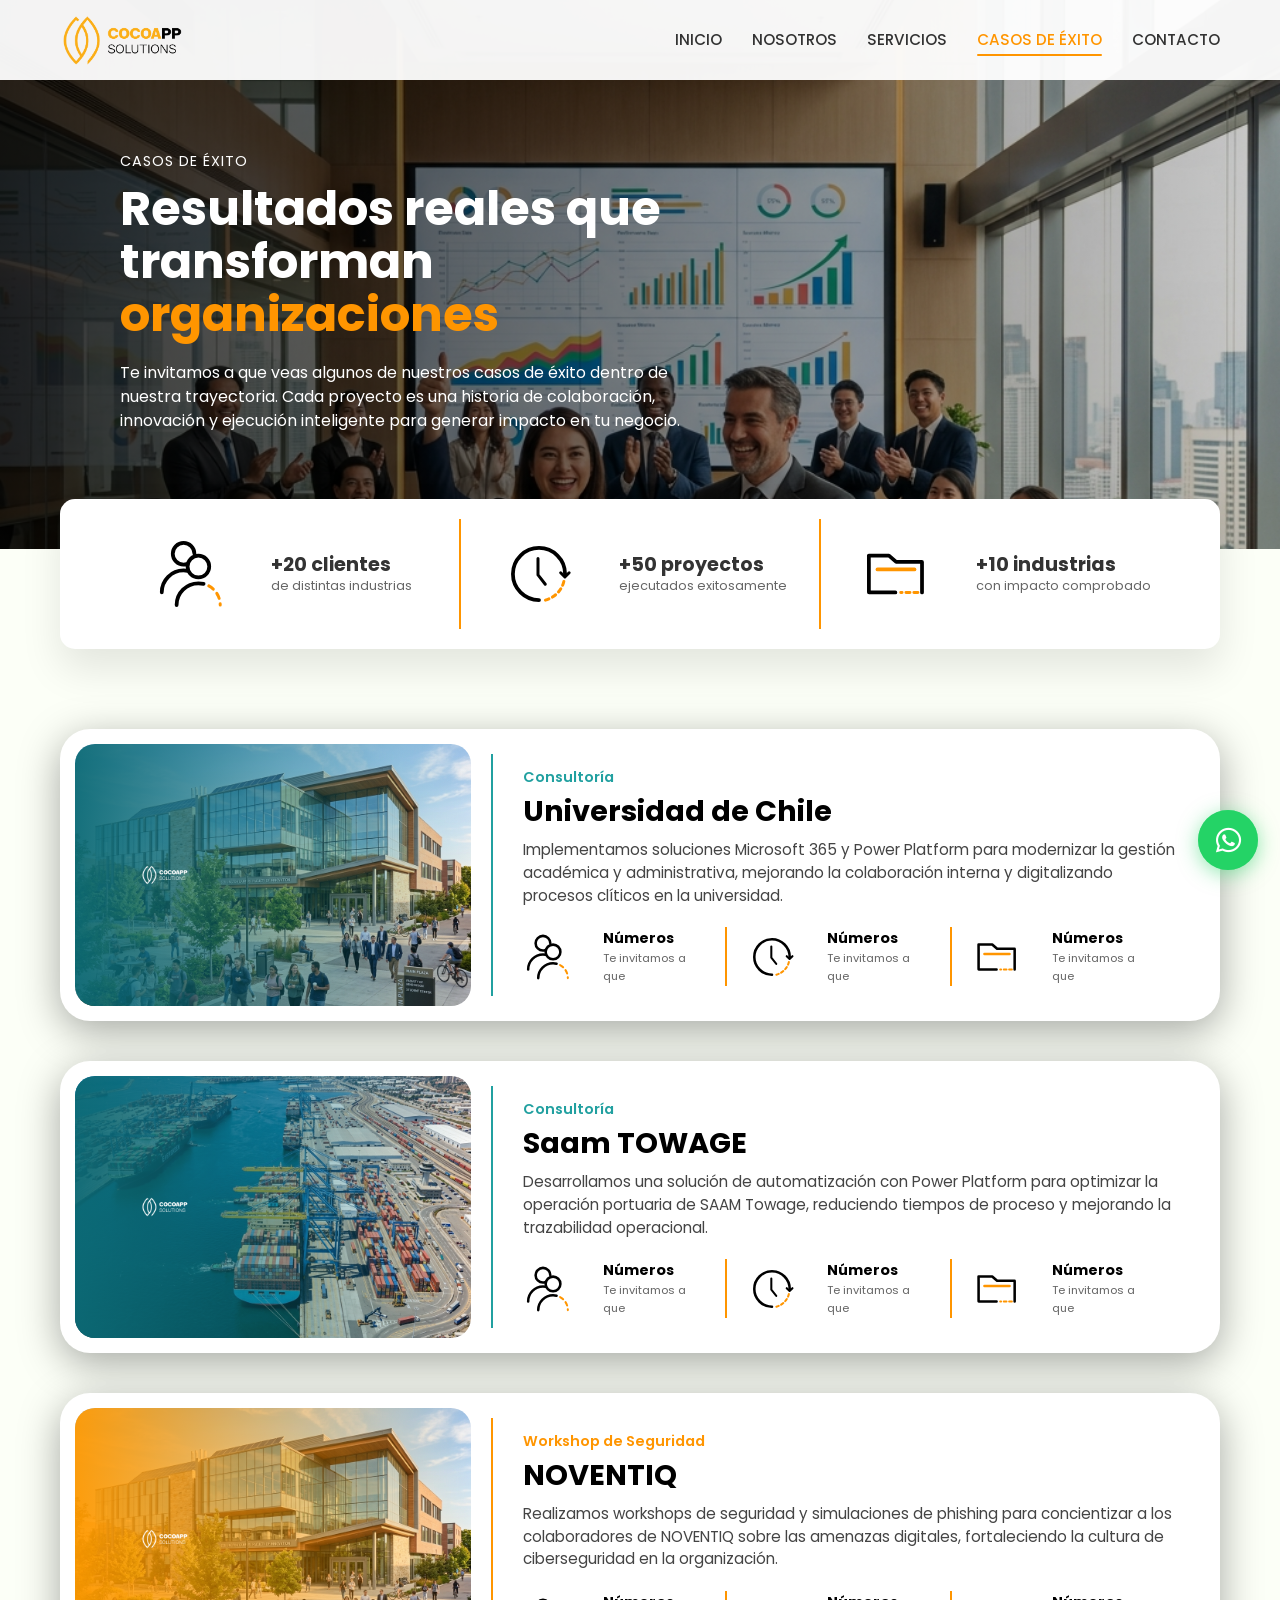
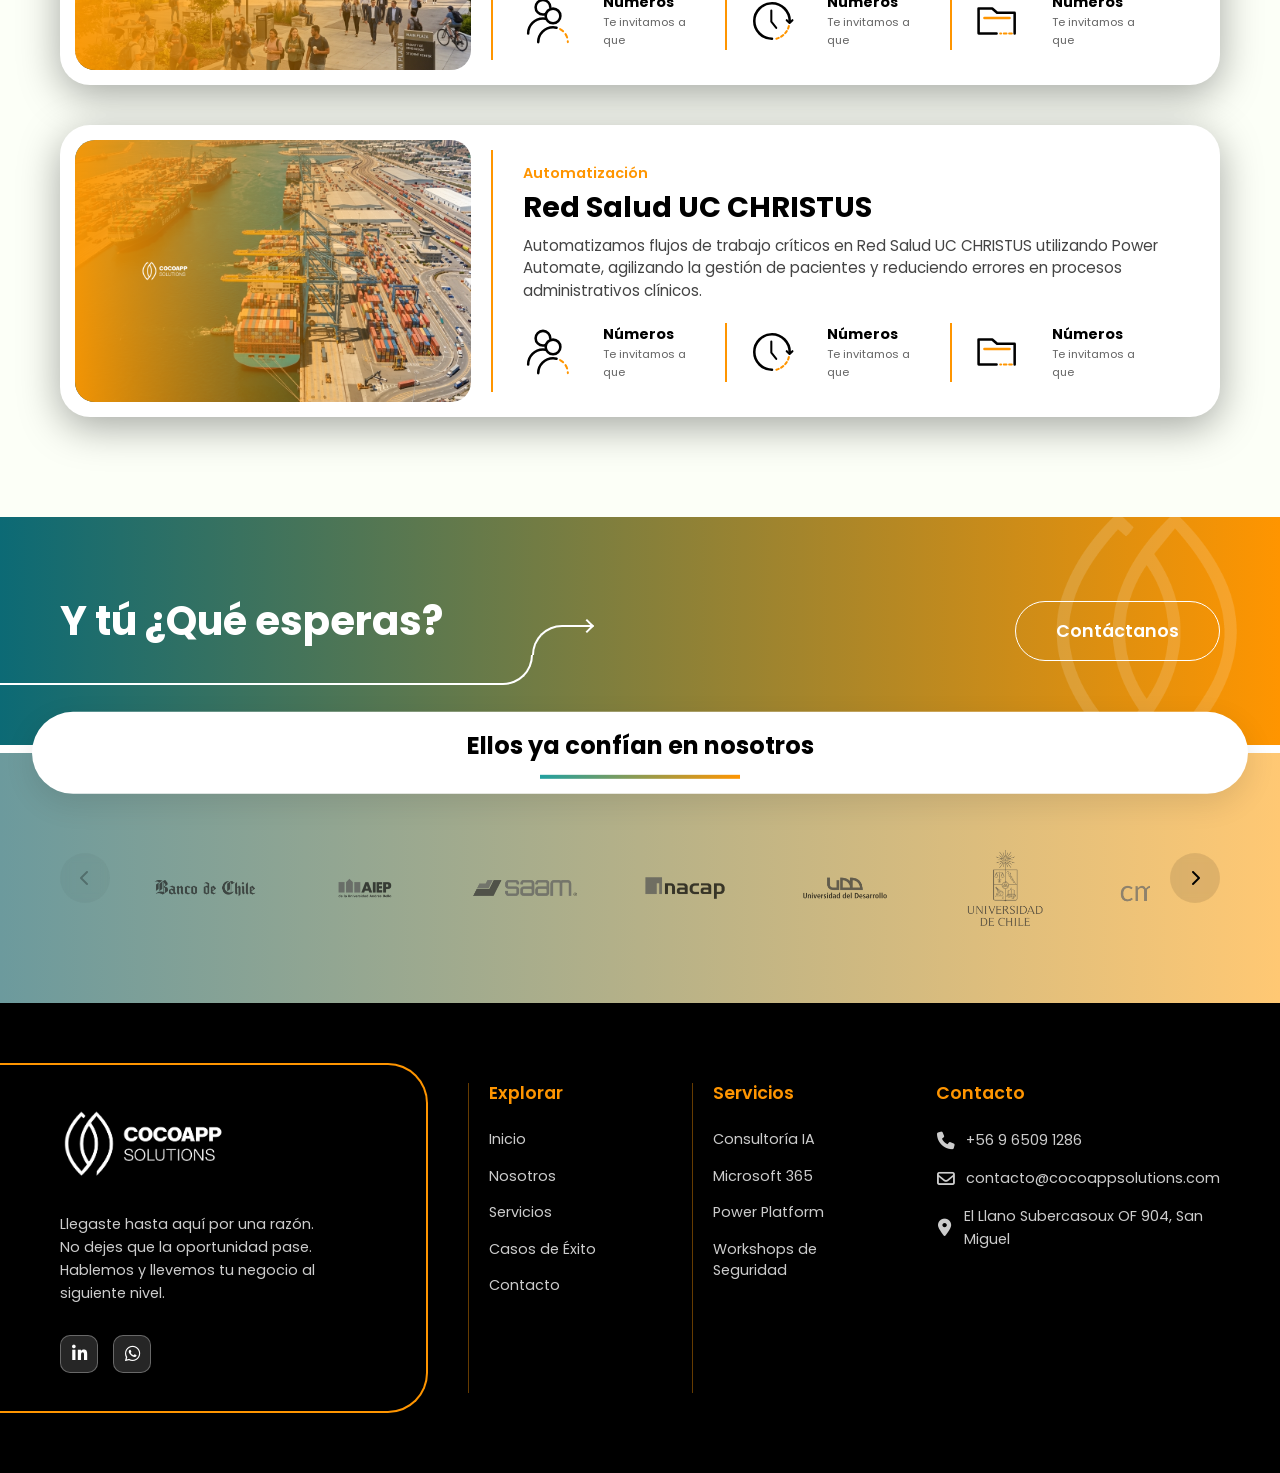
==== casos-exito.html @ 3aa024ba "Sitio web de cocoapps" ====
<!DOCTYPE html>
<html lang="es">

<head>
    <meta charset="UTF-8">
    <link rel="icon" type="image/png" href="assets/images/logo/logoIcono.png">
    <meta name="viewport" content="width=device-width, initial-scale=1.0">
    <!-- SEO Basico -->
    <title>Casos de Éxito | Transformación Digital en Chile con CocoApp</title>
    <meta name="description"
        content="Lee nuestros casos de éxito en adopción de Microsoft 365, automatización con Power Platform y consultoría en empresas líderes de Chile.">
    <meta name="keywords"
        content="Casos de éxito TI, Transformación digital Chile, Éxito Microsoft 365, Casos Power Platform">
    <meta name="author" content="CocoApp Solutions">
    <meta name="robots" content="index, follow">

    <!-- Open Graph / Redes Sociales -->
    <meta property="og:type" content="website">
    <meta property="og:title" content="Casos de Éxito | Transformación Digital en Chile con CocoApp">
    <meta property="og:description"
        content="Lee nuestros casos de éxito en adopción de Microsoft 365, automatización con Power Platform y consultoría en empresas líderes de Chile.">
    <meta property="og:image" content="https://cocoappsolutions.com/assets/images/logo/logo.png">
    <meta property="og:url" content="https://cocoapp.cl/casos-exito.html">
    <meta property="og:site_name" content="CocoApp Solutions">
    <meta property="og:locale" content="es_CL">
    <link rel="stylesheet" href="css/style.css">
    <link rel="stylesheet" href="https://cdnjs.cloudflare.com/ajax/libs/font-awesome/6.4.0/css/all.min.css">
    <style>
        img.casos-stat-icon {
            width: 90px;
            height: auto;
            transform: scale(1.8);
            margin-right: 20px;
        }

        img.caso-mini-icon {
            width: 50px;
            height: auto;
            transform: scale(2.2);
            margin-right: 15px;
        }
    </style>
</head>

<body>
    <div class="scroll-progress-bar" id="scrollProgressBar"></div>
    <!-- Header -->
    <header class="header">
        <div class="container">
            <a href="index.html" class="logo">
                <img src="assets/images/logo/logo.png" alt="CocoApp Solutions">
            </a>
            <div class="menu-toggle"><i class="fa-solid fa-bars"></i></div>
            <nav class="nav-links">
                <a href="index.html">Inicio</a>
                <a href="nosotros.html">Nosotros</a>
                <a href="servicios.html">Servicios</a>
                <a href="casos-exito.html" class="active">Casos de Éxito</a>
                <a href="contacto.html">Contacto</a>
            </nav>
        </div>
    </header>

    <!-- Casos Hero Section -->
    <section class="casos-hero">
        <div class="container" style="justify-content: flex-start;">
            <div class="casos-hero-content">
                <p class="subtitle">Casos de éxito</p>
                <h1>Resultados reales que transforman <span class="highlight-text">organizaciones</span></h1>
                <p class="desc">Te invitamos a que veas algunos de nuestros casos de éxito dentro de nuestra
                    trayectoria. Cada proyecto es una historia de colaboración, innovación y ejecución inteligente para
                    generar impacto en tu negocio.</p>
            </div>
        </div>
    </section>

    <!-- Stats Pill Wrapper -->
    <div class="container">
        <div class="casos-stats-pill-wrapper">
            <div class="casos-stats-pill">
                <div class="casos-stat-item">
                    <img src="assets/images/iconos_svg/pictogramas cocoapp-08-naranja.svg" class="casos-stat-icon"
                        alt="Clientes">
                    <div class="casos-stat-text">
                        <h4>+20 clientes</h4>
                        <p>de distintas industrias</p>
                    </div>
                </div>
                <div class="casos-stat-item">
                    <img src="assets/images/iconos_svg/pictogramas cocoapp-01.svg" class="casos-stat-icon"
                        alt="Proyectos">
                    <div class="casos-stat-text">
                        <h4>+50 proyectos</h4>
                        <p>ejecutados exitosamente</p>
                    </div>
                </div>
                <div class="casos-stat-item">
                    <img src="assets/images/iconos_svg/pictogramas cocoapp-19.svg" class="casos-stat-icon"
                        alt="Industrias">
                    <div class="casos-stat-text">
                        <h4>+10 industrias</h4>
                        <p>con impacto comprobado</p>
                    </div>
                </div>
            </div>
        </div>
    </div>

    <!-- Cards Section -->
    <section class="container casos-cards-container">

        <!-- Card 1 -->
        <div class="caso-card-new teal-overlay">
            <div class="caso-img-wrapper">
                <img src="assets/images/caso_uchile.png" alt="UChile" class="caso-img-bg">
                <img src="assets/images/logo/LOGO COCOAPP-18.png" alt="Logo Cliente" class="caso-client-logo">
            </div>
            <div class="caso-content-new">
                <div>
                    <div class="caso-title-wrap">
                        <span class="caso-tag">Consultoría</span>
                        <h3>Universidad de Chile</h3>
                    </div>
                    <p class="caso-desc">Implementamos soluciones Microsoft 365 y Power Platform para modernizar la
                        gestión académica y administrativa, mejorando la colaboración interna y digitalizando procesos
                        clíticos en la universidad.</p>
                </div>
                <div class="caso-mini-stats">
                    <div class="caso-mini-stat"><img src="assets/images/iconos_svg/pictogramas cocoapp-08-naranja.svg"
                            class="caso-mini-icon" alt="Icono 08 Naranja">
                        <div>
                            <h5>Números</h5>
                            <p>Te invitamos a que</p>
                        </div>
                    </div>
                    <div class="caso-mini-stat"><img src="assets/images/iconos_svg/pictogramas cocoapp-01.svg"
                            class="caso-mini-icon" alt="Icono 01">
                        <div>
                            <h5>Números</h5>
                            <p>Te invitamos a que</p>
                        </div>
                    </div>
                    <div class="caso-mini-stat"><img src="assets/images/iconos_svg/pictogramas cocoapp-19.svg"
                            class="caso-mini-icon" alt="Icono 19">
                        <div>
                            <h5>Números</h5>
                            <p>Te invitamos a que</p>
                        </div>
                    </div>
                </div>
            </div>
        </div>

        <!-- Card 2 -->
        <div class="caso-card-new teal-overlay">
            <div class="caso-img-wrapper">
                <img src="assets/images/caso_saam.png" alt="SAAM" class="caso-img-bg">
                <img src="assets/images/logo/LOGO COCOAPP-18.png" alt="Logo Cliente" class="caso-client-logo">
            </div>
            <div class="caso-content-new">
                <div>
                    <div class="caso-title-wrap">
                        <span class="caso-tag">Consultoría</span>
                        <h3>Saam TOWAGE</h3>
                    </div>
                    <p class="caso-desc">Desarrollamos una solución de automatización con Power Platform para optimizar
                        la operación portuaria de SAAM Towage, reduciendo tiempos de proceso y mejorando la trazabilidad
                        operacional.</p>
                </div>
                <div class="caso-mini-stats">
                    <div class="caso-mini-stat"><img src="assets/images/iconos_svg/pictogramas cocoapp-08-naranja.svg"
                            class="caso-mini-icon" alt="Icono 08 Naranja">
                        <div>
                            <h5>Números</h5>
                            <p>Te invitamos a que</p>
                        </div>
                    </div>
                    <div class="caso-mini-stat"><img src="assets/images/iconos_svg/pictogramas cocoapp-01.svg"
                            class="caso-mini-icon" alt="Icono 01">
                        <div>
                            <h5>Números</h5>
                            <p>Te invitamos a que</p>
                        </div>
                    </div>
                    <div class="caso-mini-stat"><img src="assets/images/iconos_svg/pictogramas cocoapp-19.svg"
                            class="caso-mini-icon" alt="Icono 19">
                        <div>
                            <h5>Números</h5>
                            <p>Te invitamos a que</p>
                        </div>
                    </div>
                </div>
            </div>
        </div>

        <!-- Card 3 -->
        <div class="caso-card-new orange-overlay">
            <div class="caso-img-wrapper">
                <img src="assets/images/caso_uchile.png" alt="Noventiq" class="caso-img-bg">
                <img src="assets/images/logo/LOGO COCOAPP-18.png" alt="Logo Cliente" class="caso-client-logo">
            </div>
            <div class="caso-content-new">
                <div>
                    <div class="caso-title-wrap">
                        <span class="caso-tag">Workshop de Seguridad</span>
                        <h3>NOVENTIQ</h3>
                    </div>
                    <p class="caso-desc">Realizamos workshops de seguridad y simulaciones de phishing para concientizar
                        a los colaboradores de NOVENTIQ sobre las amenazas digitales, fortaleciendo la cultura de
                        ciberseguridad en la organización.</p>
                </div>
                <div class="caso-mini-stats">
                    <div class="caso-mini-stat"><img src="assets/images/iconos_svg/pictogramas cocoapp-08-naranja.svg"
                            class="caso-mini-icon" alt="Icono 08 Naranja">
                        <div>
                            <h5>Números</h5>
                            <p>Te invitamos a que</p>
                        </div>
                    </div>
                    <div class="caso-mini-stat"><img src="assets/images/iconos_svg/pictogramas cocoapp-01.svg"
                            class="caso-mini-icon" alt="Icono 01">
                        <div>
                            <h5>Números</h5>
                            <p>Te invitamos a que</p>
                        </div>
                    </div>
                    <div class="caso-mini-stat"><img src="assets/images/iconos_svg/pictogramas cocoapp-19.svg"
                            class="caso-mini-icon" alt="Icono 19">
                        <div>
                            <h5>Números</h5>
                            <p>Te invitamos a que</p>
                        </div>
                    </div>
                </div>
            </div>
        </div>

        <!-- Card 4 -->
        <div class="caso-card-new orange-overlay">
            <div class="caso-img-wrapper">
                <img src="assets/images/caso_saam.png" alt="Red Salud" class="caso-img-bg">
                <img src="assets/images/logo/LOGO COCOAPP-18.png" alt="Logo Cliente" class="caso-client-logo">
            </div>
            <div class="caso-content-new">
                <div>
                    <div class="caso-title-wrap">
                        <span class="caso-tag">Automatización</span>
                        <h3>Red Salud UC CHRISTUS</h3>
                    </div>
                    <p class="caso-desc">Automatizamos flujos de trabajo críticos en Red Salud UC CHRISTUS utilizando
                        Power Automate, agilizando la gestión de pacientes y reduciendo errores en procesos
                        administrativos clínicos.</p>
                </div>
                <div class="caso-mini-stats">
                    <div class="caso-mini-stat"><img src="assets/images/iconos_svg/pictogramas cocoapp-08-naranja.svg"
                            class="caso-mini-icon" alt="Icono 08 Naranja">
                        <div>
                            <h5>Números</h5>
                            <p>Te invitamos a que</p>
                        </div>
                    </div>
                    <div class="caso-mini-stat"><img src="assets/images/iconos_svg/pictogramas cocoapp-01.svg"
                            class="caso-mini-icon" alt="Icono 01">
                        <div>
                            <h5>Números</h5>
                            <p>Te invitamos a que</p>
                        </div>
                    </div>
                    <div class="caso-mini-stat"><img src="assets/images/iconos_svg/pictogramas cocoapp-19.svg"
                            class="caso-mini-icon" alt="Icono 19">
                        <div>
                            <h5>Números</h5>
                            <p>Te invitamos a que</p>
                        </div>
                    </div>
                </div>
            </div>
        </div>

    </section>

    <!-- CTA Section (Dark Top) -->
    <section class="casos-cta-section">
        <div class="container reveal" style="position: relative; z-index: 2;">
            <div style="display: flex; justify-content: space-between; align-items: center; position: relative;">
                <div class="cta-text" style="position: relative; padding-bottom: 20px;">
                    <h2 style="font-size: 2.5rem; margin: 0; font-weight: 800;">Y tú ¿Qué esperas?</h2>
                    <!-- Sinuous Arrow extending from left screen edge -->
                    <div class="cta-line-container"
                        style="left: -100vw; bottom: -20px; width: calc(100% + 100vw + 150px);">
                        <div class="cta-line-bottom"></div>
                        <div class="cta-line-top" style="right: 1.5px;">
                            <div class="cta-arrow-head"></div>
                        </div>
                    </div>
                </div>
                <!-- Button & Watermark Container -->
                <div style="position: relative;">
                    <!-- Watermark -->
                    <img src="assets/images/logo/logoIcono.png" alt="Logo Faint"
                        style="position: absolute; right: -30px; top: 50%; transform: translateY(-50%); width: 250px; opacity: 0.15; filter: brightness(0) invert(1); pointer-events: none;">
                    <a href="contacto.html" class="btn btn-outline"
                        style="position: relative; z-index: 2; border-color: #fff; border-radius: 50px; padding: 15px 40px; font-size: 1.1rem;">Contáctanos</a>
                </div>
            </div>
        </div>
    </section>

    <!-- Logos Carousel Section (Light Bottom) -->
    <section class="casos-logos-carousel-section">
        <div class="logos-pill-title">Ellos ya confían en nosotros</div>
        <div class="container reveal">
            <div class="logos-carousel-wrapper"
                style="display: flex; align-items: center; justify-content: space-between; gap: 20px;">
                <div class="casos-nav-arrow prev-arrow"
                    style="background: rgba(0,0,0,0.1); color: #000; cursor: pointer; flex-shrink: 0;"><i
                        class="fa-solid fa-chevron-left"></i></div>

                <div class="logos-carousel-window" style="overflow: hidden; flex: 1;">
                    <div class="logos-carousel-track"
                        style="display: flex; align-items: center; gap: 50px; transition: transform 0.5s ease; padding: 0 20px;">
                        <img src="assets/images/logo/logos%20png-01.png" alt="Cliente" class="client-logo-img">
                        <img src="assets/images/logo/logos%20png-02.png" alt="Cliente" class="client-logo-img">
                        <img src="assets/images/logo/logos%20png-03.png" alt="Cliente" class="client-logo-img">
                        <img src="assets/images/logo/logos%20png-04.png" alt="Cliente" class="client-logo-img">
                        <img src="assets/images/logo/logos%20png-05.png" alt="Cliente" class="client-logo-img">
                        <img src="assets/images/logo/logos%20png-06.png" alt="Cliente" class="client-logo-img">
                        <img src="assets/images/logo/logos%20png-07.png" alt="Cliente" class="client-logo-img">
                        <img src="assets/images/logo/logos%20png-08.png" alt="Cliente" class="client-logo-img">
                        <img src="assets/images/logo/logos%20png-09.png" alt="Cliente" class="client-logo-img">
                        <img src="assets/images/logo/logos%20png-10.png" alt="Cliente" class="client-logo-img">
                        <img src="assets/images/logo/logos%20png-11.png" alt="Cliente" class="client-logo-img">
                        <img src="assets/images/logo/logos%20png-12.png" alt="Cliente" class="client-logo-img">
                        <img src="assets/images/logo/logos%20png-13.png" alt="Cliente" class="client-logo-img">
                        <img src="assets/images/logo/logos%20png-14.png" alt="Cliente" class="client-logo-img">
                        <img src="assets/images/logo/logos%20png-15.png" alt="Cliente" class="client-logo-img">
                        <img src="assets/images/logo/logos%20png-16.png" alt="Cliente" class="client-logo-img">
                        <img src="assets/images/logo/logos%20png-17.png" alt="Cliente" class="client-logo-img">
                        <img src="assets/images/logo/logos%20png-18.png" alt="Cliente" class="client-logo-img">
                        <img src="assets/images/logo/logos%20png-19.png" alt="Cliente" class="client-logo-img">
                    </div>
                </div>

                <div class="casos-nav-arrow next-arrow"
                    style="background: rgba(0,0,0,0.1); color: #000; cursor: pointer; flex-shrink: 0;"><i
                        class="fa-solid fa-chevron-right"></i></div>
            </div>
        </div>
    </section>

    <!-- Footer -->
    <footer class="footer" id="contacto">
        <div class="container">
            <div class="footer-grid">
                <div class="footer-col footer-col-brand">
                    <a href="index.html" class="footer-logo">
                        <img src="assets/images/logo/logo.png" alt="CocoApp Solutions">
                    </a>
                    <p class="footer-text">Llegaste hasta aquí por una razón.<br>No dejes que la oportunidad
                        pase.<br>Hablemos y llevemos tu negocio al<br>siguiente nivel.</p>
                    <div class="social-icons">
                        <a href="https://www.linkedin.com/company/cocoapp-solutions" class="social-icon linkedin"
                            target="_blank" rel="noopener" title="LinkedIn CocoApp Solutions">
                            <i class="fa-brands fa-linkedin-in"></i>
                        </a>
                        <a href="https://wa.me/56920970512?text=Hola%20CocoApp%20Solutions%2C%20me%20gustar%C3%ADa%20obtener%20m%C3%A1s%20informaci%C3%B3n%20sobre%20sus%20servicios."
                            class="social-icon whatsapp" target="_blank" rel="noopener"
                            title="WhatsApp CocoApp Solutions">
                            <i class="fa-brands fa-whatsapp"></i>
                        </a>
                    </div>
                </div>
                <div class="footer-col footer-col-links">
                    <h3 class="footer-title">Explorar</h3>
                    <ul class="footer-links">
                        <li><a href="index.html">Inicio</a></li>
                        <li><a href="nosotros.html">Nosotros</a></li>
                        <li><a href="servicios.html">Servicios</a></li>
                        <li><a href="casos-exito.html">Casos de Éxito</a></li>
                        <li><a href="contacto.html">Contacto</a></li>
                    </ul>
                </div>
                <div class="footer-col footer-col-links">
                    <h3 class="footer-title">Servicios</h3>
                    <ul class="footer-links">
                        <li><a href="servicios.html">Consultoría IA</a></li>
                        <li><a href="servicios.html">Microsoft 365</a></li>
                        <li><a href="servicios.html">Power Platform</a></li>
                        <li><a href="servicios.html">Workshops de Seguridad</a></li>
                    </ul>
                </div>
                <div class="footer-col footer-col-contact">
                    <h3 class="footer-title">Contacto</h3>
                    <ul class="footer-contact">
                        <li><i class="fa-solid fa-phone"></i> +56 9 6509 1286</li>
                        <li><i class="fa-regular fa-envelope"></i> contacto@cocoappsolutions.com</li>
                        <li><i class="fa-solid fa-location-dot"></i> El Llano Subercasoux OF 904, San Miguel</li>
                    </ul>
                </div>
            </div>
        </div>
    </footer>

    <!-- Back to Top Button -->
    <button class="back-to-top" aria-label="Volver al inicio">
        <i class="fa-solid fa-chevron-up"></i>
    </button>
    <!-- WhatsApp Floating Button -->
    <a href="https://wa.me/56920970512?text=Hola%20CocoApp%20Solutions%2C%20me%20gustar%C3%ADa%20obtener%20m%C3%A1s%20informaci%C3%B3n%20sobre%20sus%20servicios."
        class="whatsapp-float" target="_blank" rel="noopener" title="Escríbenos por WhatsApp">
        <i class="fa-brands fa-whatsapp"></i>
    </a>

    <script src="js/main.js"></script>
</body>

</html>
---- css/style.css ----
/* ==========================================================================
   Variables
   ========================================================================== */
:root {
    --primary-orange: #FF9500;
    --dark-bg: #000000;
    --light-bg: #FCFFF7;
    --teal-accent: #21A0A0;
    --dark-green: #046865;
    
    --text-dark: #333333;
    --text-light: #FFFFFF;
    --text-gray: #666666;
    
    --transition-fast: 0.3s ease;
    --shadow-light: 0 4px 6px rgba(0, 0, 0, 0.1);
    --shadow-hover: 0 10px 20px rgba(0, 0, 0, 0.15);
}

/* ==========================================================================
   Typography (Poppins)
   ========================================================================== */
@font-face {
    font-family: 'Poppins';
    src: url('../assets/fonts/Poppins/Poppins-Regular.ttf') format('truetype');
    font-weight: 400;
    font-style: normal;
}
@font-face {
    font-family: 'Poppins';
    src: url('../assets/fonts/Poppins/Poppins-Medium.ttf') format('truetype');
    font-weight: 500;
    font-style: normal;
}
@font-face {
    font-family: 'Poppins';
    src: url('../assets/fonts/Poppins/Poppins-SemiBold.ttf') format('truetype');
    font-weight: 600;
    font-style: normal;
}
@font-face {
    font-family: 'Poppins';
    src: url('../assets/fonts/Poppins/Poppins-Bold.ttf') format('truetype');
    font-weight: 700;
    font-style: normal;
}

/* ==========================================================================
   Reset & Base Styles
   ========================================================================== */
* {
    margin: 0;
    padding: 0;
    box-sizing: border-box;
}

body {
    font-family: 'Poppins', sans-serif;
    background-color: var(--light-bg);
    color: var(--text-dark);
    line-height: 1.6;
    overflow-x: hidden;
}

a {
    text-decoration: none;
    color: inherit;
    transition: color var(--transition-fast);
}

ul {
    list-style: none;
}

img {
    max-width: 100%;
    height: auto;
    display: block;
}

.container {
    width: 100%;
    max-width: 1200px;
    margin: 0 auto;
    padding: 0 20px;
}

/* ==========================================================================
   Typography Elements
   ========================================================================== */
h1, h2, h3, h4 {
    font-weight: 700;
    line-height: 1.2;
    margin-bottom: 1rem;
}

h1 {
    font-size: 3.5rem;
}

h2 {
    font-size: 2.5rem;
}

h3 {
    font-size: 1.5rem;
}

p {
    margin-bottom: 1rem;
    color: var(--text-gray);
}

/* ==========================================================================
   Buttons
   ========================================================================== */
.btn {
    display: inline-block;
    padding: 12px 32px;
    border-radius: 50px;
    font-weight: 600;
    text-align: center;
    cursor: pointer;
    transition: all var(--transition-fast);
    border: 2px solid transparent;
}

.btn-primary {
    background-color: var(--primary-orange);
    color: var(--text-light);
}

.btn-primary:hover {
    background-color: #e68600;
    transform: translateY(-2px);
    box-shadow: var(--shadow-hover);
}

.btn-outline {
    background-color: transparent;
    color: var(--text-light);
    border-color: var(--text-light);
}

.btn-outline:hover {
    background-color: var(--text-light);
    color: var(--dark-green);
}

/* ==========================================================================
   Header & Navigation
   ========================================================================== */
/* ==========================================================================
   Scroll Progress Bar
   ========================================================================== */
.scroll-progress-bar {
    position: fixed;
    top: 0;
    left: 0;
    height: 3px;
    width: 0%;
    background: linear-gradient(90deg, var(--primary-orange) 0%, #ffcc66 100%);
    z-index: 9999;
    transition: width 0.1s linear;
    box-shadow: 0 0 8px rgba(255, 149, 0, 0.6);
}

.header {
    position: fixed;
    top: 0;
    left: 0;
    width: 100%;
    padding: 10px 0;
    z-index: 1000;
    transition: all var(--transition-fast);
    background-color: rgba(255, 255, 255, 0.95);
    box-shadow: var(--shadow-light);
}

.header .container {
    display: flex;
    justify-content: space-between;
    align-items: center;
}

.logo img {
    height: 60px;
}

.nav-links {
    display: flex;
    gap: 30px;
}

.nav-links a {
    font-weight: 500;
    font-size: 0.95rem;
    text-transform: uppercase;
    color: var(--text-dark);
}

.nav-links a:hover,
.nav-links a.active {
    color: var(--primary-orange);
}

.menu-toggle {
    display: none;
}

/* ==========================================================================
   Hero Section Base
   ========================================================================== */
.hero {
    min-height: 95vh;
    display: flex;
    align-items: center;
    position: relative;
    padding-top: 0; /* Remove header offset since slides are absolute */
}

.slider-track {
    width: 100%;
    height: 100%;
    position: absolute;
    top: 0;
    left: 0;
    overflow: hidden;
}

.slide {
    position: absolute;
    top: 0;
    left: 0;
    width: 100%;
    height: 100%;
    background-size: cover;
    background-position: center;
    opacity: 0;
    transition: opacity 0.8s ease-in-out;
    display: flex;
    align-items: center;
}

.slide.active {
    opacity: 1;
    z-index: 1;
}

.slide::before {
    content: '';
    position: absolute;
    top: 0;
    left: 0;
    width: 100%;
    height: 100%;
    background: linear-gradient(to right, rgba(0,0,0,0.85) 0%, rgba(0,0,0,0) 100%);
    z-index: 1;
}

.slide .container {
    position: relative;
    z-index: 2;
    color: var(--text-light);
    width: 100%;
}

.hero-content-wrapper {
    position: relative;
    padding: 60px 50px 60px 60px;
    max-width: 650px;
}

.hero-border {
    position: absolute;
    top: 0; bottom: 0; left: 0; right: 0;
    pointer-events: none;
}

/* Top-left curve and short top line */
.hero-border-top {
    position: absolute;
    top: 0; left: 0;
    width: 35%; height: 40px;
    border-top: 3px solid var(--primary-orange);
    border-left: 3px solid var(--primary-orange);
    border-radius: 40px 0 0 0;
}

/* Arrow at the end of top line */
.hero-border-arrow {
    position: absolute;
    top: -11px; left: 35%;
    width: 20px; height: 20px;
    border-top: 3px solid var(--primary-orange);
    border-right: 3px solid var(--primary-orange);
    transform: rotate(45deg);
}

/* Left line, bottom-left curve, bottom line */
.hero-border-main {
    position: absolute;
    top: 40px; bottom: 0; left: 0; right: 40px;
    border-left: 3px solid var(--primary-orange);
    border-bottom: 3px solid var(--primary-orange);
    border-radius: 0 0 0 40px;
}

/* Bottom-right curve and short right line going UP */
.hero-border-right {
    position: absolute;
    bottom: 0; right: 0;
    width: 40px; height: 50%;
    border-bottom: 3px solid var(--primary-orange);
    border-right: 3px solid var(--primary-orange);
    border-radius: 0 0 40px 0;
}

/* Circle at the end of the right line */
.hero-border-circle {
    position: absolute;
    bottom: calc(50% - 11px); right: -11px;
    width: 22px; height: 22px;
    border: 3px solid var(--primary-orange);
    border-radius: 50%;
    background-color: transparent;
}

/* ==========================================================================
   Slide Right (Alternating alignment)
   ========================================================================== */
.slide-right .container {
    display: flex;
    justify-content: flex-end;
}

.slide-right::before {
    background: linear-gradient(to left, rgba(0,0,0,0.85) 0%, rgba(0,0,0,0) 100%);
}

.slide-right .hero-content-wrapper {
    padding: 60px 60px 60px 50px;
}

.slide-right .hero-border-top {
    left: auto; right: 0;
    border-left: none; border-right: 3px solid var(--primary-orange);
    border-radius: 0 40px 0 0;
}

.slide-right .hero-border-arrow {
    left: auto; right: 35%;
    border-right: none; border-left: 3px solid var(--primary-orange);
    transform: rotate(-45deg);
}

.slide-right .hero-border-main {
    left: 40px; right: 0;
    border-left: none; border-right: 3px solid var(--primary-orange);
    border-radius: 0 0 40px 0;
}

.slide-right .hero-border-right {
    right: auto; left: 0;
    border-right: none; border-left: 3px solid var(--primary-orange);
    border-radius: 0 0 0 40px;
}

.slide-right .hero-border-circle {
    right: auto; left: -11px;
}

.slide-right .btn-primary {
    left: auto;
    right: 80px;
}

.hero-content h1 {
    color: #fff;
    text-shadow: 0 2px 10px rgba(0,0,0,0.5); /* Added for better legibility */
}

.hero-content p {
    color: #fff;
    text-shadow: 0 1px 5px rgba(0,0,0,0.5);
}

.hero-content .highlight-text {
    color: var(--primary-orange);
}

.hero-content-wrapper .btn-primary {
    position: absolute;
    bottom: -23px;
    left: 80px;
    z-index: 10;
}

.slider-btn {
    position: absolute;
    top: 50%;
    transform: translateY(-50%);
    width: 50px;
    height: 50px;
    background-color: rgba(255, 255, 255, 0.2);
    border: 1px solid rgba(255, 255, 255, 0.5);
    color: #fff;
    border-radius: 50%;
    display: flex;
    align-items: center;
    justify-content: center;
    cursor: pointer;
    z-index: 10;
    font-size: 1.2rem;
    transition: var(--transition-fast);
}

.slider-btn:hover {
    background-color: var(--primary-orange);
    border-color: var(--primary-orange);
}

.slider-prev {
    left: 30px;
}

.slider-next {
    right: 30px;
}

.hero-pill {
    position: absolute;
    bottom: -40px;
    left: 50%;
    transform: translateX(-50%);
    width: 90%;
    max-width: 1100px;
    height: 80px;
    background-color: #fff;
    border-radius: 40px;
    z-index: 10;
    box-shadow: 0 10px 20px rgba(0, 0, 0, 0.15);
}

/* ==========================================================================
   Soluciones Section
   ========================================================================== */
.soluciones-section {
    padding: 120px 0 80px;
    background-color: #fbfdfc; /* Off-white tint to match branding */
}

.soluciones-grid {
    display: flex;
    justify-content: center;
    gap: 30px;
    flex-wrap: wrap;
    margin-top: 20px;
}

.solucion-card {
    width: 260px;
    background: #fff;
    border-radius: 20px;
    padding: 40px 25px;
    text-align: center;
    box-shadow: 0 10px 30px rgba(0,0,0,0.06);
    text-decoration: none;
    transition: transform 0.3s ease, box-shadow 0.3s ease;
    display: flex;
    flex-direction: column;
    align-items: center;
    border: 1px solid rgba(0,0,0,0.03);
}

.solucion-card:hover {
    transform: translateY(-8px);
    box-shadow: 0 20px 40px rgba(0,0,0,0.12);
}

.solucion-icon {
    width: 95px;
    height: 95px;
    border-radius: 50%;
    background: linear-gradient(135deg, #f9ce9d 0%, #FF9500 100%);
    display: flex;
    align-items: center;
    justify-content: center;
    margin-bottom: 25px;
    padding: 5px;
    transition: transform 0.4s ease;
}

.solucion-icon img {
    width: 100%;
    height: 100%;
    object-fit: contain;
    filter: brightness(0) invert(1);
}

.solucion-card:hover .solucion-icon {
    transform: scale(1.1) rotate(5deg);
    background: linear-gradient(135deg, #1FA2B8 0%, #0A5C66 100%);
}

.solucion-title {
    font-size: 1.15rem;
    font-weight: 800;
    color: #1A4D2E;
    margin-bottom: 15px;
    line-height: 1.3;
}

.solucion-desc {
    font-size: 0.9rem;
    color: #555;
    line-height: 1.5;
    margin-bottom: 20px;
    flex-grow: 1;
}

.solucion-link {
    font-size: 0.85rem;
    font-weight: 700;
    color: #FF9500;
    text-transform: uppercase;
    letter-spacing: 0.5px;
    transition: color 0.3s ease;
    display: flex;
    align-items: center;
    gap: 8px;
}

.solucion-card:hover .solucion-link {
    color: #117C8A;
}

.solucion-link i {
    transition: transform 0.3s ease;
}

.solucion-card:hover .solucion-link i {
    transform: translateX(5px);
}


/* ==========================================================================
   Section Titles
   ========================================================================== */
.section-title {
    position: relative;
    padding-bottom: 25px;
    margin-bottom: 20px;
    display: inline-block;
    font-size: 2.5rem;
}

.section-title::after {
    content: '';
    position: absolute;
    bottom: 0;
    left: 50%;
    transform: translateX(-50%);
    width: 250px;
    height: 4px;
    background: linear-gradient(90deg, #1A4D2E 0%, var(--primary-orange) 100%);
    border-radius: 2px;
}

.section-subtitle {
    margin-bottom: 50px;
    font-size: 0.95rem;
    color: #555;
}

/* ==========================================================================
   Casos de éxito Preview
   ========================================================================== */
.casos-title {
    color: var(--text-dark);
    font-size: 2.5rem;
    position: relative;
    padding-bottom: 15px;
    margin-bottom: 25px;
    display: inline-block;
}

.casos-title::after {
    content: '';
    position: absolute;
    bottom: 0;
    left: 0;
    width: 250px; /* Matched to approximate text width */
    height: 4px;
    background: linear-gradient(90deg, #1A4D2E 0%, var(--primary-orange) 100%);
    border-radius: 2px;
}

.casos-subtitle {
    color: var(--primary-orange);
    margin-bottom: 20px;
    font-size: 1.5rem;
}

.casos-img-wrapper {
    position: relative;
    box-shadow: var(--shadow-hover);
    border-radius: 15px;
    overflow: hidden;
}

.casos-img {
    width: 100%;
    height: 100%;
    object-fit: cover;
    display: block;
    min-height: 400px;
}

/* ==========================================================================
   CTA Section (Pre-Footer)
   ========================================================================== */
.cta-section {
    background: linear-gradient(90deg, #1A4D2E 0%, #a27216 50%, var(--primary-orange) 100%);
    padding: 80px 0;
    text-align: left;
    position: relative;
    overflow: hidden;
}

.cta-bg-pattern {
    position: absolute;
    top: 50%;
    right: 2%; /* Moved left so it's more visible */
    transform: translateY(-50%);
    width: 450px; /* Made smaller */
    height: 450px; /* Made smaller */
    background-image: url('../assets/images/logo/logoIcono.png');
    background-size: contain;
    background-repeat: no-repeat;
    background-position: center right;
    opacity: 0.15; /* Made slightly more opaque */
    pointer-events: none;
    z-index: 1;
}

.cta-container {
    display: flex;
    justify-content: space-between;
    align-items: center;
    position: relative;
    z-index: 2;
}

.cta-text {
    position: relative;
    max-width: 600px;
}

.cta-text h2 {
    color: var(--text-light);
    font-size: 2.2rem;
    margin-bottom: 20px;
}

/* CTA Arrow Line */
.cta-line-container {
    position: absolute;
    left: 0;
    bottom: -10px;
    width: calc(100% + 250px); /* Extends 250px right of the text */
    height: 60px;
    pointer-events: none;
}

.cta-line-bottom {
    position: absolute;
    left: 0;
    bottom: 0;
    width: calc(100% - 60px);
    height: 30px;
    border-bottom: 2px solid #fff;
    border-right: 2px solid #fff;
    border-radius: 0 0 30px 0;
}

.cta-line-top {
    position: absolute;
    right: 2px;
    bottom: 30px;
    width: 60px;
    height: 30px;
    border-top: 2px solid #fff;
    border-left: 2px solid #fff;
    border-radius: 30px 0 0 0;
}

.cta-arrow-head {
    position: absolute;
    right: 0;
    top: -6px;
    width: 10px;
    height: 10px;
    border-top: 2px solid #fff;
    border-right: 2px solid #fff;
    transform: rotate(45deg);
}

.cta-action {
    position: relative;
    margin-left: 50px;
}

.btn-outline {
    border: 1px solid #fff;
    color: #fff;
    border-radius: 30px;
    padding: 12px 40px;
    background: transparent;
    transition: var(--transition-fast);
}
.btn-outline:hover {
    background: #fff;
    color: var(--primary-orange);
}

/* ==========================================================================
   Footer
   ========================================================================== */
.footer {
    background-color: var(--dark-bg);
    color: var(--text-light);
    padding: 80px 0 40px;
    position: relative;
    overflow: hidden;
}

.footer-grid {
    display: grid;
    grid-template-columns: 2fr 1fr 1fr 1.5fr;
    gap: 40px;
    margin-bottom: 40px;
}

.footer-col-brand {
    position: relative;
    padding: 20px 40px 20px 0;
}

.footer-col-brand::before {
    content: '';
    position: absolute;
    top: -20px;
    bottom: -20px;
    left: -50vw;
    right: 0;
    border: 2px solid var(--primary-orange);
    border-left: none;
    border-radius: 0 40px 40px 0;
    pointer-events: none;
}

.footer-logo img {
    height: 80px;
    margin-bottom: 30px;
    filter: brightness(0) invert(1); /* Makes the entire logo pure white */
}

.footer-text {
    font-size: 0.9rem;
    color: #ccc;
    margin-bottom: 30px;
    line-height: 1.6;
}

.social-icons {
    display: flex;
    gap: 15px;
}

.social-icon {
    width: 38px;
    height: 38px;
    background-color: rgba(255, 255, 255, 0.15);
    border: 1px solid rgba(255, 255, 255, 0.3);
    border-radius: 10px;
    display: inline-flex;
    align-items: center;
    justify-content: center;
    color: #fff;
    font-size: 1.1rem;
    text-decoration: none;
    transition: var(--transition-fast);
}

.social-icon:hover {
    background-color: var(--primary-orange);
    border-color: var(--primary-orange);
    color: #fff;
    transform: translateY(-3px);
}

.social-icon.linkedin:hover { background-color: #0077B5; border-color: #0077B5; }
.social-icon.whatsapp:hover { background-color: #25D366; border-color: #25D366; }

/* ============================================================
   WhatsApp Floating Button
   ============================================================ */
.whatsapp-float {
    position: fixed;
    bottom: 30px;
    right: 22px;
    width: 60px;
    height: 60px;
    background-color: #25D366;
    border-radius: 50%;
    display: flex;
    align-items: center;
    justify-content: center;
    box-shadow: 0 4px 20px rgba(37, 211, 102, 0.5);
    z-index: 9999;
    text-decoration: none;
    transition: transform 0.3s ease, box-shadow 0.3s ease;
}

.whatsapp-float:hover {
    transform: scale(1.1);
    box-shadow: 0 6px 28px rgba(37, 211, 102, 0.7);
}

.whatsapp-float i {
    color: #fff;
    font-size: 1.8rem;
    position: relative;
    z-index: 1;
    line-height: 1;
}

.whatsapp-float::before {
    content: '';
    position: absolute;
    width: 60px;
    height: 60px;
    border-radius: 50%;
    background-color: rgba(37, 211, 102, 0.4);
    animation: whatsapp-pulse 2.5s infinite;
}

@keyframes whatsapp-pulse {
    0%   { transform: scale(1);   opacity: 0.8; }
    70%  { transform: scale(1.6); opacity: 0;   }
    100% { transform: scale(1.6); opacity: 0;   }
}

.footer-col-links, .footer-col-contact {
    padding-left: 20px;
}

.footer-col-links {
    border-left: 1px solid rgba(255, 149, 0, 0.4);
}

.footer-title {
    color: var(--primary-orange);
    font-size: 1.1rem;
    margin-bottom: 25px;
    font-weight: 600;
}

.footer-links li, .footer-contact li {
    margin-bottom: 15px;
}

.footer-links a {
    color: #ccc;
    text-decoration: none;
    font-size: 0.9rem;
    line-height: 1.5;
    display: block;
}

.footer-links a:hover {
    color: var(--primary-orange);
}

.footer-contact li {
    display: flex;
    align-items: center;
    gap: 10px;
    color: #ccc;
    font-size: 0.9rem;
}

.footer-contact i {
    color: #ccc;
    font-size: 1.1rem;
    width: 20px;
    text-align: center;
}

/* ==========================================================================
   Animations
   ========================================================================== */
.reveal {
    opacity: 0;
    transform: translateY(30px);
    transition: all 0.8s ease;
}

.reveal.active {
    opacity: 1;
    transform: translateY(0);
}

/* ==========================================================================
   Responsive Design
   ========================================================================== */
@media (min-width: 769px) and (max-width: 992px) {
    .footer-grid {
        grid-template-columns: 1fr 1fr;
    }
}
/* ==========================================================================
   Nosotros Page Styles
   ========================================================================== */
.nosotros-hero {
    position: relative;
    padding: 180px 0 150px;
    background-image: url('../assets/images/hero_nosotros_bg.png');
    background-size: cover;
    background-position: center center;
    color: var(--text-dark);
}

.nosotros-hero::before {
    content: '';
    position: absolute;
    top: 0; left: 0; width: 100%; height: 100%;
    background: linear-gradient(to right, rgba(255, 149, 0, 1) 0%, rgba(255, 149, 0, 0.9) 45%, rgba(255, 149, 0, 0) 80%);
    z-index: 1;
}

.nosotros-hero .container {
    position: relative;
    z-index: 2;
    max-width: 600px;
    margin-left: 8%; /* Pushed to the right */
}

.nosotros-hero .subtitle {
    color: #ffffff;
    font-weight: 600;
    margin-bottom: 10px;
    letter-spacing: 1px;
}

.nosotros-hero h1 {
    color: #000000; /* Pure black */
    font-size: 3rem; /* User requested 3rem */
    font-weight: 800;
    line-height: 1.1;
    margin-bottom: 20px;
}

.nosotros-hero p {
    color: #ffffff;
    font-size: 0.95rem; /* Reduced text size as requested */
    max-width: 550px;
    line-height: 1.6;
}

/* Single Clean Wave Separator */
.top-wave-separator {
    position: absolute;
    top: 0;
    left: 0;
    width: 100%;
    overflow: hidden;
    line-height: 0;
    z-index: 10;
    transform: translateY(-99%); /* Overlaps the hero section */
}

.top-wave-separator svg {
    position: relative;
    display: block;
    width: calc(100% + 40px); /* Extend width to hide edge strokes */
    margin-left: -20px; /* Shift left to hide left edge stroke */
    height: 160px; /* Adjust height for the new curvy viewBox */
}

/* Timeline Section */
.timeline-section {
    background: linear-gradient(to right, #1FA2B8 0%, #0A5C66 100%);
    padding: 30px 0 100px; /* Add some top padding so text isn't stuck to the wave */
    color: #fff;
    position: relative;
}

.timeline-layout {
    display: flex;
    justify-content: space-between;
    align-items: center;
    gap: 50px;
}

.timeline-text {
    flex: 1;
}

.timeline-text .subtitle {
    font-size: 0.9rem;
    color: #ffffff; /* White text as requested */
    margin-bottom: 10px;
}

.timeline-text h2 {
    font-size: 2.5rem;
    margin-bottom: 20px;
    color: #000; /* Title in timeline should be black */
    font-weight: 800;
}

.timeline-path {
    flex: 2;
    display: flex;
    justify-content: space-between;
    align-items: flex-start;
    position: relative;
}

.timeline-step {
    flex: 1;
    text-align: center;
    position: relative;
    padding: 0 10px;
}

.timeline-step:not(:last-child)::after {
    content: '';
    position: absolute;
    top: 20px; /* Vertically centered relative to the 60px icon box */
    right: -25px; /* Pull it right to span the gap between columns */
    width: 50px;
    height: 20px;
    background-image: url("data:image/svg+xml,%3Csvg xmlns='http://www.w3.org/2000/svg' viewBox='0 0 50 20'%3E%3Cpath d='M0 10h45M35 2l10 8-10 8' fill='none' stroke='%23ffffff' stroke-width='2' stroke-linejoin='round' stroke-linecap='round'/%3E%3C/svg%3E");
    background-size: contain;
    background-repeat: no-repeat;
    background-position: center;
    z-index: 2;
}

.timeline-step:nth-child(3)::after {
    /* The arrow before the final "Futuro" step is orange */
    background-image: url("data:image/svg+xml,%3Csvg xmlns='http://www.w3.org/2000/svg' viewBox='0 0 50 20'%3E%3Cpath d='M0 10h45M35 2l10 8-10 8' fill='none' stroke='%23ff9500' stroke-width='2' stroke-linejoin='round' stroke-linecap='round'/%3E%3C/svg%3E");
}

.timeline-icon {
    width: 60px;
    height: 60px;
    background-color: #fff;
    border-radius: 50%;
    display: flex;
    align-items: center;
    justify-content: center;
    margin: 0 auto 15px;
    font-size: 1.5rem;
    color: var(--text-dark);
    border: 2px solid transparent;
}

.timeline-step h3 {
    font-size: 1.2rem;
    margin-bottom: 10px;
    color: #fff;
}

.timeline-step p {
    font-size: 0.8rem;
    color: rgba(255, 255, 255, 0.8);
}

/* Section Title Band */
.section-title-band {
    background-color: #fff;
    padding: 30px 0;
    text-align: center;
    border-radius: 40px; /* Rounded on all corners */
    margin: -40px auto 0; /* Overlap the section above to hide the white body gap */
    position: relative;
    z-index: 10;
    width: 100%; /* Occupy full width */
    max-width: none;
    box-shadow: 0 15px 25px rgba(0,0,0,0.15);
}

.section-title-band h2 {
    margin: 0;
    font-size: 2.5rem;
    font-weight: 800;
    color: var(--text-dark);
}

/* Gradient Background Section */
.nosotros-gradient-bg {
    background: linear-gradient(135deg, #449c9f 0%, #f8b868 100%);
    padding: 130px 0 80px;
    margin-top: -60px; /* Pull up further to sit exactly behind the pill */
    position: relative;
}

.mision-cards {
    display: flex;
    justify-content: center;
    gap: 40px;
    margin-bottom: 100px;
}

.mision-card {
    background-color: #fff;
    border-radius: 30px;
    padding: 40px 25px;
    text-align: center;
    width: 280px;
    box-shadow: 0 15px 30px rgba(0,0,0,0.25);
}

.mision-card i {
    font-size: 3.5rem;
    color: var(--text-dark);
    margin-bottom: 20px;
}

.mision-card h3 {
    font-size: 1.8rem;
    font-weight: 800;
    margin-bottom: 15px;
    color: var(--text-dark);
}

.mision-card p {
    font-size: 0.85rem;
    color: #333;
    line-height: 1.5;
}

.valores-header {
    text-align: center;
    margin-bottom: 40px;
}

.valores-title {
    color: var(--text-dark);
    font-size: 2.2rem;
    font-weight: 800;
    margin-bottom: 10px;
}

.valores-underline {
    width: 220px;
    height: 4px;
    background: linear-gradient(to right, #117C8A, #FF9500);
    margin: 0 auto 10px;
    border-radius: 2px;
}

.valores-subtitle {
    font-size: 0.95rem;
    color: #333;
    font-weight: 500;
}

.valores-rectangles {
    display: flex;
    justify-content: center;
    gap: 30px;
    flex-wrap: wrap;
    padding-bottom: 50px;
}

.valor-rect {
    width: 220px;
    min-height: 260px;
    background: rgba(255,255,255,0.92);
    border-radius: 20px;
    box-shadow: 0 10px 30px rgba(0,0,0,0.12);
    padding: 30px 22px;
    display: flex;
    flex-direction: column;
    align-items: center;
    text-align: center;
    gap: 12px;
    transition: transform 0.3s ease, box-shadow 0.3s ease;
}

.valor-rect:hover {
    transform: translateY(-6px);
    box-shadow: 0 18px 40px rgba(0,0,0,0.18);
}

.valor-icon {
    font-size: 2rem;
    width: 100px;
    height: 100px;
    display: flex;
    align-items: center;
    justify-content: center;
    background: linear-gradient(135deg, #1FA2B8, #FF9500);
    border-radius: 50%;
    flex-shrink: 0;
    padding: 18px;
}

.valor-icon img {
    width: 100%;
    height: 100%;
    object-fit: contain;
    filter: brightness(0) invert(1);
}

.valor-rect h4 {
    font-size: 1.1rem;
    font-weight: 800;
    color: #0A5C66;
    margin: 0;
}

.valor-rect p {
    font-size: 0.82rem;
    color: #444;
    line-height: 1.5;
    margin: 0;
}


/* Equipo Section */
.equipo-section {
    background: linear-gradient(135deg, #a2d2d5 0%, #f9e1c2 100%);
    padding: 130px 0 120px;
    margin-top: -60px; /* Pull up exactly behind the pill */
    position: relative;
}

.equipo-grid {
    display: grid;
    grid-template-columns: repeat(4, 1fr);
    justify-items: center;
    gap: 40px;
    max-width: 1000px;
    margin: 0 auto;
}

.equipo-member {
    text-align: center;
}

.equipo-circle {
    width: 150px;
    height: 150px;
    border-radius: 50%;
    border: 3px solid var(--primary-orange);
    background-color: transparent;
    display: flex;
    align-items: center;
    justify-content: center;
    margin: 0 auto 15px;
}

.equipo-circle i {
    font-size: 3.5rem;
    color: var(--text-dark);
}

.equipo-member h4 {
    font-size: 1.1rem;
    font-weight: 800;
    color: var(--text-dark);
}

.equipo-member h4 {
    font-size: 1.2rem;
    margin: 0;
    color: var(--text-dark);
}


/* =========================================
   SERVICIOS PAGE STYLES
   ========================================= */

/* Hero Section */
.servicios-hero {
    background: linear-gradient(90deg, rgba(17,124,138,0.95) 0%, rgba(17,124,138,0.2) 100%), url('../assets/images/hero_servicios_bg.png') center/cover;
    background-color: #117C8A; /* Fallback color */
    padding: 100px 0 120px;
    color: #fff;
}
.servicios-hero .subtitle {
    font-size: 1.1rem;
    letter-spacing: 2px;
    margin-bottom: 20px;
    text-transform: uppercase;
    color: #ffffff;
}
.servicios-hero h1 {
    font-size: 3rem; /* Reduced to match other pages */
    line-height: 1.1;
    margin-bottom: 20px;
    color: #ffffff;
}
.servicios-hero p {
    font-size: 1.1rem;
    line-height: 1.6;
    color: #ffffff;
}

/* Áreas de Servicio Band */
.servicios-areas-band {
    background: #fff;
    border-radius: 60px;
    padding: 15px 25px 15px 40px;
    display: flex;
    justify-content: space-between;
    align-items: center;
    box-shadow: 0 15px 30px rgba(0,0,0,0.15);
    margin: -50px auto 0;
    position: relative;
    z-index: 10;
    width: 95%;
    max-width: 1200px;
}
.areas-title {
    display: flex;
    align-items: center;
    gap: 20px;
    position: relative;
}
.areas-title h2 {
    font-size: 2rem;
    font-weight: 800;
    color: #000;
    margin: 0;
    line-height: 1.1;
}
.custom-long-arrow {
    position: relative;
    width: 25px; /* Space before the text */
    height: 2px;
}
.custom-long-arrow::before {
    content: '';
    position: absolute;
    right: 0;
    top: 0;
    width: 50vw; /* Extends far to the left, definitely off-screen */
    height: 2px;
    background-color: var(--primary-orange);
    z-index: 20; /* Ensure it stays on top of the pill's shadow/border */
}
.custom-long-arrow::after {
    content: '';
    position: absolute;
    right: 0;
    top: -5px; /* Adjust so the point aligns with the 2px line */
    width: 12px;
    height: 12px;
    border-top: 2px solid var(--primary-orange);
    border-right: 2px solid var(--primary-orange);
    transform: rotate(45deg);
    z-index: 20;
}
.areas-description {
    border: 2px solid var(--primary-orange);
    border-radius: 50px;
    padding: 15px 30px;
    max-width: 500px;
    text-align: center;
}
.areas-description p {
    margin: 0;
    font-size: 0.95rem;
    color: #333;
    line-height: 1.4;
    font-weight: 500;
}

/* Consultoría Section */
.consultoria-section {
    background: linear-gradient(180deg, #fdfdfd 0%, #449c9f 100%);
    padding: 100px 0 0;
    margin-top: -60px;
    position: relative;
    z-index: 1;
}
.section-pill-title {
    display: inline-block;
    padding: 15px 50px;
    border-radius: 40px;
    color: #fff;
    font-size: 1.2rem;
    font-weight: 600;
    margin: 0 auto 60px;
    position: relative;
    left: 50%;
    transform: translateX(-50%);
    box-shadow: 0 10px 20px rgba(0,0,0,0.15);
}
.section-pill-title.dark-teal {
    background-color: #0c6a75;
}
.section-pill-title.orange {
    background-color: var(--primary-orange);
}

.mision-cards.cards-4 {
    display: grid;
    grid-template-columns: repeat(4, 1fr);
    gap: 30px;
    margin-bottom: 0;
}
.mision-cards.cards-4 .mision-card {
    width: 100%;
}
.consultoria-section .mision-card, 
.workshops-section .mision-card {
    min-height: 420px;
    display: flex;
    flex-direction: column;
}
.service-icon-circle {
    width: 90px;
    height: 90px;
    background: linear-gradient(135deg, rgba(17, 124, 138, 0.1) 0%, rgba(255, 149, 0, 0.08) 100%);
    border: 2px solid rgba(17, 124, 138, 0.2);
    border-radius: 50%;
    margin: 0 auto 20px;
    display: flex;
    align-items: center;
    justify-content: center;
    transition: transform 0.3s ease, box-shadow 0.3s ease, border-color 0.3s ease;
}

.service-icon-circle i {
    font-size: 1.8rem;
    color: var(--primary-teal);
    transition: color 0.3s ease, transform 0.3s ease;
    display: flex;
    align-items: center;
    justify-content: center;
    line-height: 1;
    width: 100%;
    height: 100%;
    margin-bottom: 0;
}

.mision-card:hover .service-icon-circle {
    transform: scale(1.08);
    box-shadow: 0 6px 20px rgba(17, 124, 138, 0.2);
    border-color: var(--primary-orange);
}

.mision-card:hover .service-icon-circle i {
    color: var(--primary-orange);
    transform: scale(1.1);
}

.service-icon-img {
    width: 52px;
    height: 52px;
    object-fit: contain;
}
.service-subtitle {
    font-weight: 800;
    font-size: 0.95rem;
    margin-bottom: 15px;
    line-height: 1.2;
}
.dark-teal-text {
    color: #0c6a75;
}
.service-spacer {
    height: 32px;
    margin-bottom: 15px;
}

/* Wave Separator */
.servicios-wave-separator {
    width: 100%;
    overflow: hidden;
    line-height: 0;
    margin-top: 50px;
}
.servicios-wave-separator svg {
    position: relative;
    display: block;
    width: calc(100% + 40px); /* Add width to avoid side gaps */
    margin-left: -20px;
    height: 220px;
}

/* Workshops Section */
.workshops-section {
    background: linear-gradient(180deg, #ffffff 0%, var(--primary-orange) 100%);
    padding: 80px 0 0;
    position: relative;
    z-index: 2;
    margin-top: -60px; /* Overlap the wave slightly to ensure no gaps */
}

/* CTA Banner Section */
.cta-banner-section {
    padding: 80px 0 120px;
    background-color: #ffffff; /* White background to blend with the wave above */
}
.cta-pill-large {
    background: linear-gradient(90deg, #0c6a75 0%, var(--primary-orange) 100%);
    border-radius: 60px;
    padding: 40px 60px;
    display: flex;
    justify-content: space-between;
    align-items: center;
    color: #fff;
    box-shadow: 0 15px 30px rgba(0,0,0,0.15);
    position: relative;
    overflow: hidden;
}
.cta-pill-large::after {
    content: '';
    position: absolute;
    right: -30px;
    top: 50%;
    transform: translateY(-50%);
    width: 350px;
    height: 350px;
    background-image: url('../assets/images/logo/logoIcono.png');
    background-size: contain;
    background-position: center;
    background-repeat: no-repeat;
    opacity: 0.15;
    filter: brightness(0) invert(1); /* Makes the logo pure white */
    pointer-events: none;
    z-index: 1;
}
.cta-pill-large .cta-title {
    font-size: 1.35rem;
    margin: 0;
    color: #fff;
    font-weight: 800;
    line-height: 1.3;
}
.cta-arrow {
    font-size: 2.5rem;
    color: #fff;
}

/* =========================================
   CASOS DE ÉXITO PAGE STYLES
   ========================================= */

.casos-hero {
    position: relative;
    background-image: url('../assets/images/hero_casos_bg.png');
    background-size: cover;
    background-position: center;
    padding: 150px 0 100px;
}
.casos-hero::before {
    content: '';
    position: absolute;
    top: 0; left: 0; width: 100%; height: 100%;
    background: linear-gradient(90deg, rgba(0,0,0,0.8) 0%, rgba(0,0,0,0.2) 100%);
    z-index: 1;
}
.casos-hero .container {
    position: relative;
    z-index: 2;
    display: flex;
    justify-content: space-between;
    align-items: center;
}
.casos-hero-content {
    max-width: 600px;
    color: #fff;
    margin-right: auto;
    margin-left: 60px;
}
.casos-hero-content p.subtitle {
    font-size: 0.9rem;
    text-transform: uppercase;
    letter-spacing: 1px;
    margin-bottom: 10px;
    color: #ffffff;
}
.casos-hero-content h1 {
    font-size: 3rem;
    line-height: 1.1;
    margin-bottom: 20px;
}
.casos-hero-content h1 .highlight-text {
    color: var(--primary-orange);
}
.casos-hero-content p.desc {
    font-size: 1rem;
    line-height: 1.5;
    color: #ffffff;
    opacity: 1;
}
.casos-nav-arrow {
    width: 50px;
    height: 50px;
    border-radius: 50%;
    background: rgba(255,255,255,0.2);
    display: flex;
    justify-content: center;
    align-items: center;
    color: #fff;
    cursor: pointer;
    backdrop-filter: blur(5px);
    transition: background 0.3s ease;
}
.casos-nav-arrow:hover {
    background: rgba(255,255,255,0.4);
}

.casos-stats-pill-wrapper {
    position: relative;
    z-index: 3;
    margin-top: -50px;
    margin-bottom: 80px;
}
.casos-stats-pill {
    background: #fff;
    border-radius: 15px; /* Reduced border radius */
    padding: 20px 40px;
    display: flex;
    justify-content: space-between;
    align-items: center;
    box-shadow: 0 20px 40px rgba(0,0,0,0.1);
}
.casos-stat-item {
    flex: 1;
    display: flex;
    align-items: center;
    justify-content: center;
    gap: 15px;
    padding: 10px 0;
}
.casos-stat-item:not(:last-child) {
    border-right: 2px solid var(--primary-orange);
}
.casos-stat-icon {
    font-size: 2.5rem;
    color: #000;
}
.casos-stat-text h4 {
    margin: 0;
    font-size: 1.2rem;
    font-weight: 800;
}
.casos-stat-text p {
    margin: 0;
    font-size: 0.8rem;
    color: #666;
}

.casos-cards-container {
    display: flex;
    flex-direction: column;
    gap: 40px;
    margin-bottom: 100px;
}
.caso-card-new {
    background: #fff;
    border-radius: 30px;
    display: flex;
    padding: 15px; /* Reduced padding */
    align-items: stretch;
    box-shadow: 0 10px 40px rgba(0,0,0,0.35); /* Increased shadow intensity */
}
.caso-img-wrapper {
    flex: 0 0 35%;
    position: relative;
    display: flex;
    justify-content: flex-start; /* Align logo to the left */
    align-items: center;
    border-radius: 20px;
    overflow: hidden;
    padding-left: 40px; /* Space from the left edge */
}
.caso-img-wrapper::before {
    content: '';
    position: absolute;
    top: 0; left: 0; width: 100%; height: 100%;
    z-index: 1;
}
.caso-card-new.teal-overlay .caso-img-wrapper::before {
    background: linear-gradient(90deg, rgba(12, 106, 117, 0.95) 0%, rgba(12, 106, 117, 0) 100%);
}
.caso-card-new.orange-overlay .caso-img-wrapper::before {
    background: linear-gradient(90deg, rgba(255, 153, 0, 0.95) 0%, rgba(255, 153, 0, 0) 100%);
}
.caso-img-bg {
    position: absolute;
    top: 0; left: 0; width: 100%; height: 100%;
    object-fit: cover;
    z-index: 0;
}
.caso-client-logo {
    position: relative;
    z-index: 2;
    max-width: 80%;
    max-height: 100px;
    filter: brightness(0) invert(1);
}
.caso-content-new {
    flex: 1;
    padding: 10px 30px;
    margin: 10px 0 10px 20px; /* Space between image and border */
    display: flex;
    flex-direction: column;
    justify-content: center; /* Center content vertically to reduce height */
    border-left: 2px solid var(--teal-accent);
}
.caso-card-new.orange-overlay .caso-content-new {
    border-left-color: var(--primary-orange);
}
.caso-title-wrap {
    margin-bottom: 10px;
}
.caso-tag {
    color: var(--teal-accent);
    font-weight: 600;
    font-size: 0.9rem;
    margin-bottom: 5px;
    display: inline-block;
}
.caso-card-new.orange-overlay .caso-tag {
    color: var(--primary-orange);
}
.caso-content-new h3 {
    font-size: 1.8rem;
    margin: 0;
    color: #000;
}
.caso-content-new p.caso-desc {
    font-size: 0.95rem;
    line-height: 1.5;
    color: #444;
    margin-bottom: 20px;
}
.caso-mini-stats {
    display: flex;
}
.caso-mini-stat {
    display: flex;
    align-items: center;
    gap: 15px;
    padding-right: 20px;
}
.caso-mini-stat:not(:last-child) {
    border-right: 2px solid var(--primary-orange);
    margin-right: 20px;
}
.caso-mini-stat i {
    font-size: 1.5rem;
    color: #000;
}
.caso-mini-stat div h5 {
    margin: 0;
    font-size: 0.9rem;
    font-weight: 700;
    color: #000;
}
.caso-mini-stat div p {
    margin: 0;
    font-size: 0.7rem;
    color: #666;
}

.casos-cta-section {
    background: linear-gradient(90deg, #0c6a75 0%, var(--primary-orange) 100%);
    padding: 80px 0;
    color: #fff;
    position: relative;
}
.casos-logos-carousel-section {
    background: linear-gradient(90deg, #6c9a9d 0%, #ffc873 100%); /* Lighter, distinct gradient */
    padding: 60px 0 60px; /* Reduced padding-top from 100px to 60px */
    position: relative;
    text-align: center;
    border-top: 8px solid #fff; /* The straight horizontal separator - made even thicker */
}

.logos-pill-title {
    background: #fff;
    border-radius: 50px;
    padding: 15px 50px;
    width: 95%;
    max-width: 1400px;
    display: inline-block;
    font-size: 1.5rem;
    font-weight: 800;
    color: #000;
    box-shadow: 0 10px 30px rgba(0,0,0,0.1);
    position: absolute;
    top: 0;
    left: 50%;
    transform: translate(-50%, -50%); /* Centered exactly on the border-top */
    z-index: 5;
    text-align: center;
}
.logos-pill-title::after {
    content: '';
    display: block;
    width: 200px;
    height: 4px;
    background: linear-gradient(90deg, var(--teal-accent) 0%, var(--primary-orange) 100%);
    margin: 10px auto 0;
}
.logos-carousel-track {
    display: flex;
    align-items: center;
    justify-content: space-between;
    gap: 30px;
    margin-top: 20px; /* Reduced from 80px */
    transition: transform 0.5s ease;
}
.client-logo-img {
    height: 110px;
    max-width: 250px;
    object-fit: contain;
    filter: grayscale(100%);
    opacity: 0.7;
    transition: all 0.3s ease;
    transform: scale(1.3);
}
.client-logo-img:hover {
    filter: none;
    opacity: 1;
    transform: scale(1.45);
}

/* ==========================================================================
   CONTACTO PAGE STYLES
   ========================================================================== */

/* Hero Contacto */
.contacto-hero {
    background-color: var(--light-bg);
    background-image: url('../assets/images/hero_contacto_bg.png');
    background-size: cover;
    background-position: center;
    position: relative;
    padding: 180px 0 150px;
}
.contacto-hero::before {
    content: '';
    position: absolute;
    top: 0; left: 0; width: 100%; height: 100%;
    background: linear-gradient(90deg, rgba(255,255,255,1) 0%, rgba(255,255,255,0.9) 35%, rgba(255,255,255,0) 65%);
    z-index: 1;
}
.contacto-hero .container {
    position: relative;
    z-index: 2; /* Ensure text is above the white gradient */
}
.contacto-hero-content {
    position: relative;
    max-width: 600px;
}
.contacto-tag {
    font-size: 0.9rem;
    font-weight: 600;
    color: #000;
    margin-bottom: 15px;
    display: inline-block;
}
.contacto-hero-content h1 {
    font-size: 2.8rem; /* Smaller size, matching other pages */
    line-height: 1.1;
    margin-bottom: 25px;
    font-weight: 800;
    color: #000;
}
.contacto-hero-content h1 .highlight-orange {
    color: var(--primary-orange);
}
.contacto-hero-content p {
    font-size: 1.1rem;
    color: #000;
    font-weight: 500;
    line-height: 1.4;
}

/* Single gradient wrapper for opciones + formulario */
.contacto-gradient-wrapper {
    background: linear-gradient(
        180deg,
        #ffffff 0%,
        #ffffff 5%,
        #c8dfe1 10%,
        #6fa4a8 28%,
        #4a8a8e 45%,
        #7a9050 52%,
        #c89020 55%,
        #d4821a 80%,
        #cc7810 100%
    );
}

/* Opciones de Contacto */
.contacto-opciones {
    padding: 0 0 80px 0;
    background: transparent; /* Let wrapper gradient show through */
    position: relative;
    z-index: 5;
    margin-top: -60px;
}
.contacto-pill-wrapper {
    width: 95%;
    max-width: 1200px;
    margin: 0 auto;
    position: relative;
    display: flex;
    justify-content: flex-end;
}
.contacto-pill-main {
    background-color: #fff;
    border-radius: 50px;
    box-shadow: 0 25px 45px rgba(0,0,0,0.25); /* Huge shadow */
    padding: 15px 15px 15px 30px; /* Less left padding so arrow is outside */
    display: flex;
    align-items: center;
    gap: 40px;
    position: relative;
    z-index: 2;
    width: 90%;
}
.contacto-pill-left {
    display: flex;
    align-items: center;
    position: relative;
    padding-left: 40px; /* Space for the chevron */
}
.contacto-pill-left::before {
    /* The Chevron */
    content: '';
    position: absolute;
    left: 0;
    top: 50%;
    transform: translateY(-50%) rotate(45deg);
    width: 15px;
    height: 15px;
    border-top: 3px solid var(--primary-orange);
    border-right: 3px solid var(--primary-orange);
    z-index: 3;
}
.contacto-pill-left::after {
    /* The long line */
    content: '';
    position: absolute;
    right: 100%; /* Start exactly from the left edge of pill-left (where chevron is) */
    margin-right: -10px; /* Overlap slightly with the chevron */
    top: 50%;
    transform: translateY(-50%);
    width: 100vw;
    height: 3px;
    background-color: var(--primary-orange);
    z-index: 3;
}
.contacto-pill-left h2 {
    font-size: 1.8rem;
    margin: 0;
    color: #000;
    line-height: 1.2;
}
.contacto-pill-right {
    flex: 1;
    border: 2px solid var(--primary-orange);
    border-radius: 40px;
    padding: 15px 30px;
    text-align: center;
}
.contacto-pill-right p {
    margin: 0;
    color: #000;
    font-weight: 500;
    line-height: 1.4;
}
.contacto-cards-grid {
    display: grid;
    grid-template-columns: repeat(4, 1fr);
    gap: 30px; /* Optimal gap */
    padding: 0 40px; /* Squeeze from sides */
}
.contacto-card {
    background: #fff;
    border-radius: 20px;
    padding: 40px 15px; /* Reduced inner padding */
    text-align: center;
    box-shadow: 0 25px 50px rgba(0,0,0,0.15); /* Strong, long shadow */
    transition: transform 0.3s ease;
    display: flex;
    flex-direction: column;
    align-items: center;
    height: 100%; /* Equal heights */
}
.contacto-card:hover {
    transform: translateY(-10px);
}
.card-icon {
    width: 75px;
    height: 75px;
    border-radius: 50%;
    display: flex;
    justify-content: center;
    align-items: center;
    font-size: 1.8rem;
    margin: 0 auto 25px;
}
/* Alternating Colors for Cards */
/* Card 1 & 3: Orange Theme */
.contacto-card.theme-orange .card-icon {
    background-color: #f9ce9d; /* Peach/Light orange bg */
    color: var(--teal-accent); /* Teal icon inside the orange circle */
}
.contacto-card.theme-orange .card-link {
    color: var(--primary-orange);
}
/* Card 2 & 4: Teal Theme */
.contacto-card.theme-teal .card-icon {
    background-color: #79aeb2; /* Softer Teal bg */
    color: #fff; /* White icon */
}
.contacto-card.theme-teal .card-link {
    color: #0c6a75; /* Dark Teal link */
}

.contacto-card h3 {
    font-size: 1.3rem;
    margin-bottom: 15px;
    color: #000;
    font-weight: 800;
}
.contacto-card p {
    font-size: 0.85rem; /* Smaller font */
    color: #444;
    margin-bottom: 20px;
    flex-grow: 1; /* Pushes the link to the bottom */
    line-height: 1.4;
    padding: 0 10px; /* Keep text away from edges */
}
.card-link {
    font-weight: 700;
    text-decoration: none;
    font-size: 0.75rem; /* Smaller link */
    word-break: break-word; /* Prevent awkward mid-word breaks */
    margin-top: auto;
}
.card-link:hover {
    text-decoration: underline;
}

/* Formulario Section */
.contacto-formulario-section {
    position: relative;
    padding: 0;
    background: transparent;
    margin-top: 0;
    z-index: 1;
}

/* White box that contains the form title - transparent bg with white border */
.form-header-white-box {
    background-color: transparent;
    border: 3px solid rgba(255, 255, 255, 0.9);
    border-radius: 20px;
    padding: 40px 40px 30px;
    position: relative;
    z-index: 2; /* Above the wave */
    margin: 0 300px -115px;
}

.contacto-form-header {
    text-align: center;
}

.contacto-form-header h2 {
    font-size: 2.2rem;
    font-weight: 800;
    color: #ffffff;
    margin-bottom: 15px;
}

/* Wave below the form header box */
.form-header-wave {
    width: 100%;
    line-height: 0;
    margin-top: 0;
    position: relative;
    z-index: 1; /* Behind the box */
}
.form-header-wave svg {
    width: 100%;
    height: 140px;
    display: block;
}
.contacto-opciones {
    position: relative;
    z-index: 5; /* Ensure cards are above the gradient */
}
.contacto-ola-top {
    display: none; /* Hide the old white block that covered the gradient */
}
.contacto-wave-bottom {
    width: 100%;
    line-height: 0;
    margin-top: 60px; /* Space below the title */
}
.contacto-wave-bottom svg {
    width: 100%;
    height: auto;
    display: block;
}
.contacto-form-white-bg {
    background-color: #fff;
    padding: 20px 0 100px;
}
.form-container-wrapper {
    position: relative;
    z-index: 10;
}
.contacto-form-header {
    text-align: center;
    color: #fff;
    margin-bottom: 50px;
    position: relative;
    z-index: 2;
}
.contacto-form-header h2 {
    font-size: 2.2rem;
    margin-bottom: 15px;
}
.form-header-underline {
    width: 150px;
    height: 3px;
    background: linear-gradient(90deg, var(--teal-accent), var(--primary-orange));
    margin: 0 auto;
}

.contacto-form-box {
    background: #fff;
    border-radius: 30px;
    padding: 50px;
    /* Shadow offset to right (10px) and bottom (20px) to match design */
    box-shadow: 10px 20px 60px rgba(0,0,0,0.22), 4px 8px 20px rgba(0,0,0,0.12);
}
.form-title-area {
    margin-bottom: 40px;
}
.form-title-area h3 {
    font-size: 1.6rem;
    color: var(--teal-accent);
    margin-bottom: 15px;
}
.form-title-underline {
    width: 150px;
    height: 3px;
    background: linear-gradient(90deg, var(--teal-accent), var(--primary-orange));
}
.form-grid {
    display: flex;
    align-items: stretch;
    gap: 40px;
}
.form-inputs {
    flex: 1;
}
.form-group {
    margin-bottom: 20px;
}
.form-group-row {
    display: flex;
    gap: 20px;
}
.half-width {
    flex: 1;
}
.full-width {
    width: 100%;
}
.form-inputs input, .form-inputs textarea {
    width: 100%;
    padding: 15px 20px;
    border: 1px solid var(--teal-accent);
    border-radius: 20px;
    font-size: 1rem;
    font-family: 'Outfit', sans-serif; /* Match font to other inputs */
    color: var(--text-color);
    outline: none;
    transition: border-color 0.3s;
    background-color: #fff;
}
.form-inputs textarea {
    border-radius: 15px;
    resize: vertical;
}
.form-inputs input:focus, .form-inputs textarea:focus {
    border-color: var(--primary-orange);
}
.form-separator {
    width: 4px;
    min-height: 380px;  /* Taller than the form content */
    background: linear-gradient(180deg, var(--teal-accent), var(--primary-orange));
    border-radius: 4px;  /* Rounded caps on top and bottom */
    align-self: flex-start;
    margin-top: -20px;  /* Push it above the first input */
    flex-shrink: 0;
}
.form-logo-area {
    flex: 0 0 35%;
    display: flex;
    justify-content: center;
    align-items: center;
}
.form-logo-area img {
    max-width: 100%;
    width: 220px;
    height: auto;
}

.btn-form-submit {
    display: inline-block;
    margin-top: 10px;
    padding: 14px 40px;
    background: var(--primary-orange);
    color: #fff;
    font-family: 'Outfit', sans-serif;
    font-size: 1rem;
    font-weight: 700;
    border: none;
    border-radius: 50px;
    cursor: pointer;
    transition: background 0.3s ease, transform 0.2s ease;
    letter-spacing: 0.5px;
}
.btn-form-submit:hover {
    background: #e08200;
    transform: translateY(-2px);
}

/* ==========================================================================
   TABLET STYLES — max-width: 992px
   Covers iPad, iPad Air, Android tablets, and similar devices
   ========================================================================== */
@media (min-width: 769px) and (max-width: 992px) {

    /* --- Global --- */
    .container {
        padding: 0 30px;
    }

    h1 { font-size: 2.6rem; }
    h2 { font-size: 2rem; }

    /* --- Footer --- */
    .footer-grid {
        grid-template-columns: 1fr 1fr;
        gap: 30px;
    }
    .footer-col-brand {
        grid-column: span 2;
        text-align: center;
    }
    .footer-col-brand .social-icons {
        justify-content: center;
    }

    /* =========================================================
       INDEX PAGE
       ========================================================= */

    /* Hero */
    .hero {
        min-height: 55vh;
    }
    .hero-content h1 { font-size: 2.6rem; }
    .hero-pill { bottom: -30px; height: 60px; }

    /* Soluciones — wrap to 2-per-row instead of 5-in-a-row */
    .solucion-card {
        width: calc(50% - 15px);
        flex: none;
    }

    /* Stats banner */
    .datos-grid {
        flex-wrap: wrap;
        gap: 20px;
        padding: 40px 30px;
    }
    .dato-item {
        flex: 0 0 calc(50% - 10px);
    }
    .dato-item:not(:last-child)::after {
        display: none;
    }

    /* Casos preview */
    .casos-container {
        grid-template-columns: 1fr;
        gap: 30px;
    }
    .casos-img-placeholder { height: 300px; }

    /* CTA section */
    .cta-container {
        gap: 30px;
    }
    .cta-text h2 {
        font-size: 1.8rem;
    }

    /* =========================================================
       NOSOTROS PAGE
       ========================================================= */

    .nosotros-hero {
        padding: 130px 0 100px;
    }
    .nosotros-hero h1 {
        font-size: 2.5rem;
    }
    .nosotros-gradient-bg {
        margin-top: -40px;
    }

    /* Timeline */
    .timeline-layout {
        flex-direction: column;
        gap: 30px;
    }
    .timeline-path {
        flex-direction: row;
        justify-content: center;
        flex-wrap: wrap;
        gap: 30px;
    }
    .timeline-step {
        flex: 0 0 calc(50% - 20px);
    }

    /* Valores */
    .valores-rectangles {
        grid-template-columns: 1fr 1fr;
        gap: 20px;
    }

    /* Áreas de trabajo */
    .areas-grid { grid-template-columns: 1fr; }

    /* Clientes logos */
    .clientes-grid { grid-template-columns: repeat(3, 1fr); }

    /* Misión/Visión cards */
    .mision-cards {
        flex-wrap: wrap;
        gap: 25px;
    }
    .mision-card {
        flex: 0 0 calc(50% - 15px);
    }

    /* =========================================================
       SERVICIOS PAGE
       ========================================================= */

    .servicios-hero {
        padding: 100px 0 80px;
    }
    .servicios-hero h1 {
        font-size: 2.5rem;
    }

    /* Service cards grid (4-col → 2-col) */
    .mision-cards.cards-4 {
        grid-template-columns: repeat(2, 1fr);
        gap: 25px;
    }

    /* "Áreas de servicio" pill header */
    .servicios-areas-band {
        border-radius: 30px;
        padding: 20px 30px;
        flex-wrap: wrap;
        gap: 15px;
    }
    .custom-long-arrow {
        display: none;
    }

    /* CTA pill */
    .cta-pill-large {
        padding: 40px 40px;
        gap: 25px;
        flex-direction: column;
        text-align: center;
    }
    .cta-pill-large::after {
        opacity: 0.1;
        width: 200px;
        height: 200px;
        right: 0;
    }

    /* =========================================================
       CASOS DE ÉXITO PAGE
       ========================================================= */

    .casos-hero {
        padding: 120px 0 80px;
    }
    .casos-hero-content {
        margin-left: 20px;
    }
    .casos-hero-content h1 {
        font-size: 2.5rem;
    }

    /* Caso detail cards (real class: caso-card-new) */
    .caso-card-new {
        flex-direction: column;
        height: auto;
    }
    .caso-img-wrapper {
        flex: none;
        width: 100%;
        height: 260px;
        border-radius: 20px 20px 0 0;
    }
    .caso-content-new {
        width: 100% !important;
        border-left: none !important;
        border-top: 4px solid var(--teal-accent);
        padding: 25px;
    }
    .caso-card-new.orange-overlay .caso-content-new {
        border-top-color: var(--primary-orange) !important;
    }
    .caso-card-new.teal-overlay .caso-content-new {
        border-top-color: #0c6a75 !important;
    }
    .caso-mini-stats {
        flex-wrap: wrap;
        gap: 15px;
    }
    .caso-mini-stat:not(:last-child) {
        border-right: none;
        border-bottom: 1px solid rgba(0,0,0,0.1);
        padding-bottom: 12px;
        margin-right: 0;
    }

    /* Stats pill (real class: casos-stats-pill) */
    .casos-stats-pill {
        flex-wrap: wrap;
        gap: 15px;
        padding: 20px 25px;
        justify-content: space-evenly;
    }
    .casos-stat-item {
        flex: 0 0 calc(50% - 15px);
        border-right: none !important;
        padding-right: 0 !important;
    }

    /* =========================================================
       CONTACTO PAGE
       ========================================================= */

    .contacto-hero {
        padding: 130px 0 80px;
    }
    .contacto-hero-content h1 {
        font-size: 2.4rem;
    }

    /* Contact option cards (4-col → 2-col) */
    .contacto-cards-grid {
        grid-template-columns: repeat(2, 1fr);
        padding: 0 20px;
        gap: 25px;
    }

    /* White header box above form */
    .form-header-white-box {
        margin: 0 60px -90px;
    }

    /* Form layout */
    .form-grid {
        flex-direction: column;
        gap: 0;
    }
    .form-separator {
        width: 100%;
        height: 2px;
        min-height: 2px !important;
        margin: 30px 0;
    }
    .form-logo-area {
        display: none; /* Hide decorative logo on tablet — form should be the focus */
    }
}

@media (max-width: 768px) {
    /* Navigation */
    .menu-toggle {
        display: block;
        font-size: 1.8rem;
        color: var(--primary-teal);
        cursor: pointer;
        z-index: 1001;
    }
    
    .nav-links {
        position: fixed;
        top: 0;
        right: -100%;
        width: 100%;
        height: 100vh;
        background-color: rgba(255, 255, 255, 0.98);
        flex-direction: column;
        justify-content: center;
        align-items: center;
        transition: right 0.4s ease;
        z-index: 1000;
        gap: 30px;
    }
    
    .nav-links.active {
        right: 0;
    }
    
    .nav-links a {
        font-size: 1.5rem;
    }

    /* Typography */
    h1 { font-size: 2.2rem !important; }
    h2, .section-title-band h2 { font-size: 1.8rem !important; }
    h3 { font-size: 1.4rem; }
    
    /* Padding Adjustments */
    .soluciones-section, .casos-preview, .casos-page-section, .banner-datos {
        padding: 60px 0;
    }
    .consultoria-section, .workshops-section {
        padding: 60px 0 0; /* Zero bottom padding so the wave connects directly to the next section */
    }
    
    /* Adjust negative top margins so they don't hide the flattened waves */
    .consultoria-section, 
    .workshops-section, 
    .casos-preview, 
    .casos-page-section {
        margin-top: -10px !important;
    }
    
    /* Casos de exito mobile fixes */
    .casos-stats-pill {
        flex-direction: column;
        padding: 30px;
        gap: 30px;
        height: auto;
    }
    .casos-stat-item {
        flex-direction: column;
        text-align: center;
        gap: 15px;
    }
    .casos-stat-item:not(:last-child) {
        border-right: none;
        border-bottom: 2px solid var(--primary-orange);
        padding-bottom: 30px;
    }
    
    .caso-card-new {
        flex-direction: column;
        height: auto;
    }
    .caso-img-wrapper {
        width: 100% !important;
        height: 250px !important;
        border-radius: 30px 30px 0 0 !important;
    }
    .caso-content-new {
        width: 100% !important;
        border-left: none !important;
        border-top: 3px solid transparent;
        padding: 20px;
    }
    .caso-card-new.orange-overlay .caso-content-new {
        border-top-color: var(--primary-orange) !important;
    }
    .caso-card-new.teal-overlay .caso-content-new {
        border-top-color: #0c6a75 !important;
    }
    
    .caso-mini-stats {
        flex-direction: column;
        gap: 15px;
    }
    .caso-mini-stat {
        border-right: none !important;
        border-bottom: 1px solid rgba(0,0,0,0.1);
        padding-bottom: 15px;
        width: 100%;
        justify-content: center;
    }
    .caso-mini-stat:last-child {
        border-bottom: none;
        padding-bottom: 0;
    }
    
    .casos-cta-section > .container > div {
        flex-direction: column !important;
        text-align: center;
        gap: 30px;
    }
    .cta-line-container {
        display: none !important;
    }
    .hero, .nosotros-hero, .servicios-hero, .contacto-hero {
        padding: 120px 0 80px;
    }

    /* Grids to 1 Column */
    .soluciones-grid, 
    .valores-rectangles, 
    .mision-cards,
    .mision-cards.cards-4,
    .contacto-cards-grid,
    .casos-cards-container,
    .servicios-grid,
    .form-grid {
        display: flex;
        flex-direction: column;
        align-items: center;
        gap: 30px;
    }
    
    .solucion-card, .valor-rect, .mision-card, .contacto-card, .caso-card-new, .servicio-card {
        width: 100%;
        max-width: 350px;
    }

    .datos-grid {
        flex-direction: column;
        padding: 30px;
        gap: 40px;
    }
    
    .dato-item:not(:last-child)::after {
        width: 80%;
        height: 1px;
        top: auto;
        bottom: -20px;
        right: 10%;
    }

    .clientes-grid { grid-template-columns: repeat(2, 1fr); }

    /* Layout stacking */
    .casos-container,
    .consultoria-container {
        flex-direction: column;
        text-align: center;
    }
    
    .consultoria-image {
        min-height: 250px;
    }

    /* Contacto specifics */
    .contacto-pill-wrapper {
        justify-content: center;
    }
    .contacto-pill-main {
        flex-direction: column;
        gap: 20px;
        text-align: center;
        padding: 30px 20px;
    }
    .contacto-pill-left::before,
    .contacto-pill-left::after {
        display: none !important;
    }
    .contacto-pill-left {
        padding-left: 0;
        justify-content: center;
    }
    .pill-left, .pill-right {
        border-radius: 20px;
        text-align: center;
        flex-direction: column;
        width: 100%;
    }
    
    .form-header-white-box {
        margin: 0 20px -60px; /* Reset the huge 300px horizontal margin */
        padding: 30px 20px 20px;
    }

    .cta-container {
        flex-direction: column;
        text-align: center;
        gap: 30px;
    }
    
    .footer {
        padding: 40px 0 20px;
    }
    .footer-grid {
        grid-template-columns: 1fr;
        text-align: center;
        gap: 40px;
    }
    
    .footer-col-links, .footer-col-contact {
        padding-left: 0;
    }
    
    .footer-col-brand .social-icons,
    .footer-contact li {
        justify-content: center;
    }
    
    .contacto-ola-top {
        height: 150px;
    }
    
    .form-separator {
        width: 100%;
        height: 2px;
        min-height: 2px !important; /* Override desktop min-height to fix giant block */
        margin: 30px 0;
    }
    .form-group-row {
        flex-direction: column;
    }

    /* Nosotros page fixes */
    .timeline-layout {
        flex-direction: column;
        gap: 30px;
    }
    .timeline-path {
        flex-direction: column;
        gap: 20px;
    }
    .timeline-step:not(:last-child)::after {
        display: none;
    }
    .equipo-grid {
        grid-template-columns: repeat(2, 1fr);
        gap: 20px;
    }
    .equipo-circle {
        width: 100px;
        height: 100px;
    }
    .equipo-circle i {
        font-size: 2.5rem;
    }

    /* Prevent horizontal overflow on mobile from hero margins */
    .nosotros-hero .container,
    .casos-hero-content {
        margin-left: 0;
        text-align: center;
    }
    .nosotros-hero p {
        margin-left: auto;
        margin-right: auto;
    }

    /* Flatten waves on mobile to avoid extreme curves */
    .top-wave-separator svg,
    .servicios-wave-separator svg,
    .form-header-wave svg {
        height: 60px !important;
    }

    /* Adjust background gradient on mobile to show the photo on the right */
    .nosotros-hero::before {
        background: linear-gradient(to right, rgba(255, 149, 0, 1) 0%, rgba(255, 149, 0, 0.7) 60%, rgba(255, 149, 0, 0) 100%) !important;
    }
    .servicios-hero::before {
        background: linear-gradient(to right, rgba(31, 162, 184, 1) 0%, rgba(31, 162, 184, 0.7) 60%, rgba(31, 162, 184, 0) 100%) !important;
    }
    
    /* Add subtle shadow to white text so it remains readable over the photo */
    .nosotros-hero p, .servicios-hero p,
    .nosotros-hero .subtitle, .servicios-hero .subtitle {
        text-shadow: 0 2px 5px rgba(0,0,0,0.7);
    }

    /* Servicios page fixes */
    .servicios-areas-band {
        flex-direction: column;
        text-align: center;
        padding: 30px 20px;
        gap: 20px;
    }
    .custom-long-arrow {
        display: none;
    }
    
    .cta-pill-large {
        flex-direction: column;
        text-align: center;
        padding: 40px 20px;
        gap: 30px;
    }
    .cta-line-container {
        display: none;
    }
    .cta-pill-large::after {
        opacity: 0.1;
        width: 200px;
        height: 200px;
        right: 0;
    }
}

/* ==========================================================================
   Back to Top Button
   ========================================================================== */
.back-to-top {
    position: fixed;
    bottom: 100px;
    right: 30px;
    width: 46px;
    height: 46px;
    background-color: var(--primary-orange);
    border: none;
    border-radius: 12px;
    display: flex;
    align-items: center;
    justify-content: center;
    cursor: pointer;
    z-index: 9998;
    box-shadow: 0 4px 15px rgba(255, 149, 0, 0.4);
    transition: opacity 0.3s ease, transform 0.3s ease;
    opacity: 0;
    pointer-events: none;
    transform: translateY(10px);
}

.back-to-top.visible {
    opacity: 1;
    pointer-events: auto;
    transform: translateY(0);
}

.back-to-top:hover {
    background-color: #e08500;
    transform: translateY(-3px);
    box-shadow: 0 6px 20px rgba(255, 149, 0, 0.6);
}

.back-to-top i {
    color: #fff;
    font-size: 1.1rem;
    position: relative;
    z-index: 1;
    line-height: 1;
}

/* ==========================================================================
   Active Nav Indicator
   ========================================================================== */
.nav-links a.active {
    color: var(--primary-orange);
    position: relative;
}

.nav-links a.active::after {
    content: '';
    position: absolute;
    bottom: -4px;
    left: 0;
    right: 0;
    height: 2px;
    background-color: var(--primary-orange);
    border-radius: 2px;
}

/* ==========================================================================
   Mobile adjustments for fixed buttons
   ========================================================================== */
@media (max-width: 768px) {
    .whatsapp-float {
        width: 52px;
        height: 52px;
        bottom: 20px;
        right: 14px;
    }
    .whatsapp-float i {
        font-size: 1.5rem;
    }
    .whatsapp-float::before {
        width: 52px;
        height: 52px;
    }
    .back-to-top {
        bottom: 85px;
        right: 20px;
        width: 40px;
        height: 40px;
    }
}
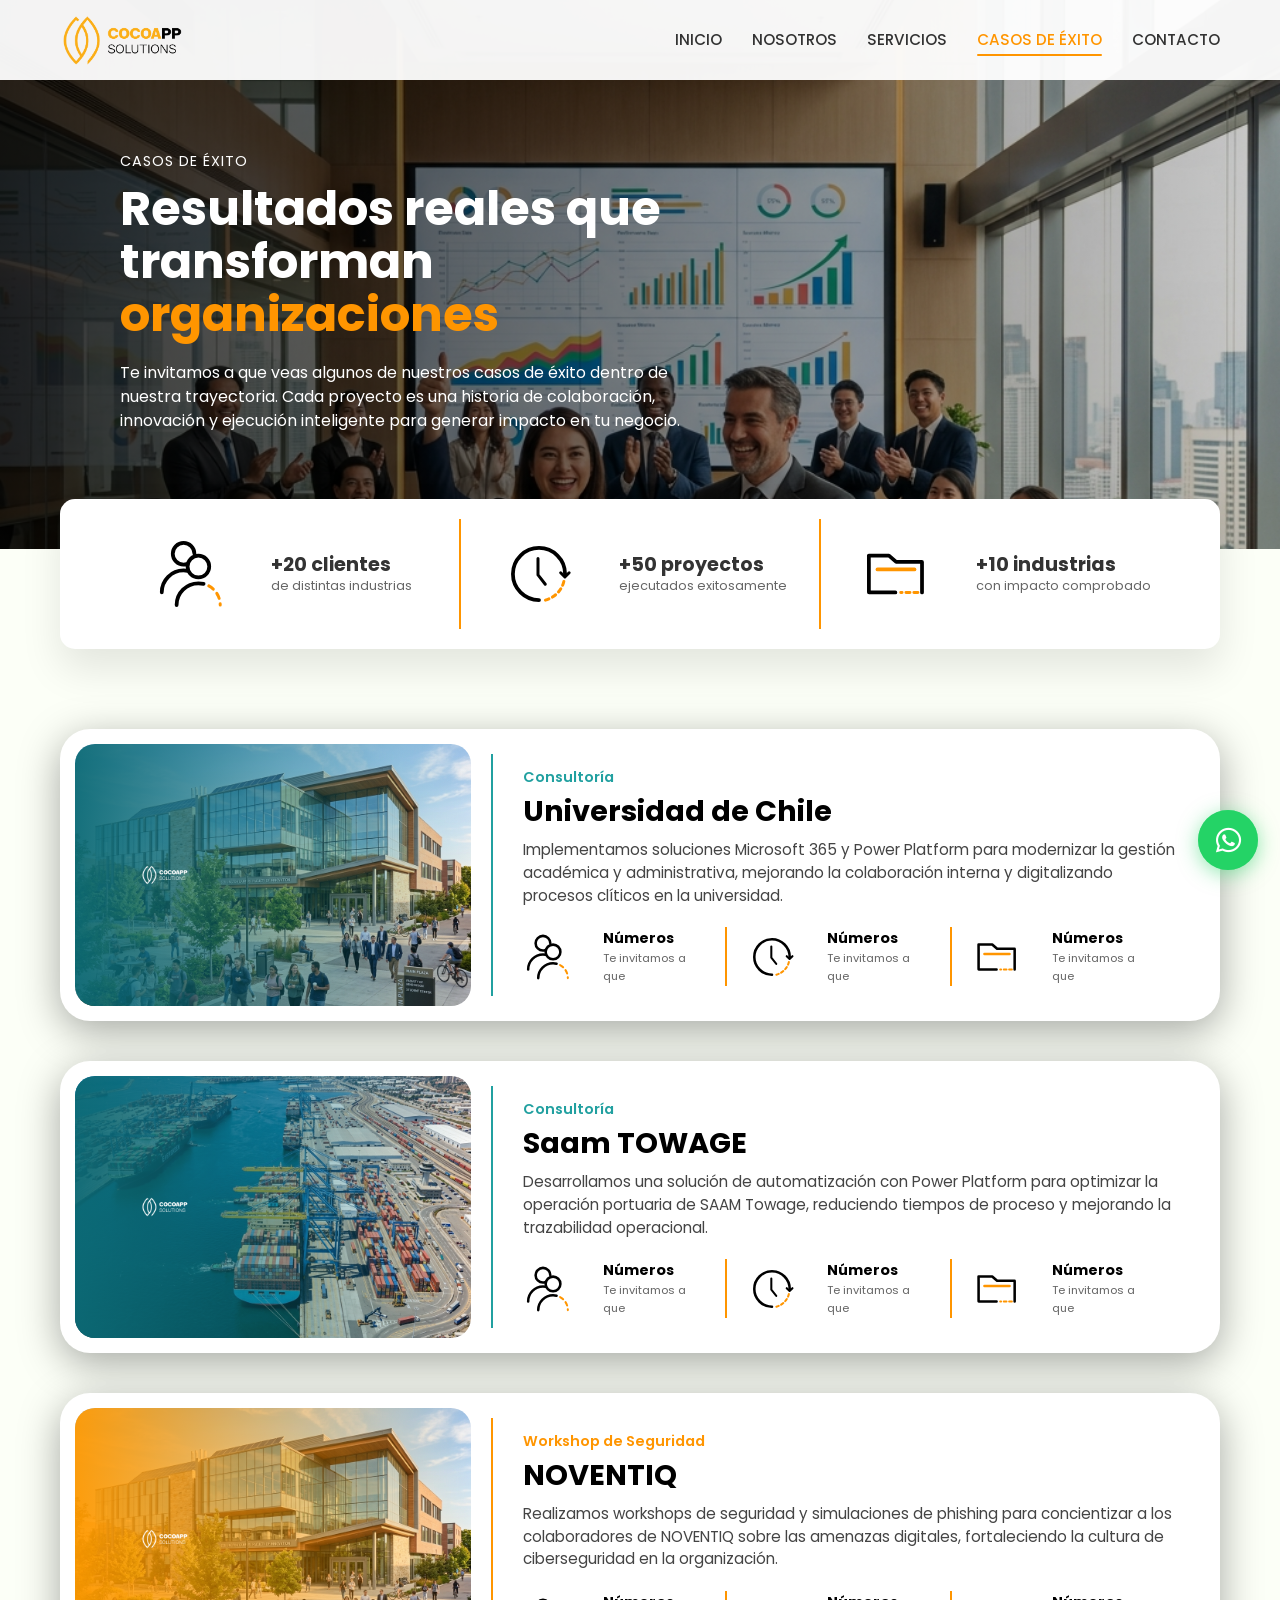
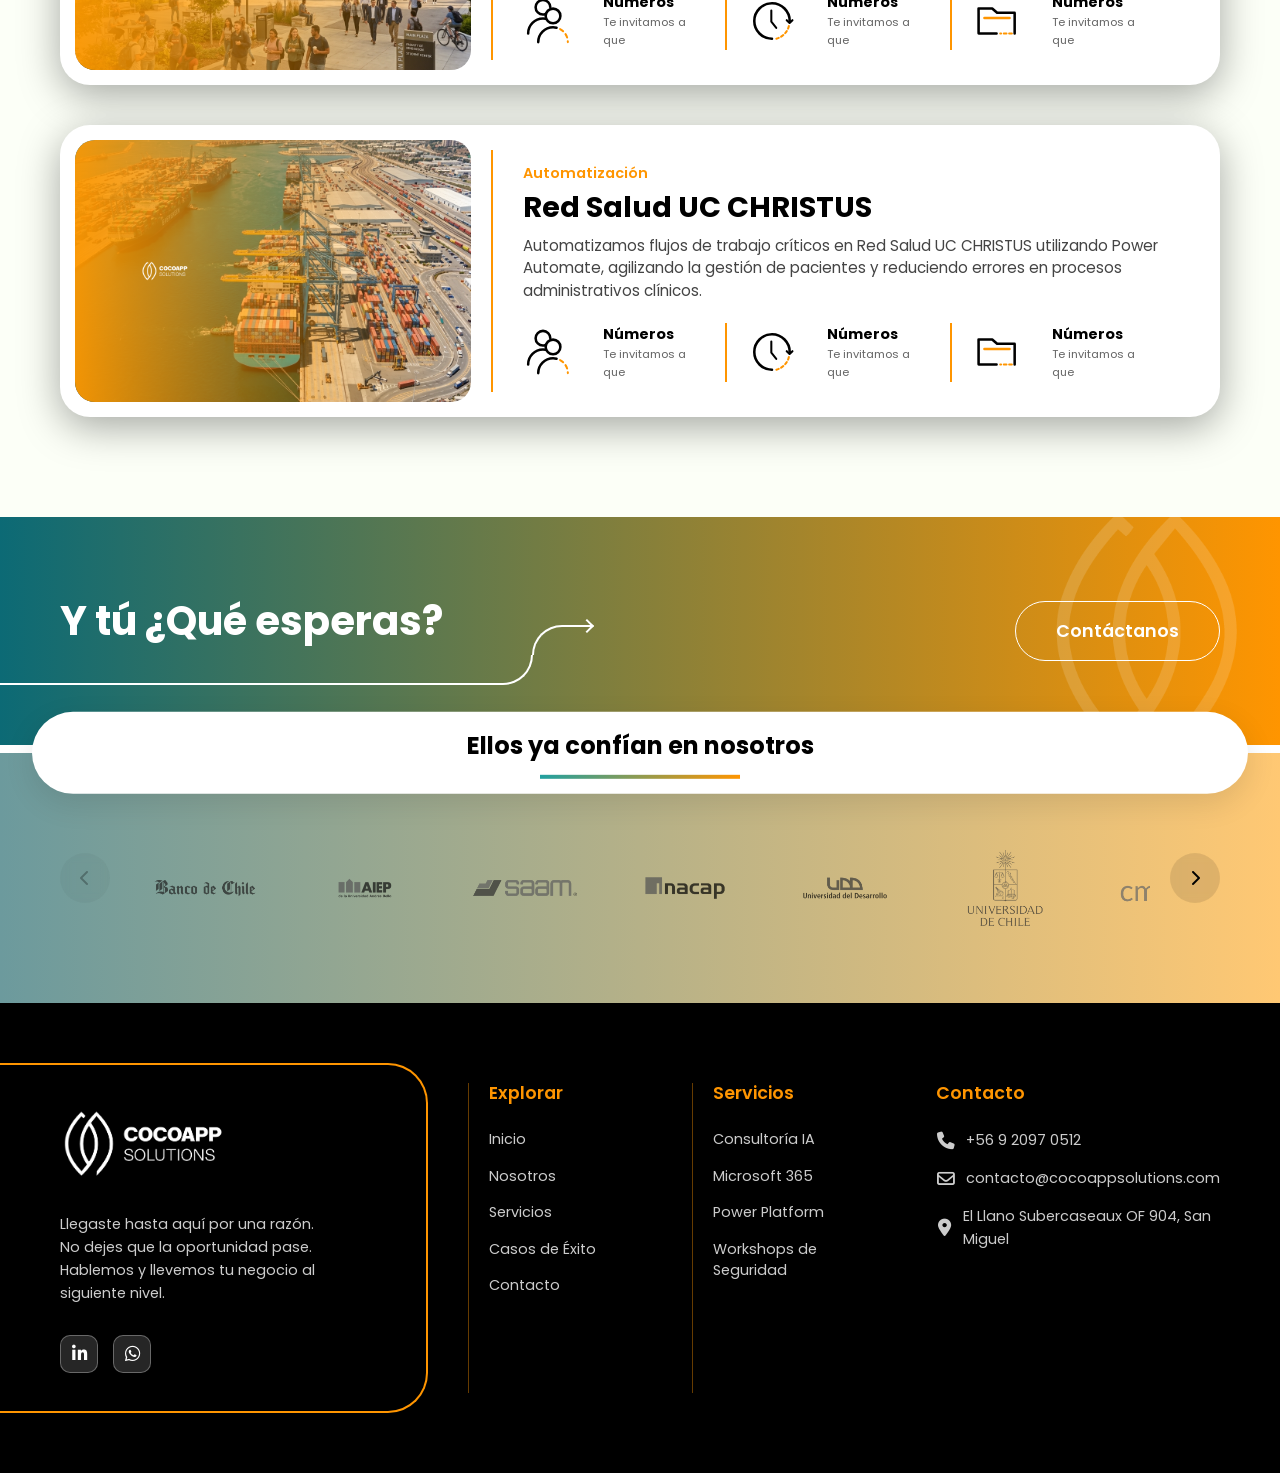
==== commit eca64b7f: "Nuevas actualizaciones para la web" ====
--- a/casos-exito.html
+++ b/casos-exito.html
@@ -82,7 +82,7 @@
                     <img src="assets/images/iconos_svg/pictogramas cocoapp-08-naranja.svg" class="casos-stat-icon"
                         alt="Clientes">
                     <div class="casos-stat-text">
-                        <h4>+20 clientes</h4>
+                        <h4><span data-counter="20">0</span> clientes</h4>
                         <p>de distintas industrias</p>
                     </div>
                 </div>
@@ -90,7 +90,7 @@
                     <img src="assets/images/iconos_svg/pictogramas cocoapp-01.svg" class="casos-stat-icon"
                         alt="Proyectos">
                     <div class="casos-stat-text">
-                        <h4>+50 proyectos</h4>
+                        <h4><span data-counter="50">0</span> proyectos</h4>
                         <p>ejecutados exitosamente</p>
                     </div>
                 </div>
@@ -98,7 +98,7 @@
                     <img src="assets/images/iconos_svg/pictogramas cocoapp-19.svg" class="casos-stat-icon"
                         alt="Industrias">
                     <div class="casos-stat-text">
-                        <h4>+10 industrias</h4>
+                        <h4><span data-counter="10">0</span> industrias</h4>
                         <p>con impacto comprobado</p>
                     </div>
                 </div>
@@ -392,9 +392,9 @@
                 <div class="footer-col footer-col-contact">
                     <h3 class="footer-title">Contacto</h3>
                     <ul class="footer-contact">
-                        <li><i class="fa-solid fa-phone"></i> +56 9 6509 1286</li>
+                        <li><i class="fa-solid fa-phone"></i> +56 9 2097 0512</li>
                         <li><i class="fa-regular fa-envelope"></i> contacto@cocoappsolutions.com</li>
-                        <li><i class="fa-solid fa-location-dot"></i> El Llano Subercasoux OF 904, San Miguel</li>
+                        <li><i class="fa-solid fa-location-dot"></i> El Llano Subercaseaux OF 904, San Miguel</li>
                     </ul>
                 </div>
             </div>
--- a/css/style.css
+++ b/css/style.css
@@ -435,18 +435,49 @@
     transform: translateX(-50%);
     width: 90%;
     max-width: 1100px;
-    height: 80px;
+    min-height: 80px;
     background-color: #fff;
     border-radius: 40px;
     z-index: 10;
     box-shadow: 0 10px 20px rgba(0, 0, 0, 0.15);
+    display: flex;
+    justify-content: center;
+    align-items: center;
+    text-align: center;
+    padding: 10px 20px;
+}
+
+.hero-pill .section-title {
+    padding-bottom: 0;
+}
+
+.hero-pill .section-title::after {
+    display: none;
+}
+
+.hero-subtitle-bar {
+    position: relative;
+    padding-bottom: 15px;
+    display: inline-block;
+}
+
+.hero-subtitle-bar::after {
+    content: '';
+    position: absolute;
+    bottom: 0;
+    left: 50%;
+    transform: translateX(-50%);
+    width: 250px;
+    height: 4px;
+    background: linear-gradient(90deg, #1A4D2E 0%, var(--primary-orange) 100%);
+    border-radius: 2px;
 }
 
 /* ==========================================================================
    Soluciones Section
    ========================================================================== */
 .soluciones-section {
-    padding: 120px 0 80px;
+    padding: 70px 0 80px;
     background-color: #fbfdfc; /* Off-white tint to match branding */
 }
 
@@ -1318,16 +1349,18 @@
 .servicios-areas-band {
     background: #fff;
     border-radius: 60px;
-    padding: 15px 25px 15px 40px;
-    display: flex;
-    justify-content: space-between;
-    align-items: center;
+    padding: 0 40px;
+    display: flex;
+    justify-content: center;
+    align-items: center;
+    gap: 60px;
     box-shadow: 0 15px 30px rgba(0,0,0,0.15);
-    margin: -50px auto 0;
+    margin: -60px auto 0;
     position: relative;
     z-index: 10;
     width: 95%;
-    max-width: 1200px;
+    max-width: 1100px;
+    height: 120px;
 }
 .areas-title {
     display: flex;
@@ -1345,7 +1378,7 @@
 .custom-long-arrow {
     position: relative;
     width: 25px; /* Space before the text */
-    height: 2px;
+    height: 3px;
 }
 .custom-long-arrow::before {
     content: '';
@@ -1353,7 +1386,7 @@
     right: 0;
     top: 0;
     width: 50vw; /* Extends far to the left, definitely off-screen */
-    height: 2px;
+    height: 3px;
     background-color: var(--primary-orange);
     z-index: 20; /* Ensure it stays on top of the pill's shadow/border */
 }
@@ -1361,11 +1394,11 @@
     content: '';
     position: absolute;
     right: 0;
-    top: -5px; /* Adjust so the point aligns with the 2px line */
+    top: -5px; /* Adjust so the point aligns with the 3px line */
     width: 12px;
     height: 12px;
-    border-top: 2px solid var(--primary-orange);
-    border-right: 2px solid var(--primary-orange);
+    border-top: 3px solid var(--primary-orange);
+    border-right: 3px solid var(--primary-orange);
     transform: rotate(45deg);
     z-index: 20;
 }
@@ -2394,6 +2427,7 @@
         padding: 20px 30px;
         flex-wrap: wrap;
         gap: 15px;
+        height: auto;
     }
     .custom-long-arrow {
         display: none;
@@ -2812,6 +2846,7 @@
         text-align: center;
         padding: 30px 20px;
         gap: 20px;
+        height: auto;
     }
     .custom-long-arrow {
         display: none;
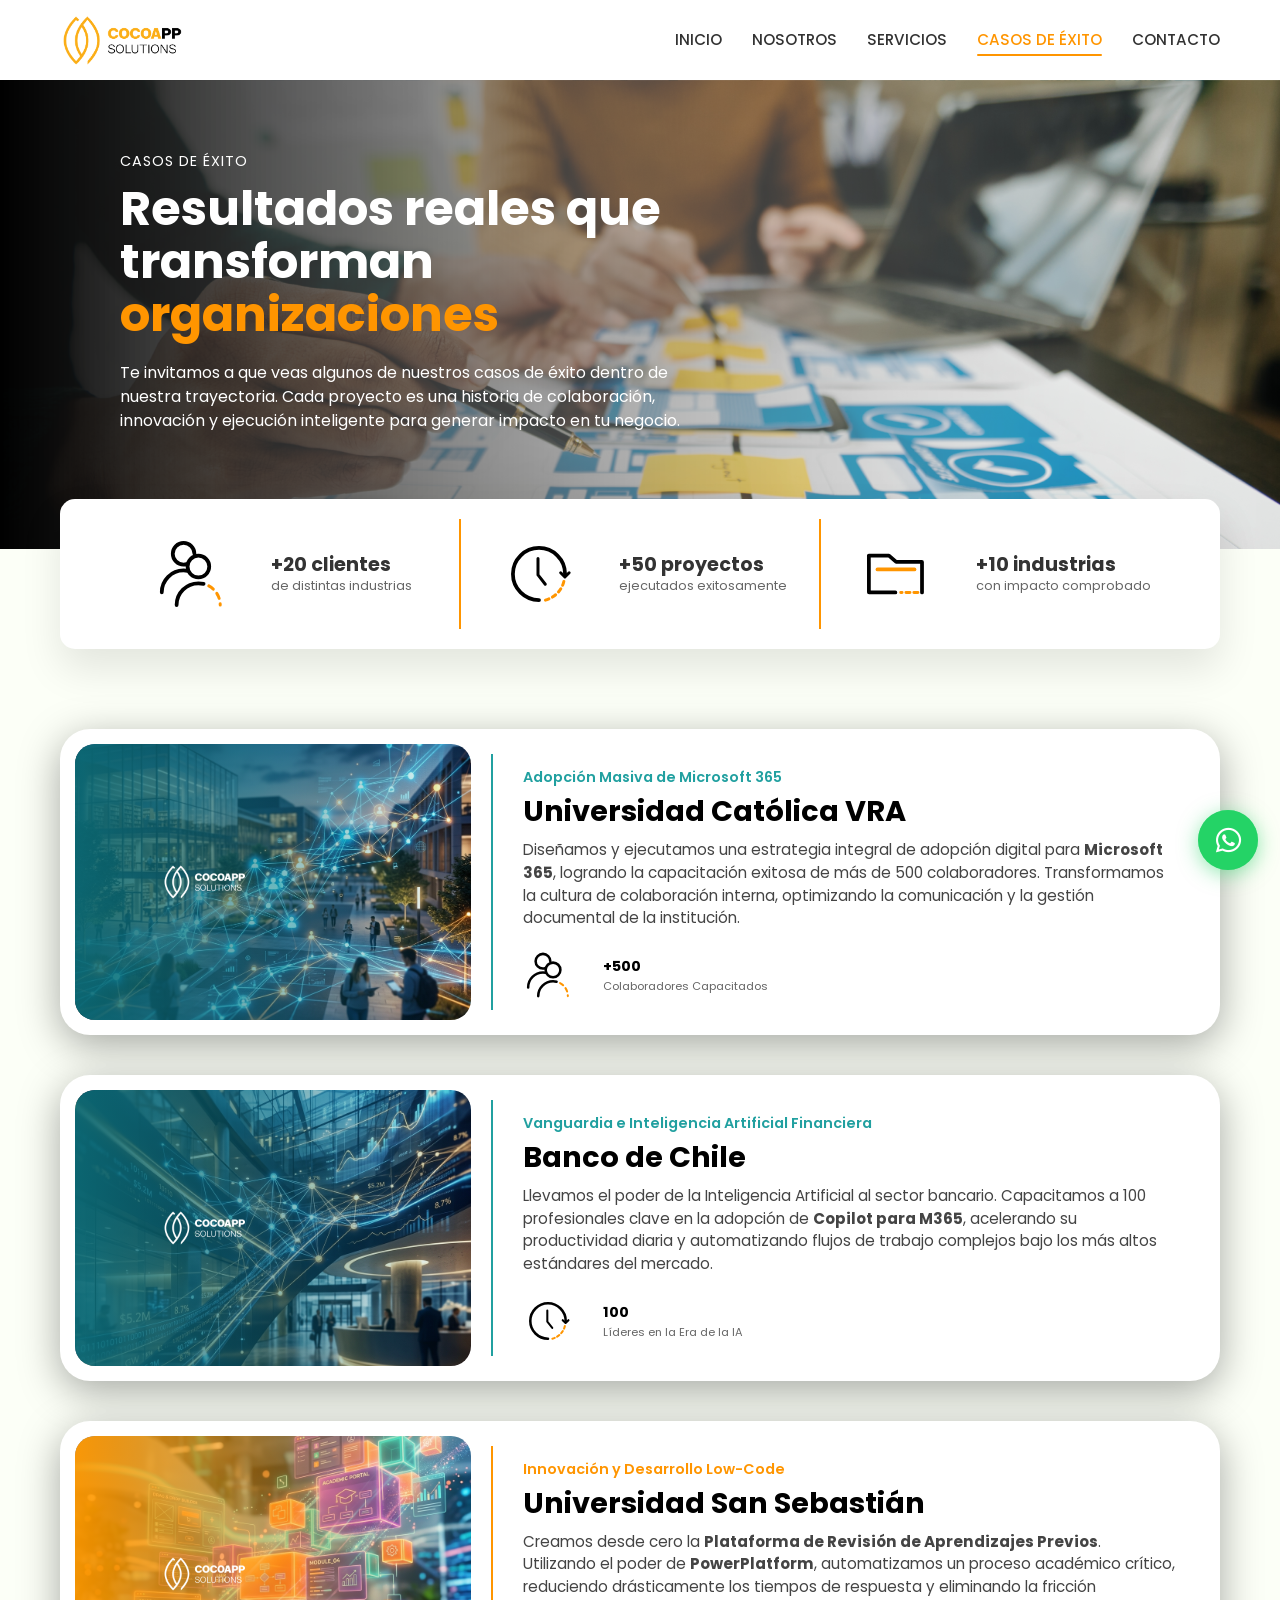
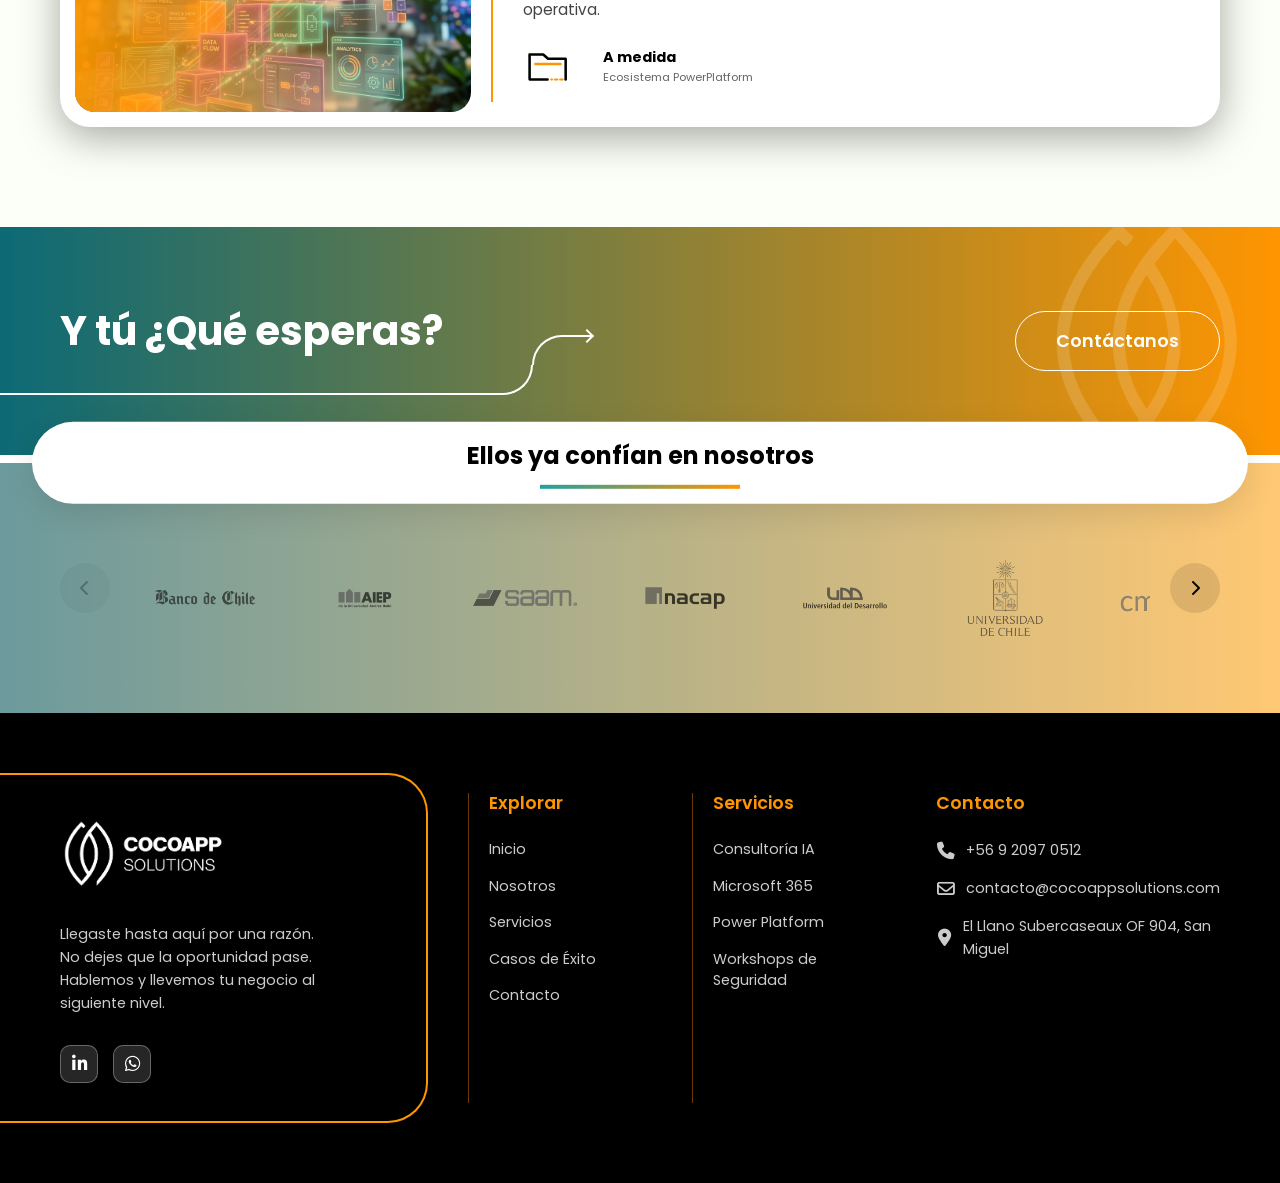
==== commit 160cc10e: "actualizacion de imagenes e informacion enviada" ====
--- a/casos-exito.html
+++ b/casos-exito.html
@@ -112,165 +112,75 @@
         <!-- Card 1 -->
         <div class="caso-card-new teal-overlay">
             <div class="caso-img-wrapper">
-                <img src="assets/images/caso_uchile.png" alt="UChile" class="caso-img-bg">
+                <img src="assets/images/caso_ucatolica_new.png" alt="Universidad Católica VRA" class="caso-img-bg">
                 <img src="assets/images/logo/LOGO COCOAPP-18.png" alt="Logo Cliente" class="caso-client-logo">
             </div>
             <div class="caso-content-new">
                 <div>
                     <div class="caso-title-wrap">
-                        <span class="caso-tag">Consultoría</span>
-                        <h3>Universidad de Chile</h3>
-                    </div>
-                    <p class="caso-desc">Implementamos soluciones Microsoft 365 y Power Platform para modernizar la
-                        gestión académica y administrativa, mejorando la colaboración interna y digitalizando procesos
-                        clíticos en la universidad.</p>
+                        <span class="caso-tag">Adopción Masiva de Microsoft 365</span>
+                        <h3>Universidad Católica VRA</h3>
+                    </div>
+                    <p class="caso-desc">Diseñamos y ejecutamos una estrategia integral de adopción digital para <strong>Microsoft 365</strong>, logrando la capacitación exitosa de más de 500 colaboradores. Transformamos la cultura de colaboración interna, optimizando la comunicación y la gestión documental de la institución.</p>
                 </div>
                 <div class="caso-mini-stats">
                     <div class="caso-mini-stat"><img src="assets/images/iconos_svg/pictogramas cocoapp-08-naranja.svg"
                             class="caso-mini-icon" alt="Icono 08 Naranja">
                         <div>
-                            <h5>Números</h5>
-                            <p>Te invitamos a que</p>
+                            <h5>+500</h5>
+                            <p>Colaboradores Capacitados</p>
                         </div>
                     </div>
+                </div>
+            </div>
+        </div>
+
+        <!-- Card 2 -->
+        <div class="caso-card-new teal-overlay">
+            <div class="caso-img-wrapper">
+                <img src="assets/images/caso_bancochile_new.png" alt="Banco de Chile" class="caso-img-bg">
+                <img src="assets/images/logo/LOGO COCOAPP-18.png" alt="Logo Cliente" class="caso-client-logo">
+            </div>
+            <div class="caso-content-new">
+                <div>
+                    <div class="caso-title-wrap">
+                        <span class="caso-tag">Vanguardia e Inteligencia Artificial Financiera</span>
+                        <h3>Banco de Chile</h3>
+                    </div>
+                    <p class="caso-desc">Llevamos el poder de la Inteligencia Artificial al sector bancario. Capacitamos a 100 profesionales clave en la adopción de <strong>Copilot para M365</strong>, acelerando su productividad diaria y automatizando flujos de trabajo complejos bajo los más altos estándares del mercado.</p>
+                </div>
+                <div class="caso-mini-stats">
                     <div class="caso-mini-stat"><img src="assets/images/iconos_svg/pictogramas cocoapp-01.svg"
                             class="caso-mini-icon" alt="Icono 01">
                         <div>
-                            <h5>Números</h5>
-                            <p>Te invitamos a que</p>
+                            <h5>100</h5>
+                            <p>Líderes en la Era de la IA</p>
                         </div>
                     </div>
+                </div>
+            </div>
+        </div>
+
+        <!-- Card 3 -->
+        <div class="caso-card-new orange-overlay">
+            <div class="caso-img-wrapper">
+                <img src="assets/images/caso_usansebastian_new.png" alt="Universidad San Sebastián" class="caso-img-bg">
+                <img src="assets/images/logo/LOGO COCOAPP-18.png" alt="Logo Cliente" class="caso-client-logo">
+            </div>
+            <div class="caso-content-new">
+                <div>
+                    <div class="caso-title-wrap">
+                        <span class="caso-tag">Innovación y Desarrollo Low-Code</span>
+                        <h3>Universidad San Sebastián</h3>
+                    </div>
+                    <p class="caso-desc">Creamos desde cero la <strong>Plataforma de Revisión de Aprendizajes Previos</strong>. Utilizando el poder de <strong>PowerPlatform</strong>, automatizamos un proceso académico crítico, reduciendo drásticamente los tiempos de respuesta y eliminando la fricción operativa.</p>
+                </div>
+                <div class="caso-mini-stats">
                     <div class="caso-mini-stat"><img src="assets/images/iconos_svg/pictogramas cocoapp-19.svg"
                             class="caso-mini-icon" alt="Icono 19">
                         <div>
-                            <h5>Números</h5>
-                            <p>Te invitamos a que</p>
-                        </div>
-                    </div>
-                </div>
-            </div>
-        </div>
-
-        <!-- Card 2 -->
-        <div class="caso-card-new teal-overlay">
-            <div class="caso-img-wrapper">
-                <img src="assets/images/caso_saam.png" alt="SAAM" class="caso-img-bg">
-                <img src="assets/images/logo/LOGO COCOAPP-18.png" alt="Logo Cliente" class="caso-client-logo">
-            </div>
-            <div class="caso-content-new">
-                <div>
-                    <div class="caso-title-wrap">
-                        <span class="caso-tag">Consultoría</span>
-                        <h3>Saam TOWAGE</h3>
-                    </div>
-                    <p class="caso-desc">Desarrollamos una solución de automatización con Power Platform para optimizar
-                        la operación portuaria de SAAM Towage, reduciendo tiempos de proceso y mejorando la trazabilidad
-                        operacional.</p>
-                </div>
-                <div class="caso-mini-stats">
-                    <div class="caso-mini-stat"><img src="assets/images/iconos_svg/pictogramas cocoapp-08-naranja.svg"
-                            class="caso-mini-icon" alt="Icono 08 Naranja">
-                        <div>
-                            <h5>Números</h5>
-                            <p>Te invitamos a que</p>
-                        </div>
-                    </div>
-                    <div class="caso-mini-stat"><img src="assets/images/iconos_svg/pictogramas cocoapp-01.svg"
-                            class="caso-mini-icon" alt="Icono 01">
-                        <div>
-                            <h5>Números</h5>
-                            <p>Te invitamos a que</p>
-                        </div>
-                    </div>
-                    <div class="caso-mini-stat"><img src="assets/images/iconos_svg/pictogramas cocoapp-19.svg"
-                            class="caso-mini-icon" alt="Icono 19">
-                        <div>
-                            <h5>Números</h5>
-                            <p>Te invitamos a que</p>
-                        </div>
-                    </div>
-                </div>
-            </div>
-        </div>
-
-        <!-- Card 3 -->
-        <div class="caso-card-new orange-overlay">
-            <div class="caso-img-wrapper">
-                <img src="assets/images/caso_uchile.png" alt="Noventiq" class="caso-img-bg">
-                <img src="assets/images/logo/LOGO COCOAPP-18.png" alt="Logo Cliente" class="caso-client-logo">
-            </div>
-            <div class="caso-content-new">
-                <div>
-                    <div class="caso-title-wrap">
-                        <span class="caso-tag">Workshop de Seguridad</span>
-                        <h3>NOVENTIQ</h3>
-                    </div>
-                    <p class="caso-desc">Realizamos workshops de seguridad y simulaciones de phishing para concientizar
-                        a los colaboradores de NOVENTIQ sobre las amenazas digitales, fortaleciendo la cultura de
-                        ciberseguridad en la organización.</p>
-                </div>
-                <div class="caso-mini-stats">
-                    <div class="caso-mini-stat"><img src="assets/images/iconos_svg/pictogramas cocoapp-08-naranja.svg"
-                            class="caso-mini-icon" alt="Icono 08 Naranja">
-                        <div>
-                            <h5>Números</h5>
-                            <p>Te invitamos a que</p>
-                        </div>
-                    </div>
-                    <div class="caso-mini-stat"><img src="assets/images/iconos_svg/pictogramas cocoapp-01.svg"
-                            class="caso-mini-icon" alt="Icono 01">
-                        <div>
-                            <h5>Números</h5>
-                            <p>Te invitamos a que</p>
-                        </div>
-                    </div>
-                    <div class="caso-mini-stat"><img src="assets/images/iconos_svg/pictogramas cocoapp-19.svg"
-                            class="caso-mini-icon" alt="Icono 19">
-                        <div>
-                            <h5>Números</h5>
-                            <p>Te invitamos a que</p>
-                        </div>
-                    </div>
-                </div>
-            </div>
-        </div>
-
-        <!-- Card 4 -->
-        <div class="caso-card-new orange-overlay">
-            <div class="caso-img-wrapper">
-                <img src="assets/images/caso_saam.png" alt="Red Salud" class="caso-img-bg">
-                <img src="assets/images/logo/LOGO COCOAPP-18.png" alt="Logo Cliente" class="caso-client-logo">
-            </div>
-            <div class="caso-content-new">
-                <div>
-                    <div class="caso-title-wrap">
-                        <span class="caso-tag">Automatización</span>
-                        <h3>Red Salud UC CHRISTUS</h3>
-                    </div>
-                    <p class="caso-desc">Automatizamos flujos de trabajo críticos en Red Salud UC CHRISTUS utilizando
-                        Power Automate, agilizando la gestión de pacientes y reduciendo errores en procesos
-                        administrativos clínicos.</p>
-                </div>
-                <div class="caso-mini-stats">
-                    <div class="caso-mini-stat"><img src="assets/images/iconos_svg/pictogramas cocoapp-08-naranja.svg"
-                            class="caso-mini-icon" alt="Icono 08 Naranja">
-                        <div>
-                            <h5>Números</h5>
-                            <p>Te invitamos a que</p>
-                        </div>
-                    </div>
-                    <div class="caso-mini-stat"><img src="assets/images/iconos_svg/pictogramas cocoapp-01.svg"
-                            class="caso-mini-icon" alt="Icono 01">
-                        <div>
-                            <h5>Números</h5>
-                            <p>Te invitamos a que</p>
-                        </div>
-                    </div>
-                    <div class="caso-mini-stat"><img src="assets/images/iconos_svg/pictogramas cocoapp-19.svg"
-                            class="caso-mini-icon" alt="Icono 19">
-                        <div>
-                            <h5>Números</h5>
-                            <p>Te invitamos a que</p>
+                            <h5>A medida</h5>
+                            <p>Ecosistema PowerPlatform</p>
                         </div>
                     </div>
                 </div>
--- a/css/style.css
+++ b/css/style.css
@@ -60,6 +60,7 @@
     color: var(--text-dark);
     line-height: 1.6;
     overflow-x: hidden;
+    padding-top: 80px;
 }
 
 a {
@@ -247,14 +248,14 @@
     z-index: 1;
 }
 
-.slide::before {
+.slide.needs-gradient::before {
     content: '';
     position: absolute;
     top: 0;
     left: 0;
     width: 100%;
     height: 100%;
-    background: linear-gradient(to right, rgba(0,0,0,0.85) 0%, rgba(0,0,0,0) 100%);
+    background: linear-gradient(to right, rgba(17,124,138,0.65) 0%, rgba(17,124,138,0) 100%);
     z-index: 1;
 }
 
@@ -334,8 +335,8 @@
     justify-content: flex-end;
 }
 
-.slide-right::before {
-    background: linear-gradient(to left, rgba(0,0,0,0.85) 0%, rgba(0,0,0,0) 100%);
+.slide.slide-right.needs-gradient::before {
+    background: linear-gradient(to left, rgba(17,124,138,0.65) 0%, rgba(17,124,138,0) 100%);
 }
 
 .slide-right .hero-content-wrapper {
@@ -956,20 +957,14 @@
    ========================================================================== */
 .nosotros-hero {
     position: relative;
-    padding: 180px 0 150px;
-    background-image: url('../assets/images/hero_nosotros_bg.png');
+    padding: 160px 0 200px;
+    background-image: url('../assets/images/BANNER WEB-NOSOTROS.png');
     background-size: cover;
     background-position: center center;
     color: var(--text-dark);
 }
 
-.nosotros-hero::before {
-    content: '';
-    position: absolute;
-    top: 0; left: 0; width: 100%; height: 100%;
-    background: linear-gradient(to right, rgba(255, 149, 0, 1) 0%, rgba(255, 149, 0, 0.9) 45%, rgba(255, 149, 0, 0) 80%);
-    z-index: 1;
-}
+
 
 .nosotros-hero .container {
     position: relative;
@@ -1023,7 +1018,7 @@
 /* Timeline Section */
 .timeline-section {
     background: linear-gradient(to right, #1FA2B8 0%, #0A5C66 100%);
-    padding: 30px 0 100px; /* Add some top padding so text isn't stuck to the wave */
+    padding: 20px 0 100px;
     color: #fff;
     position: relative;
 }
@@ -1052,63 +1047,111 @@
     font-weight: 800;
 }
 
-.timeline-path {
+/* ---- Serpentine Timeline ---- */
+.timeline-serpentine {
     flex: 2;
-    display: flex;
-    justify-content: space-between;
-    align-items: flex-start;
-    position: relative;
-}
-
-.timeline-step {
-    flex: 1;
-    text-align: center;
-    position: relative;
-    padding: 0 10px;
-}
-
-.timeline-step:not(:last-child)::after {
-    content: '';
-    position: absolute;
-    top: 20px; /* Vertically centered relative to the 60px icon box */
-    right: -25px; /* Pull it right to span the gap between columns */
-    width: 50px;
-    height: 20px;
-    background-image: url("data:image/svg+xml,%3Csvg xmlns='http://www.w3.org/2000/svg' viewBox='0 0 50 20'%3E%3Cpath d='M0 10h45M35 2l10 8-10 8' fill='none' stroke='%23ffffff' stroke-width='2' stroke-linejoin='round' stroke-linecap='round'/%3E%3C/svg%3E");
-    background-size: contain;
+    display: grid;
+    grid-template-columns: 1fr 80px 1fr;
+    grid-template-rows: repeat(6, auto);
+    position: relative;
+    row-gap: 0;
+    column-gap: 0;
+}
+
+/* Individual curved arrows in the middle column */
+.serp-arrow {
+    width: 100%;
+    height: 60px;
+    background-size: 100% 100%;
     background-repeat: no-repeat;
-    background-position: center;
-    z-index: 2;
-}
-
-.timeline-step:nth-child(3)::after {
-    /* The arrow before the final "Futuro" step is orange */
-    background-image: url("data:image/svg+xml,%3Csvg xmlns='http://www.w3.org/2000/svg' viewBox='0 0 50 20'%3E%3Cpath d='M0 10h45M35 2l10 8-10 8' fill='none' stroke='%23ff9500' stroke-width='2' stroke-linejoin='round' stroke-linecap='round'/%3E%3C/svg%3E");
-}
-
-.timeline-icon {
-    width: 60px;
-    height: 60px;
+    align-self: center;
+    margin-top: -70px;
+    margin-bottom: -70px;
+}
+
+/* Arrow from right column to left column */
+.serp-arrow-r2l {
+    background-image: url("data:image/svg+xml,%3Csvg xmlns='http://www.w3.org/2000/svg' viewBox='0 0 100 50' preserveAspectRatio='none'%3E%3Cpath d='M90 5 L10 45' fill='none' stroke='%23FF9500' stroke-width='2.5' stroke-linecap='round'/%3E%3Cpath d='M18 33 L10 45 L25 46' fill='none' stroke='%23FF9500' stroke-width='2.5' stroke-linecap='round' stroke-linejoin='round'/%3E%3C/svg%3E");
+}
+
+/* Arrow from left column to right column */
+.serp-arrow-l2r {
+    background-image: url("data:image/svg+xml,%3Csvg xmlns='http://www.w3.org/2000/svg' viewBox='0 0 100 50' preserveAspectRatio='none'%3E%3Cpath d='M10 5 L90 45' fill='none' stroke='%23FF9500' stroke-width='2.5' stroke-linecap='round'/%3E%3Cpath d='M82 33 L90 45 L75 46' fill='none' stroke='%23FF9500' stroke-width='2.5' stroke-linecap='round' stroke-linejoin='round'/%3E%3C/svg%3E");
+}
+
+/* Each node: circle + text in a flex row */
+.serp-node {
+    display: flex;
+    align-items: center;
+    gap: 15px;
+    position: relative;
+    z-index: 1;
+    padding: 0;
+}
+
+/* Right-side items go in column 3 */
+.serp-node-right {
+    grid-column: 3;
+    margin-top: -35px;
+}
+
+/* Left-side items go in column 1 */
+.serp-node-left {
+    grid-column: 1;
+    justify-content: flex-end;
+    margin-top: -35px;
+}
+
+/* Circle icon */
+.serp-circle {
+    width: 75px;
+    height: 75px;
+    min-width: 75px;
     background-color: #fff;
     border-radius: 50%;
     display: flex;
     align-items: center;
     justify-content: center;
-    margin: 0 auto 15px;
-    font-size: 1.5rem;
-    color: var(--text-dark);
-    border: 2px solid transparent;
-}
-
-.timeline-step h3 {
-    font-size: 1.2rem;
-    margin-bottom: 10px;
+    border: 3px solid rgba(255, 255, 255, 0.4);
+    box-shadow: 0 4px 20px rgba(0, 0, 0, 0.15),
+                0 0 30px rgba(255, 255, 255, 0.1);
+    position: relative;
+    z-index: 2;
+}
+
+.serp-circle-future {
+    outline: 2px solid var(--primary-orange);
+    outline-offset: 4px;
+}
+
+.serp-circle .nosotros-icon {
+    width: 80px;
+    height: auto;
+    transform: scale(1.8);
+}
+
+/* Text */
+.serp-text h3 {
+    font-size: 1.25rem;
+    font-weight: 800;
     color: #fff;
-}
-
-.timeline-step p {
-    font-size: 0.8rem;
-    color: rgba(255, 255, 255, 0.8);
+    margin-bottom: 5px;
+}
+
+.serp-text p {
+    font-size: 0.82rem;
+    color: rgba(255, 255, 255, 0.85);
+    line-height: 1.5;
+    max-width: 210px;
+}
+
+/* Left items: text should be right-aligned */
+.serp-node-left .serp-text {
+    text-align: right;
+}
+
+.serp-node-left .serp-text p {
+    margin-left: auto;
 }
 
 /* Section Title Band */
@@ -1321,9 +1364,9 @@
 
 /* Hero Section */
 .servicios-hero {
-    background: linear-gradient(90deg, rgba(17,124,138,0.95) 0%, rgba(17,124,138,0.2) 100%), url('../assets/images/hero_servicios_bg.png') center/cover;
+    background: url('../assets/images/BANNER WEB-SERVICIOS.png') center top/cover;
     background-color: #117C8A; /* Fallback color */
-    padding: 100px 0 120px;
+    padding: 80px 0 130px;
     color: #fff;
 }
 .servicios-hero .subtitle {
@@ -1592,18 +1635,12 @@
 
 .casos-hero {
     position: relative;
-    background-image: url('../assets/images/hero_casos_bg.png');
+    background-image: url('../assets/images/BANNER WEB-CASOS DE EXITO.png');
     background-size: cover;
     background-position: center;
-    padding: 150px 0 100px;
-}
-.casos-hero::before {
-    content: '';
-    position: absolute;
-    top: 0; left: 0; width: 100%; height: 100%;
-    background: linear-gradient(90deg, rgba(0,0,0,0.8) 0%, rgba(0,0,0,0.2) 100%);
-    z-index: 1;
-}
+    padding: 70px 0 100px;
+}
+
 .casos-hero .container {
     position: relative;
     z-index: 2;
@@ -1741,8 +1778,8 @@
 .caso-client-logo {
     position: relative;
     z-index: 2;
-    max-width: 80%;
-    max-height: 100px;
+    max-width: 95%;
+    max-height: 180px;
     filter: brightness(0) invert(1);
 }
 .caso-content-new {
@@ -1880,18 +1917,11 @@
 /* Hero Contacto */
 .contacto-hero {
     background-color: var(--light-bg);
-    background-image: url('../assets/images/hero_contacto_bg.png');
+    background-image: url('../assets/images/BANNER WEB-CONTACTO.png');
     background-size: cover;
     background-position: center;
     position: relative;
-    padding: 180px 0 150px;
-}
-.contacto-hero::before {
-    content: '';
-    position: absolute;
-    top: 0; left: 0; width: 100%; height: 100%;
-    background: linear-gradient(90deg, rgba(255,255,255,1) 0%, rgba(255,255,255,0.9) 35%, rgba(255,255,255,0) 65%);
-    z-index: 1;
+    padding: 100px 0 150px;
 }
 .contacto-hero .container {
     position: relative;
@@ -2373,14 +2403,8 @@
         flex-direction: column;
         gap: 30px;
     }
-    .timeline-path {
-        flex-direction: row;
-        justify-content: center;
-        flex-wrap: wrap;
-        gap: 30px;
-    }
-    .timeline-step {
-        flex: 0 0 calc(50% - 20px);
+    .timeline-serpentine {
+        grid-template-columns: 1fr 1fr;
     }
 
     /* Valores */
@@ -2789,11 +2813,23 @@
         flex-direction: column;
         gap: 30px;
     }
-    .timeline-path {
+    .timeline-serpentine {
+        grid-template-columns: 1fr;
+    }
+    .serp-node-right,
+    .serp-node-left {
+        grid-column: 1;
+        justify-content: center;
         flex-direction: column;
-        gap: 20px;
-    }
-    .timeline-step:not(:last-child)::after {
+    }
+    .serp-node-left .serp-text,
+    .serp-node-right .serp-text {
+        text-align: center;
+    }
+    .serp-node-left .serp-text p {
+        margin: 0 auto;
+    }
+    .serp-line-svg {
         display: none;
     }
     .equipo-grid {
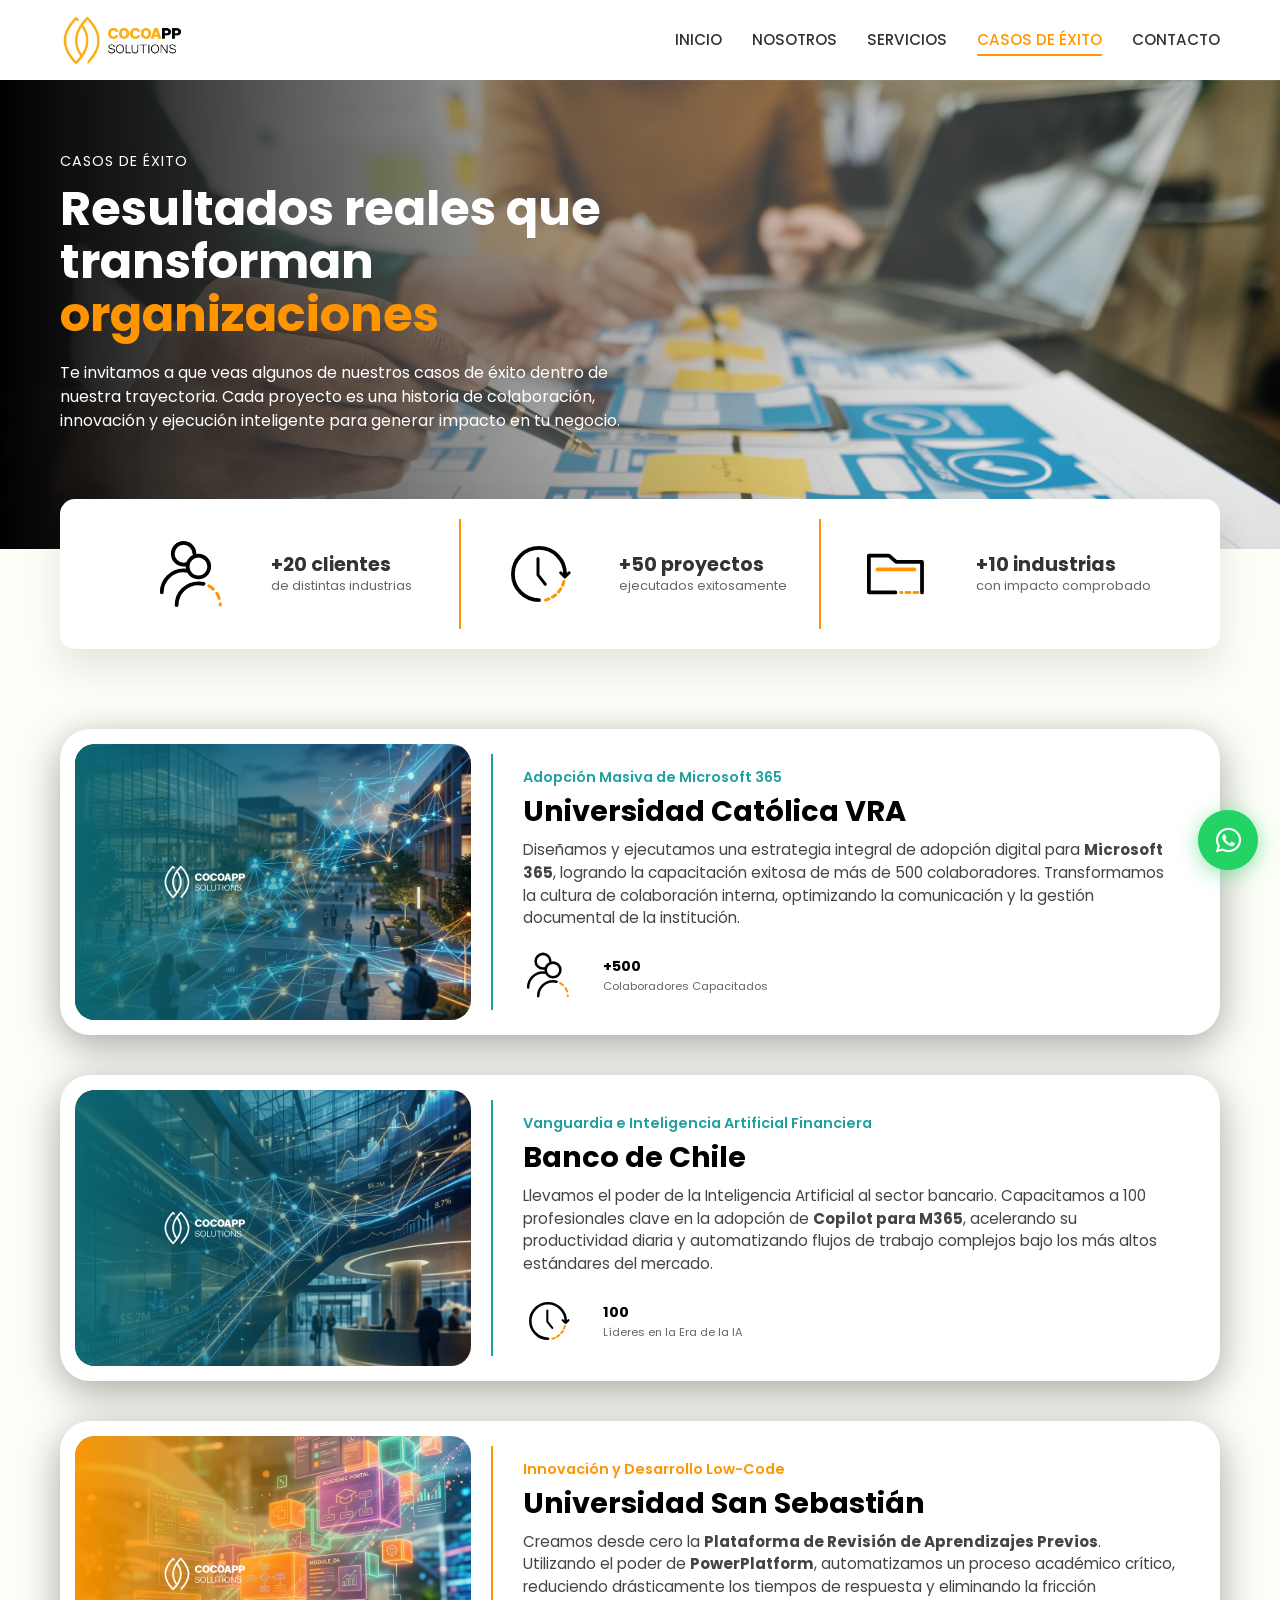
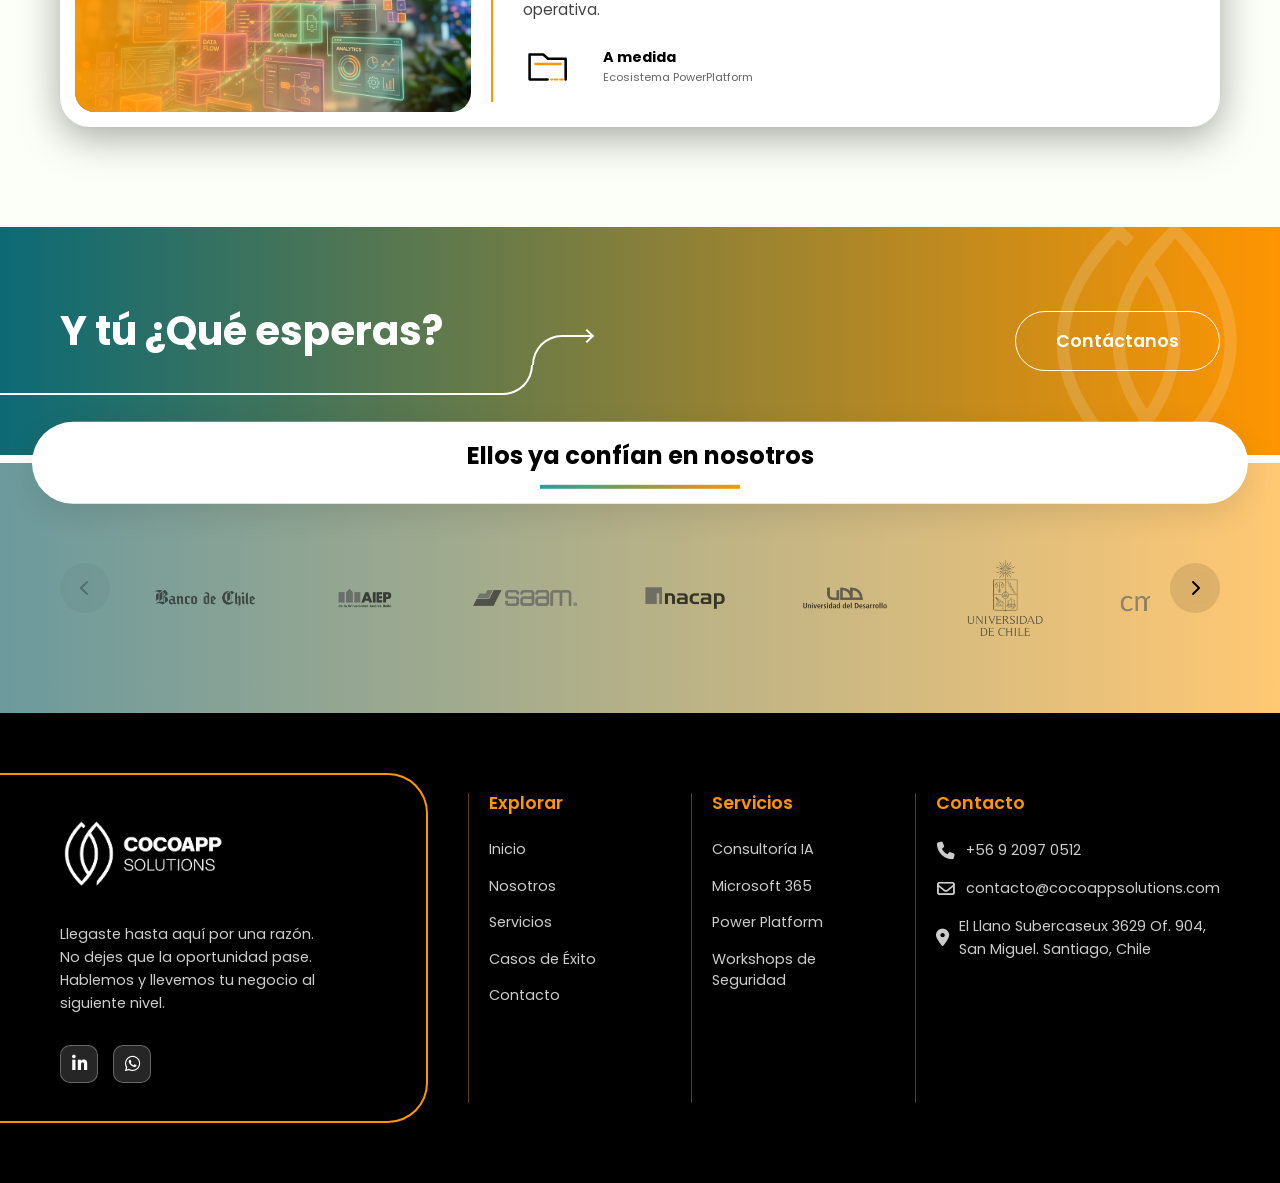
==== commit 238b88c4: "Ultimos cambios Errores sitio Cococap" ====
--- a/casos-exito.html
+++ b/casos-exito.html
@@ -299,12 +299,13 @@
                         <li><a href="servicios.html">Workshops de Seguridad</a></li>
                     </ul>
                 </div>
-                <div class="footer-col footer-col-contact">
+                <div class="footer-col footer-col-links">
                     <h3 class="footer-title">Contacto</h3>
                     <ul class="footer-contact">
                         <li><i class="fa-solid fa-phone"></i> +56 9 2097 0512</li>
                         <li><i class="fa-regular fa-envelope"></i> contacto@cocoappsolutions.com</li>
-                        <li><i class="fa-solid fa-location-dot"></i> El Llano Subercaseaux OF 904, San Miguel</li>
+                        <li><i class="fa-solid fa-location-dot"></i> El Llano Subercaseux 3629 Of. 904, 
+San Miguel. Santiago, Chile</li>
                     </ul>
                 </div>
             </div>
--- a/css/style.css
+++ b/css/style.css
@@ -7,11 +7,11 @@
     --light-bg: #FCFFF7;
     --teal-accent: #21A0A0;
     --dark-green: #046865;
-    
+
     --text-dark: #333333;
     --text-light: #FFFFFF;
     --text-gray: #666666;
-    
+
     --transition-fast: 0.3s ease;
     --shadow-light: 0 4px 6px rgba(0, 0, 0, 0.1);
     --shadow-hover: 0 10px 20px rgba(0, 0, 0, 0.15);
@@ -26,18 +26,21 @@
     font-weight: 400;
     font-style: normal;
 }
+
 @font-face {
     font-family: 'Poppins';
     src: url('../assets/fonts/Poppins/Poppins-Medium.ttf') format('truetype');
     font-weight: 500;
     font-style: normal;
 }
+
 @font-face {
     font-family: 'Poppins';
     src: url('../assets/fonts/Poppins/Poppins-SemiBold.ttf') format('truetype');
     font-weight: 600;
     font-style: normal;
 }
+
 @font-face {
     font-family: 'Poppins';
     src: url('../assets/fonts/Poppins/Poppins-Bold.ttf') format('truetype');
@@ -89,7 +92,10 @@
 /* ==========================================================================
    Typography Elements
    ========================================================================== */
-h1, h2, h3, h4 {
+h1,
+h2,
+h3,
+h4 {
     font-weight: 700;
     line-height: 1.2;
     margin-bottom: 1rem;
@@ -217,7 +223,8 @@
     display: flex;
     align-items: center;
     position: relative;
-    padding-top: 0; /* Remove header offset since slides are absolute */
+    padding-top: 0;
+    /* Remove header offset since slides are absolute */
 }
 
 .slider-track {
@@ -255,7 +262,7 @@
     left: 0;
     width: 100%;
     height: 100%;
-    background: linear-gradient(to right, rgba(17,124,138,0.65) 0%, rgba(17,124,138,0) 100%);
+    background: linear-gradient(to right, rgba(17, 124, 138, 0.65) 0%, rgba(17, 124, 138, 0) 100%);
     z-index: 1;
 }
 
@@ -274,15 +281,20 @@
 
 .hero-border {
     position: absolute;
-    top: 0; bottom: 0; left: 0; right: 0;
+    top: 0;
+    bottom: 0;
+    left: 0;
+    right: 0;
     pointer-events: none;
 }
 
 /* Top-left curve and short top line */
 .hero-border-top {
     position: absolute;
-    top: 0; left: 0;
-    width: 35%; height: 40px;
+    top: 0;
+    left: 0;
+    width: 35%;
+    height: 40px;
     border-top: 3px solid var(--primary-orange);
     border-left: 3px solid var(--primary-orange);
     border-radius: 40px 0 0 0;
@@ -291,8 +303,10 @@
 /* Arrow at the end of top line */
 .hero-border-arrow {
     position: absolute;
-    top: -11px; left: 35%;
-    width: 20px; height: 20px;
+    top: -11px;
+    left: 35%;
+    width: 20px;
+    height: 20px;
     border-top: 3px solid var(--primary-orange);
     border-right: 3px solid var(--primary-orange);
     transform: rotate(45deg);
@@ -301,7 +315,10 @@
 /* Left line, bottom-left curve, bottom line */
 .hero-border-main {
     position: absolute;
-    top: 40px; bottom: 0; left: 0; right: 40px;
+    top: 40px;
+    bottom: 0;
+    left: 0;
+    right: 40px;
     border-left: 3px solid var(--primary-orange);
     border-bottom: 3px solid var(--primary-orange);
     border-radius: 0 0 0 40px;
@@ -310,8 +327,10 @@
 /* Bottom-right curve and short right line going UP */
 .hero-border-right {
     position: absolute;
-    bottom: 0; right: 0;
-    width: 40px; height: 50%;
+    bottom: 0;
+    right: 0;
+    width: 40px;
+    height: 50%;
     border-bottom: 3px solid var(--primary-orange);
     border-right: 3px solid var(--primary-orange);
     border-radius: 0 0 40px 0;
@@ -320,8 +339,10 @@
 /* Circle at the end of the right line */
 .hero-border-circle {
     position: absolute;
-    bottom: calc(50% - 11px); right: -11px;
-    width: 22px; height: 22px;
+    bottom: calc(50% - 11px);
+    right: -11px;
+    width: 22px;
+    height: 22px;
     border: 3px solid var(--primary-orange);
     border-radius: 50%;
     background-color: transparent;
@@ -336,7 +357,7 @@
 }
 
 .slide.slide-right.needs-gradient::before {
-    background: linear-gradient(to left, rgba(17,124,138,0.65) 0%, rgba(17,124,138,0) 100%);
+    background: linear-gradient(to left, rgba(17, 124, 138, 0.65) 0%, rgba(17, 124, 138, 0) 100%);
 }
 
 .slide-right .hero-content-wrapper {
@@ -344,31 +365,40 @@
 }
 
 .slide-right .hero-border-top {
-    left: auto; right: 0;
-    border-left: none; border-right: 3px solid var(--primary-orange);
+    left: auto;
+    right: 0;
+    border-left: none;
+    border-right: 3px solid var(--primary-orange);
     border-radius: 0 40px 0 0;
 }
 
 .slide-right .hero-border-arrow {
-    left: auto; right: 35%;
-    border-right: none; border-left: 3px solid var(--primary-orange);
+    left: auto;
+    right: 35%;
+    border-right: none;
+    border-left: 3px solid var(--primary-orange);
     transform: rotate(-45deg);
 }
 
 .slide-right .hero-border-main {
-    left: 40px; right: 0;
-    border-left: none; border-right: 3px solid var(--primary-orange);
+    left: 40px;
+    right: 0;
+    border-left: none;
+    border-right: 3px solid var(--primary-orange);
     border-radius: 0 0 40px 0;
 }
 
 .slide-right .hero-border-right {
-    right: auto; left: 0;
-    border-right: none; border-left: 3px solid var(--primary-orange);
+    right: auto;
+    left: 0;
+    border-right: none;
+    border-left: 3px solid var(--primary-orange);
     border-radius: 0 0 0 40px;
 }
 
 .slide-right .hero-border-circle {
-    right: auto; left: -11px;
+    right: auto;
+    left: -11px;
 }
 
 .slide-right .btn-primary {
@@ -378,12 +408,13 @@
 
 .hero-content h1 {
     color: #fff;
-    text-shadow: 0 2px 10px rgba(0,0,0,0.5); /* Added for better legibility */
+    text-shadow: 0 2px 10px rgba(0, 0, 0, 0.5);
+    /* Added for better legibility */
 }
 
 .hero-content p {
     color: #fff;
-    text-shadow: 0 1px 5px rgba(0,0,0,0.5);
+    text-shadow: 0 1px 5px rgba(0, 0, 0, 0.5);
 }
 
 .hero-content .highlight-text {
@@ -479,7 +510,8 @@
    ========================================================================== */
 .soluciones-section {
     padding: 70px 0 80px;
-    background-color: #fbfdfc; /* Off-white tint to match branding */
+    background-color: #fbfdfc;
+    /* Off-white tint to match branding */
 }
 
 .soluciones-grid {
@@ -496,18 +528,18 @@
     border-radius: 20px;
     padding: 40px 25px;
     text-align: center;
-    box-shadow: 0 10px 30px rgba(0,0,0,0.06);
+    box-shadow: 0 10px 30px rgba(0, 0, 0, 0.06);
     text-decoration: none;
     transition: transform 0.3s ease, box-shadow 0.3s ease;
     display: flex;
     flex-direction: column;
     align-items: center;
-    border: 1px solid rgba(0,0,0,0.03);
+    border: 1px solid rgba(0, 0, 0, 0.03);
 }
 
 .solucion-card:hover {
     transform: translateY(-8px);
-    box-shadow: 0 20px 40px rgba(0,0,0,0.12);
+    box-shadow: 0 20px 40px rgba(0, 0, 0, 0.12);
 }
 
 .solucion-icon {
@@ -622,7 +654,8 @@
     position: absolute;
     bottom: 0;
     left: 0;
-    width: 250px; /* Matched to approximate text width */
+    width: 250px;
+    /* Matched to approximate text width */
     height: 4px;
     background: linear-gradient(90deg, #1A4D2E 0%, var(--primary-orange) 100%);
     border-radius: 2px;
@@ -663,15 +696,19 @@
 .cta-bg-pattern {
     position: absolute;
     top: 50%;
-    right: 2%; /* Moved left so it's more visible */
+    right: 2%;
+    /* Moved left so it's more visible */
     transform: translateY(-50%);
-    width: 450px; /* Made smaller */
-    height: 450px; /* Made smaller */
+    width: 450px;
+    /* Made smaller */
+    height: 450px;
+    /* Made smaller */
     background-image: url('../assets/images/logo/logoIcono.png');
     background-size: contain;
     background-repeat: no-repeat;
     background-position: center right;
-    opacity: 0.15; /* Made slightly more opaque */
+    opacity: 0.15;
+    /* Made slightly more opaque */
     pointer-events: none;
     z-index: 1;
 }
@@ -700,7 +737,8 @@
     position: absolute;
     left: 0;
     bottom: -10px;
-    width: calc(100% + 250px); /* Extends 250px right of the text */
+    width: calc(100% + 250px);
+    /* Extends 250px right of the text */
     height: 60px;
     pointer-events: none;
 }
@@ -751,6 +789,7 @@
     background: transparent;
     transition: var(--transition-fast);
 }
+
 .btn-outline:hover {
     background: #fff;
     color: var(--primary-orange);
@@ -795,7 +834,8 @@
 .footer-logo img {
     height: 80px;
     margin-bottom: 30px;
-    filter: brightness(0) invert(1); /* Makes the entire logo pure white */
+    filter: brightness(0) invert(1);
+    /* Makes the entire logo pure white */
 }
 
 .footer-text {
@@ -832,8 +872,15 @@
     transform: translateY(-3px);
 }
 
-.social-icon.linkedin:hover { background-color: #0077B5; border-color: #0077B5; }
-.social-icon.whatsapp:hover { background-color: #25D366; border-color: #25D366; }
+.social-icon.linkedin:hover {
+    background-color: #0077B5;
+    border-color: #0077B5;
+}
+
+.social-icon.whatsapp:hover {
+    background-color: #25D366;
+    border-color: #25D366;
+}
 
 /* ============================================================
    WhatsApp Floating Button
@@ -879,12 +926,24 @@
 }
 
 @keyframes whatsapp-pulse {
-    0%   { transform: scale(1);   opacity: 0.8; }
-    70%  { transform: scale(1.6); opacity: 0;   }
-    100% { transform: scale(1.6); opacity: 0;   }
-}
-
-.footer-col-links, .footer-col-contact {
+    0% {
+        transform: scale(1);
+        opacity: 0.8;
+    }
+
+    70% {
+        transform: scale(1.6);
+        opacity: 0;
+    }
+
+    100% {
+        transform: scale(1.6);
+        opacity: 0;
+    }
+}
+
+.footer-col-links,
+.footer-col-contact {
     padding-left: 20px;
 }
 
@@ -899,7 +958,8 @@
     font-weight: 600;
 }
 
-.footer-links li, .footer-contact li {
+.footer-links li,
+.footer-contact li {
     margin-bottom: 15px;
 }
 
@@ -952,6 +1012,7 @@
         grid-template-columns: 1fr 1fr;
     }
 }
+
 /* ==========================================================================
    Nosotros Page Styles
    ========================================================================== */
@@ -970,7 +1031,8 @@
     position: relative;
     z-index: 2;
     max-width: 600px;
-    margin-left: 8%; /* Pushed to the right */
+    margin-left: 8%;
+    /* Pushed to the right */
 }
 
 .nosotros-hero .subtitle {
@@ -981,8 +1043,10 @@
 }
 
 .nosotros-hero h1 {
-    color: #000000; /* Pure black */
-    font-size: 3rem; /* User requested 3rem */
+    color: #000000;
+    /* Pure black */
+    font-size: 3rem;
+    /* User requested 3rem */
     font-weight: 800;
     line-height: 1.1;
     margin-bottom: 20px;
@@ -990,7 +1054,8 @@
 
 .nosotros-hero p {
     color: #ffffff;
-    font-size: 0.95rem; /* Reduced text size as requested */
+    font-size: 0.95rem;
+    /* Reduced text size as requested */
     max-width: 550px;
     line-height: 1.6;
 }
@@ -1004,15 +1069,19 @@
     overflow: hidden;
     line-height: 0;
     z-index: 10;
-    transform: translateY(-99%); /* Overlaps the hero section */
+    transform: translateY(-99%);
+    /* Overlaps the hero section */
 }
 
 .top-wave-separator svg {
     position: relative;
     display: block;
-    width: calc(100% + 40px); /* Extend width to hide edge strokes */
-    margin-left: -20px; /* Shift left to hide left edge stroke */
-    height: 160px; /* Adjust height for the new curvy viewBox */
+    width: calc(100% + 40px);
+    /* Extend width to hide edge strokes */
+    margin-left: -20px;
+    /* Shift left to hide left edge stroke */
+    height: 160px;
+    /* Adjust height for the new curvy viewBox */
 }
 
 /* Timeline Section */
@@ -1036,14 +1105,16 @@
 
 .timeline-text .subtitle {
     font-size: 0.9rem;
-    color: #ffffff; /* White text as requested */
+    color: #ffffff;
+    /* White text as requested */
     margin-bottom: 10px;
 }
 
 .timeline-text h2 {
     font-size: 2.5rem;
     margin-bottom: 20px;
-    color: #000; /* Title in timeline should be black */
+    color: #000;
+    /* Title in timeline should be black */
     font-weight: 800;
 }
 
@@ -1114,7 +1185,7 @@
     justify-content: center;
     border: 3px solid rgba(255, 255, 255, 0.4);
     box-shadow: 0 4px 20px rgba(0, 0, 0, 0.15),
-                0 0 30px rgba(255, 255, 255, 0.1);
+        0 0 30px rgba(255, 255, 255, 0.1);
     position: relative;
     z-index: 2;
 }
@@ -1159,13 +1230,16 @@
     background-color: #fff;
     padding: 30px 0;
     text-align: center;
-    border-radius: 40px; /* Rounded on all corners */
-    margin: -40px auto 0; /* Overlap the section above to hide the white body gap */
+    border-radius: 40px;
+    /* Rounded on all corners */
+    margin: -40px auto 0;
+    /* Overlap the section above to hide the white body gap */
     position: relative;
     z-index: 10;
-    width: 100%; /* Occupy full width */
+    width: 100%;
+    /* Occupy full width */
     max-width: none;
-    box-shadow: 0 15px 25px rgba(0,0,0,0.15);
+    box-shadow: 0 15px 25px rgba(0, 0, 0, 0.15);
 }
 
 .section-title-band h2 {
@@ -1179,7 +1253,8 @@
 .nosotros-gradient-bg {
     background: linear-gradient(135deg, #449c9f 0%, #f8b868 100%);
     padding: 130px 0 80px;
-    margin-top: -60px; /* Pull up further to sit exactly behind the pill */
+    margin-top: -60px;
+    /* Pull up further to sit exactly behind the pill */
     position: relative;
 }
 
@@ -1196,7 +1271,7 @@
     padding: 40px 25px;
     text-align: center;
     width: 280px;
-    box-shadow: 0 15px 30px rgba(0,0,0,0.25);
+    box-shadow: 0 15px 30px rgba(0, 0, 0, 0.25);
 }
 
 .mision-card i {
@@ -1216,6 +1291,10 @@
     font-size: 0.85rem;
     color: #333;
     line-height: 1.5;
+}
+
+.mision-card> :nth-child(4) {
+    text-align: justify;
 }
 
 .valores-header {
@@ -1247,17 +1326,17 @@
 .valores-rectangles {
     display: flex;
     justify-content: center;
-    gap: 30px;
+    gap: 40px;
     flex-wrap: wrap;
     padding-bottom: 50px;
 }
 
 .valor-rect {
-    width: 220px;
+    width: 280px;
     min-height: 260px;
-    background: rgba(255,255,255,0.92);
+    background: rgba(255, 255, 255, 0.92);
     border-radius: 20px;
-    box-shadow: 0 10px 30px rgba(0,0,0,0.12);
+    box-shadow: 0 10px 30px rgba(0, 0, 0, 0.12);
     padding: 30px 22px;
     display: flex;
     flex-direction: column;
@@ -1269,7 +1348,7 @@
 
 .valor-rect:hover {
     transform: translateY(-6px);
-    box-shadow: 0 18px 40px rgba(0,0,0,0.18);
+    box-shadow: 0 18px 40px rgba(0, 0, 0, 0.18);
 }
 
 .valor-icon {
@@ -1304,6 +1383,7 @@
     color: #444;
     line-height: 1.5;
     margin: 0;
+    text-align: justify;
 }
 
 
@@ -1311,13 +1391,14 @@
 .equipo-section {
     background: linear-gradient(135deg, #a2d2d5 0%, #f9e1c2 100%);
     padding: 130px 0 120px;
-    margin-top: -60px; /* Pull up exactly behind the pill */
+    margin-top: -60px;
+    /* Pull up exactly behind the pill */
     position: relative;
 }
 
 .equipo-grid {
     display: grid;
-    grid-template-columns: repeat(4, 1fr);
+    grid-template-columns: repeat(3, 1fr);
     justify-items: center;
     gap: 40px;
     max-width: 1000px;
@@ -1365,10 +1446,12 @@
 /* Hero Section */
 .servicios-hero {
     background: url('../assets/images/BANNER WEB-SERVICIOS.png') center top/cover;
-    background-color: #117C8A; /* Fallback color */
+    background-color: #117C8A;
+    /* Fallback color */
     padding: 80px 0 130px;
     color: #fff;
 }
+
 .servicios-hero .subtitle {
     font-size: 1.1rem;
     letter-spacing: 2px;
@@ -1376,12 +1459,15 @@
     text-transform: uppercase;
     color: #ffffff;
 }
+
 .servicios-hero h1 {
-    font-size: 3rem; /* Reduced to match other pages */
+    font-size: 3rem;
+    /* Reduced to match other pages */
     line-height: 1.1;
     margin-bottom: 20px;
     color: #ffffff;
 }
+
 .servicios-hero p {
     font-size: 1.1rem;
     line-height: 1.6;
@@ -1397,7 +1483,7 @@
     justify-content: center;
     align-items: center;
     gap: 60px;
-    box-shadow: 0 15px 30px rgba(0,0,0,0.15);
+    box-shadow: 0 15px 30px rgba(0, 0, 0, 0.15);
     margin: -60px auto 0;
     position: relative;
     z-index: 10;
@@ -1405,12 +1491,14 @@
     max-width: 1100px;
     height: 120px;
 }
+
 .areas-title {
     display: flex;
     align-items: center;
     gap: 20px;
     position: relative;
 }
+
 .areas-title h2 {
     font-size: 2rem;
     font-weight: 800;
@@ -1418,26 +1506,33 @@
     margin: 0;
     line-height: 1.1;
 }
+
 .custom-long-arrow {
     position: relative;
-    width: 25px; /* Space before the text */
+    width: 25px;
+    /* Space before the text */
     height: 3px;
 }
+
 .custom-long-arrow::before {
     content: '';
     position: absolute;
     right: 0;
     top: 0;
-    width: 50vw; /* Extends far to the left, definitely off-screen */
+    width: 50vw;
+    /* Extends far to the left, definitely off-screen */
     height: 3px;
     background-color: var(--primary-orange);
-    z-index: 20; /* Ensure it stays on top of the pill's shadow/border */
-}
+    z-index: 20;
+    /* Ensure it stays on top of the pill's shadow/border */
+}
+
 .custom-long-arrow::after {
     content: '';
     position: absolute;
     right: 0;
-    top: -5px; /* Adjust so the point aligns with the 3px line */
+    top: -5px;
+    /* Adjust so the point aligns with the 3px line */
     width: 12px;
     height: 12px;
     border-top: 3px solid var(--primary-orange);
@@ -1445,6 +1540,7 @@
     transform: rotate(45deg);
     z-index: 20;
 }
+
 .areas-description {
     border: 2px solid var(--primary-orange);
     border-radius: 50px;
@@ -1452,6 +1548,7 @@
     max-width: 500px;
     text-align: center;
 }
+
 .areas-description p {
     margin: 0;
     font-size: 0.95rem;
@@ -1468,6 +1565,7 @@
     position: relative;
     z-index: 1;
 }
+
 .section-pill-title {
     display: inline-block;
     padding: 15px 50px;
@@ -1479,11 +1577,13 @@
     position: relative;
     left: 50%;
     transform: translateX(-50%);
-    box-shadow: 0 10px 20px rgba(0,0,0,0.15);
-}
+    box-shadow: 0 10px 20px rgba(0, 0, 0, 0.15);
+}
+
 .section-pill-title.dark-teal {
     background-color: #0c6a75;
 }
+
 .section-pill-title.orange {
     background-color: var(--primary-orange);
 }
@@ -1494,15 +1594,18 @@
     gap: 30px;
     margin-bottom: 0;
 }
+
 .mision-cards.cards-4 .mision-card {
     width: 100%;
 }
-.consultoria-section .mision-card, 
+
+.consultoria-section .mision-card,
 .workshops-section .mision-card {
     min-height: 420px;
     display: flex;
     flex-direction: column;
 }
+
 .service-icon-circle {
     width: 90px;
     height: 90px;
@@ -1545,15 +1648,18 @@
     height: 52px;
     object-fit: contain;
 }
+
 .service-subtitle {
     font-weight: 800;
     font-size: 0.95rem;
     margin-bottom: 15px;
     line-height: 1.2;
 }
+
 .dark-teal-text {
     color: #0c6a75;
 }
+
 .service-spacer {
     height: 32px;
     margin-bottom: 15px;
@@ -1566,10 +1672,12 @@
     line-height: 0;
     margin-top: 50px;
 }
+
 .servicios-wave-separator svg {
     position: relative;
     display: block;
-    width: calc(100% + 40px); /* Add width to avoid side gaps */
+    width: calc(100% + 40px);
+    /* Add width to avoid side gaps */
     margin-left: -20px;
     height: 220px;
 }
@@ -1580,14 +1688,17 @@
     padding: 80px 0 0;
     position: relative;
     z-index: 2;
-    margin-top: -60px; /* Overlap the wave slightly to ensure no gaps */
+    margin-top: -60px;
+    /* Overlap the wave slightly to ensure no gaps */
 }
 
 /* CTA Banner Section */
 .cta-banner-section {
     padding: 80px 0 120px;
-    background-color: #ffffff; /* White background to blend with the wave above */
-}
+    background-color: #ffffff;
+    /* White background to blend with the wave above */
+}
+
 .cta-pill-large {
     background: linear-gradient(90deg, #0c6a75 0%, var(--primary-orange) 100%);
     border-radius: 60px;
@@ -1596,10 +1707,11 @@
     justify-content: space-between;
     align-items: center;
     color: #fff;
-    box-shadow: 0 15px 30px rgba(0,0,0,0.15);
+    box-shadow: 0 15px 30px rgba(0, 0, 0, 0.15);
     position: relative;
     overflow: hidden;
 }
+
 .cta-pill-large::after {
     content: '';
     position: absolute;
@@ -1613,10 +1725,12 @@
     background-position: center;
     background-repeat: no-repeat;
     opacity: 0.15;
-    filter: brightness(0) invert(1); /* Makes the logo pure white */
+    filter: brightness(0) invert(1);
+    /* Makes the logo pure white */
     pointer-events: none;
     z-index: 1;
 }
+
 .cta-pill-large .cta-title {
     font-size: 1.35rem;
     margin: 0;
@@ -1624,6 +1738,7 @@
     font-weight: 800;
     line-height: 1.3;
 }
+
 .cta-arrow {
     font-size: 2.5rem;
     color: #fff;
@@ -1648,12 +1763,13 @@
     justify-content: space-between;
     align-items: center;
 }
+
 .casos-hero-content {
     max-width: 600px;
     color: #fff;
     margin-right: auto;
-    margin-left: 60px;
-}
+}
+
 .casos-hero-content p.subtitle {
     font-size: 0.9rem;
     text-transform: uppercase;
@@ -1661,25 +1777,29 @@
     margin-bottom: 10px;
     color: #ffffff;
 }
+
 .casos-hero-content h1 {
     font-size: 3rem;
     line-height: 1.1;
     margin-bottom: 20px;
 }
+
 .casos-hero-content h1 .highlight-text {
     color: var(--primary-orange);
 }
+
 .casos-hero-content p.desc {
     font-size: 1rem;
     line-height: 1.5;
     color: #ffffff;
     opacity: 1;
 }
+
 .casos-nav-arrow {
     width: 50px;
     height: 50px;
     border-radius: 50%;
-    background: rgba(255,255,255,0.2);
+    background: rgba(255, 255, 255, 0.2);
     display: flex;
     justify-content: center;
     align-items: center;
@@ -1688,8 +1808,9 @@
     backdrop-filter: blur(5px);
     transition: background 0.3s ease;
 }
+
 .casos-nav-arrow:hover {
-    background: rgba(255,255,255,0.4);
+    background: rgba(255, 255, 255, 0.4);
 }
 
 .casos-stats-pill-wrapper {
@@ -1698,15 +1819,18 @@
     margin-top: -50px;
     margin-bottom: 80px;
 }
+
 .casos-stats-pill {
     background: #fff;
-    border-radius: 15px; /* Reduced border radius */
+    border-radius: 15px;
+    /* Reduced border radius */
     padding: 20px 40px;
     display: flex;
     justify-content: space-between;
     align-items: center;
-    box-shadow: 0 20px 40px rgba(0,0,0,0.1);
-}
+    box-shadow: 0 20px 40px rgba(0, 0, 0, 0.1);
+}
+
 .casos-stat-item {
     flex: 1;
     display: flex;
@@ -1715,18 +1839,22 @@
     gap: 15px;
     padding: 10px 0;
 }
+
 .casos-stat-item:not(:last-child) {
     border-right: 2px solid var(--primary-orange);
 }
+
 .casos-stat-icon {
     font-size: 2.5rem;
     color: #000;
 }
+
 .casos-stat-text h4 {
     margin: 0;
     font-size: 1.2rem;
     font-weight: 800;
 }
+
 .casos-stat-text p {
     margin: 0;
     font-size: 0.8rem;
@@ -1739,42 +1867,59 @@
     gap: 40px;
     margin-bottom: 100px;
 }
+
 .caso-card-new {
     background: #fff;
     border-radius: 30px;
     display: flex;
-    padding: 15px; /* Reduced padding */
+    padding: 15px;
+    /* Reduced padding */
     align-items: stretch;
-    box-shadow: 0 10px 40px rgba(0,0,0,0.35); /* Increased shadow intensity */
-}
+    box-shadow: 0 10px 40px rgba(0, 0, 0, 0.35);
+    /* Increased shadow intensity */
+}
+
 .caso-img-wrapper {
     flex: 0 0 35%;
     position: relative;
     display: flex;
-    justify-content: flex-start; /* Align logo to the left */
+    justify-content: flex-start;
+    /* Align logo to the left */
     align-items: center;
     border-radius: 20px;
     overflow: hidden;
-    padding-left: 40px; /* Space from the left edge */
-}
+    padding-left: 40px;
+    /* Space from the left edge */
+}
+
 .caso-img-wrapper::before {
     content: '';
     position: absolute;
-    top: 0; left: 0; width: 100%; height: 100%;
+    top: 0;
+    left: 0;
+    width: 100%;
+    height: 100%;
     z-index: 1;
 }
+
 .caso-card-new.teal-overlay .caso-img-wrapper::before {
     background: linear-gradient(90deg, rgba(12, 106, 117, 0.95) 0%, rgba(12, 106, 117, 0) 100%);
 }
+
 .caso-card-new.orange-overlay .caso-img-wrapper::before {
     background: linear-gradient(90deg, rgba(255, 153, 0, 0.95) 0%, rgba(255, 153, 0, 0) 100%);
 }
+
 .caso-img-bg {
     position: absolute;
-    top: 0; left: 0; width: 100%; height: 100%;
+    top: 0;
+    left: 0;
+    width: 100%;
+    height: 100%;
     object-fit: cover;
     z-index: 0;
 }
+
 .caso-client-logo {
     position: relative;
     z-index: 2;
@@ -1782,21 +1927,27 @@
     max-height: 180px;
     filter: brightness(0) invert(1);
 }
+
 .caso-content-new {
     flex: 1;
     padding: 10px 30px;
-    margin: 10px 0 10px 20px; /* Space between image and border */
+    margin: 10px 0 10px 20px;
+    /* Space between image and border */
     display: flex;
     flex-direction: column;
-    justify-content: center; /* Center content vertically to reduce height */
+    justify-content: center;
+    /* Center content vertically to reduce height */
     border-left: 2px solid var(--teal-accent);
 }
+
 .caso-card-new.orange-overlay .caso-content-new {
     border-left-color: var(--primary-orange);
 }
+
 .caso-title-wrap {
     margin-bottom: 10px;
 }
+
 .caso-tag {
     color: var(--teal-accent);
     font-weight: 600;
@@ -1804,43 +1955,52 @@
     margin-bottom: 5px;
     display: inline-block;
 }
+
 .caso-card-new.orange-overlay .caso-tag {
     color: var(--primary-orange);
 }
+
 .caso-content-new h3 {
     font-size: 1.8rem;
     margin: 0;
     color: #000;
 }
+
 .caso-content-new p.caso-desc {
     font-size: 0.95rem;
     line-height: 1.5;
     color: #444;
     margin-bottom: 20px;
 }
+
 .caso-mini-stats {
     display: flex;
 }
+
 .caso-mini-stat {
     display: flex;
     align-items: center;
     gap: 15px;
     padding-right: 20px;
 }
+
 .caso-mini-stat:not(:last-child) {
     border-right: 2px solid var(--primary-orange);
     margin-right: 20px;
 }
+
 .caso-mini-stat i {
     font-size: 1.5rem;
     color: #000;
 }
+
 .caso-mini-stat div h5 {
     margin: 0;
     font-size: 0.9rem;
     font-weight: 700;
     color: #000;
 }
+
 .caso-mini-stat div p {
     margin: 0;
     font-size: 0.7rem;
@@ -1853,12 +2013,16 @@
     color: #fff;
     position: relative;
 }
+
 .casos-logos-carousel-section {
-    background: linear-gradient(90deg, #6c9a9d 0%, #ffc873 100%); /* Lighter, distinct gradient */
-    padding: 60px 0 60px; /* Reduced padding-top from 100px to 60px */
+    background: linear-gradient(90deg, #6c9a9d 0%, #ffc873 100%);
+    /* Lighter, distinct gradient */
+    padding: 60px 0 60px;
+    /* Reduced padding-top from 100px to 60px */
     position: relative;
     text-align: center;
-    border-top: 8px solid #fff; /* The straight horizontal separator - made even thicker */
+    border-top: 8px solid #fff;
+    /* The straight horizontal separator - made even thicker */
 }
 
 .logos-pill-title {
@@ -1871,14 +2035,16 @@
     font-size: 1.5rem;
     font-weight: 800;
     color: #000;
-    box-shadow: 0 10px 30px rgba(0,0,0,0.1);
+    box-shadow: 0 10px 30px rgba(0, 0, 0, 0.1);
     position: absolute;
     top: 0;
     left: 50%;
-    transform: translate(-50%, -50%); /* Centered exactly on the border-top */
+    transform: translate(-50%, -50%);
+    /* Centered exactly on the border-top */
     z-index: 5;
     text-align: center;
 }
+
 .logos-pill-title::after {
     content: '';
     display: block;
@@ -1887,14 +2053,17 @@
     background: linear-gradient(90deg, var(--teal-accent) 0%, var(--primary-orange) 100%);
     margin: 10px auto 0;
 }
+
 .logos-carousel-track {
     display: flex;
     align-items: center;
     justify-content: space-between;
     gap: 30px;
-    margin-top: 20px; /* Reduced from 80px */
+    margin-top: 20px;
+    /* Reduced from 80px */
     transition: transform 0.5s ease;
 }
+
 .client-logo-img {
     height: 110px;
     max-width: 250px;
@@ -1904,6 +2073,7 @@
     transition: all 0.3s ease;
     transform: scale(1.3);
 }
+
 .client-logo-img:hover {
     filter: none;
     opacity: 1;
@@ -1923,14 +2093,18 @@
     position: relative;
     padding: 100px 0 150px;
 }
+
 .contacto-hero .container {
     position: relative;
-    z-index: 2; /* Ensure text is above the white gradient */
-}
+    z-index: 2;
+    /* Ensure text is above the white gradient */
+}
+
 .contacto-hero-content {
     position: relative;
     max-width: 600px;
 }
+
 .contacto-tag {
     font-size: 0.9rem;
     font-weight: 600;
@@ -1938,16 +2112,20 @@
     margin-bottom: 15px;
     display: inline-block;
 }
+
 .contacto-hero-content h1 {
-    font-size: 2.8rem; /* Smaller size, matching other pages */
+    font-size: 2.8rem;
+    /* Smaller size, matching other pages */
     line-height: 1.1;
     margin-bottom: 25px;
     font-weight: 800;
     color: #000;
 }
+
 .contacto-hero-content h1 .highlight-orange {
     color: var(--primary-orange);
 }
+
 .contacto-hero-content p {
     font-size: 1.1rem;
     color: #000;
@@ -1957,28 +2135,28 @@
 
 /* Single gradient wrapper for opciones + formulario */
 .contacto-gradient-wrapper {
-    background: linear-gradient(
-        180deg,
-        #ffffff 0%,
-        #ffffff 5%,
-        #c8dfe1 10%,
-        #6fa4a8 28%,
-        #4a8a8e 45%,
-        #7a9050 52%,
-        #c89020 55%,
-        #d4821a 80%,
-        #cc7810 100%
-    );
+    background: linear-gradient(180deg,
+            #ffffff 0%,
+            #ffffff 5%,
+            #c8dfe1 10%,
+            #6fa4a8 28%,
+            #4a8a8e 45%,
+            #7a9050 52%,
+            #c89020 55%,
+            #d4821a 80%,
+            #cc7810 100%);
 }
 
 /* Opciones de Contacto */
 .contacto-opciones {
     padding: 0 0 80px 0;
-    background: transparent; /* Let wrapper gradient show through */
+    background: transparent;
+    /* Let wrapper gradient show through */
     position: relative;
     z-index: 5;
     margin-top: -60px;
 }
+
 .contacto-pill-wrapper {
     width: 95%;
     max-width: 1200px;
@@ -1987,11 +2165,14 @@
     display: flex;
     justify-content: flex-end;
 }
+
 .contacto-pill-main {
     background-color: #fff;
     border-radius: 50px;
-    box-shadow: 0 25px 45px rgba(0,0,0,0.25); /* Huge shadow */
-    padding: 15px 15px 15px 30px; /* Less left padding so arrow is outside */
+    box-shadow: 0 25px 45px rgba(0, 0, 0, 0.25);
+    /* Huge shadow */
+    padding: 15px 15px 15px 30px;
+    /* Less left padding so arrow is outside */
     display: flex;
     align-items: center;
     gap: 40px;
@@ -1999,12 +2180,15 @@
     z-index: 2;
     width: 90%;
 }
+
 .contacto-pill-left {
     display: flex;
     align-items: center;
     position: relative;
-    padding-left: 40px; /* Space for the chevron */
-}
+    padding-left: 40px;
+    /* Space for the chevron */
+}
+
 .contacto-pill-left::before {
     /* The Chevron */
     content: '';
@@ -2018,12 +2202,15 @@
     border-right: 3px solid var(--primary-orange);
     z-index: 3;
 }
+
 .contacto-pill-left::after {
     /* The long line */
     content: '';
     position: absolute;
-    right: 100%; /* Start exactly from the left edge of pill-left (where chevron is) */
-    margin-right: -10px; /* Overlap slightly with the chevron */
+    right: 100%;
+    /* Start exactly from the left edge of pill-left (where chevron is) */
+    margin-right: -10px;
+    /* Overlap slightly with the chevron */
     top: 50%;
     transform: translateY(-50%);
     width: 100vw;
@@ -2031,12 +2218,14 @@
     background-color: var(--primary-orange);
     z-index: 3;
 }
+
 .contacto-pill-left h2 {
     font-size: 1.8rem;
     margin: 0;
     color: #000;
     line-height: 1.2;
 }
+
 .contacto-pill-right {
     flex: 1;
     border: 2px solid var(--primary-orange);
@@ -2044,33 +2233,43 @@
     padding: 15px 30px;
     text-align: center;
 }
+
 .contacto-pill-right p {
     margin: 0;
     color: #000;
     font-weight: 500;
     line-height: 1.4;
 }
+
 .contacto-cards-grid {
     display: grid;
     grid-template-columns: repeat(4, 1fr);
-    gap: 30px; /* Optimal gap */
-    padding: 0 40px; /* Squeeze from sides */
-}
+    gap: 30px;
+    /* Optimal gap */
+    padding: 0 40px;
+    /* Squeeze from sides */
+}
+
 .contacto-card {
     background: #fff;
     border-radius: 20px;
-    padding: 40px 15px; /* Reduced inner padding */
+    padding: 40px 15px;
+    /* Reduced inner padding */
     text-align: center;
-    box-shadow: 0 25px 50px rgba(0,0,0,0.15); /* Strong, long shadow */
+    box-shadow: 0 25px 50px rgba(0, 0, 0, 0.15);
+    /* Strong, long shadow */
     transition: transform 0.3s ease;
     display: flex;
     flex-direction: column;
     align-items: center;
-    height: 100%; /* Equal heights */
-}
+    height: 100%;
+    /* Equal heights */
+}
+
 .contacto-card:hover {
     transform: translateY(-10px);
 }
+
 .card-icon {
     width: 75px;
     height: 75px;
@@ -2081,22 +2280,31 @@
     font-size: 1.8rem;
     margin: 0 auto 25px;
 }
+
 /* Alternating Colors for Cards */
 /* Card 1 & 3: Orange Theme */
 .contacto-card.theme-orange .card-icon {
-    background-color: #f9ce9d; /* Peach/Light orange bg */
-    color: var(--teal-accent); /* Teal icon inside the orange circle */
-}
+    background-color: #f9ce9d;
+    /* Peach/Light orange bg */
+    color: var(--teal-accent);
+    /* Teal icon inside the orange circle */
+}
+
 .contacto-card.theme-orange .card-link {
     color: var(--primary-orange);
 }
+
 /* Card 2 & 4: Teal Theme */
 .contacto-card.theme-teal .card-icon {
-    background-color: #79aeb2; /* Softer Teal bg */
-    color: #fff; /* White icon */
-}
+    background-color: #79aeb2;
+    /* Softer Teal bg */
+    color: #fff;
+    /* White icon */
+}
+
 .contacto-card.theme-teal .card-link {
-    color: #0c6a75; /* Dark Teal link */
+    color: #0c6a75;
+    /* Dark Teal link */
 }
 
 .contacto-card h3 {
@@ -2105,21 +2313,33 @@
     color: #000;
     font-weight: 800;
 }
+
 .contacto-card p {
-    font-size: 0.85rem; /* Smaller font */
+    font-size: 0.85rem;
+    /* Smaller font */
     color: #444;
     margin-bottom: 20px;
-    flex-grow: 1; /* Pushes the link to the bottom */
+    flex-grow: 1;
+    /* Pushes the link to the bottom */
     line-height: 1.4;
-    padding: 0 10px; /* Keep text away from edges */
-}
+    padding: 0 10px;
+    /* Keep text away from edges */
+}
+
+.contacto-card> :nth-child(3) {
+    text-align: justify;
+}
+
 .card-link {
     font-weight: 700;
     text-decoration: none;
-    font-size: 0.75rem; /* Smaller link */
-    word-break: break-word; /* Prevent awkward mid-word breaks */
+    font-size: 0.75rem;
+    /* Smaller link */
+    word-break: break-word;
+    /* Prevent awkward mid-word breaks */
     margin-top: auto;
 }
+
 .card-link:hover {
     text-decoration: underline;
 }
@@ -2140,7 +2360,8 @@
     border-radius: 20px;
     padding: 40px 40px 30px;
     position: relative;
-    z-index: 2; /* Above the wave */
+    z-index: 2;
+    /* Above the wave */
     margin: 0 300px -115px;
 }
 
@@ -2161,38 +2382,50 @@
     line-height: 0;
     margin-top: 0;
     position: relative;
-    z-index: 1; /* Behind the box */
-}
+    z-index: 1;
+    /* Behind the box */
+}
+
 .form-header-wave svg {
     width: 100%;
     height: 140px;
     display: block;
 }
+
 .contacto-opciones {
     position: relative;
-    z-index: 5; /* Ensure cards are above the gradient */
-}
+    z-index: 5;
+    /* Ensure cards are above the gradient */
+}
+
 .contacto-ola-top {
-    display: none; /* Hide the old white block that covered the gradient */
-}
+    display: none;
+    /* Hide the old white block that covered the gradient */
+}
+
 .contacto-wave-bottom {
     width: 100%;
     line-height: 0;
-    margin-top: 60px; /* Space below the title */
-}
+    margin-top: 60px;
+    /* Space below the title */
+}
+
 .contacto-wave-bottom svg {
     width: 100%;
     height: auto;
     display: block;
 }
+
 .contacto-form-white-bg {
     background-color: #fff;
     padding: 20px 0 100px;
 }
+
 .form-container-wrapper {
     position: relative;
     z-index: 10;
 }
+
 .contacto-form-header {
     text-align: center;
     color: #fff;
@@ -2200,10 +2433,12 @@
     position: relative;
     z-index: 2;
 }
+
 .contacto-form-header h2 {
     font-size: 2.2rem;
     margin-bottom: 15px;
 }
+
 .form-header-underline {
     width: 150px;
     height: 3px;
@@ -2216,76 +2451,97 @@
     border-radius: 30px;
     padding: 50px;
     /* Shadow offset to right (10px) and bottom (20px) to match design */
-    box-shadow: 10px 20px 60px rgba(0,0,0,0.22), 4px 8px 20px rgba(0,0,0,0.12);
-}
+    box-shadow: 10px 20px 60px rgba(0, 0, 0, 0.22), 4px 8px 20px rgba(0, 0, 0, 0.12);
+}
+
 .form-title-area {
     margin-bottom: 40px;
 }
+
 .form-title-area h3 {
     font-size: 1.6rem;
     color: var(--teal-accent);
     margin-bottom: 15px;
 }
+
 .form-title-underline {
     width: 150px;
     height: 3px;
     background: linear-gradient(90deg, var(--teal-accent), var(--primary-orange));
 }
+
 .form-grid {
     display: flex;
     align-items: stretch;
     gap: 40px;
 }
+
 .form-inputs {
     flex: 1;
 }
+
 .form-group {
     margin-bottom: 20px;
 }
+
 .form-group-row {
     display: flex;
     gap: 20px;
 }
+
 .half-width {
     flex: 1;
 }
+
 .full-width {
     width: 100%;
 }
-.form-inputs input, .form-inputs textarea {
+
+.form-inputs input,
+.form-inputs textarea {
     width: 100%;
     padding: 15px 20px;
     border: 1px solid var(--teal-accent);
     border-radius: 20px;
     font-size: 1rem;
-    font-family: 'Outfit', sans-serif; /* Match font to other inputs */
+    font-family: 'Outfit', sans-serif;
+    /* Match font to other inputs */
     color: var(--text-color);
     outline: none;
     transition: border-color 0.3s;
     background-color: #fff;
 }
+
 .form-inputs textarea {
     border-radius: 15px;
     resize: vertical;
 }
-.form-inputs input:focus, .form-inputs textarea:focus {
+
+.form-inputs input:focus,
+.form-inputs textarea:focus {
     border-color: var(--primary-orange);
 }
+
 .form-separator {
     width: 4px;
-    min-height: 380px;  /* Taller than the form content */
+    min-height: 380px;
+    /* Taller than the form content */
     background: linear-gradient(180deg, var(--teal-accent), var(--primary-orange));
-    border-radius: 4px;  /* Rounded caps on top and bottom */
+    border-radius: 4px;
+    /* Rounded caps on top and bottom */
     align-self: flex-start;
-    margin-top: -20px;  /* Push it above the first input */
+    margin-top: -20px;
+    /* Push it above the first input */
     flex-shrink: 0;
 }
+
 .form-logo-area {
     flex: 0 0 35%;
-    display: flex;
     justify-content: center;
     align-items: center;
-}
+    padding-left: 7%;
+}
+
 .form-logo-area img {
     max-width: 100%;
     width: 220px;
@@ -2307,6 +2563,7 @@
     transition: background 0.3s ease, transform 0.2s ease;
     letter-spacing: 0.5px;
 }
+
 .btn-form-submit:hover {
     background: #e08200;
     transform: translateY(-2px);
@@ -2323,18 +2580,25 @@
         padding: 0 30px;
     }
 
-    h1 { font-size: 2.6rem; }
-    h2 { font-size: 2rem; }
+    h1 {
+        font-size: 2.6rem;
+    }
+
+    h2 {
+        font-size: 2rem;
+    }
 
     /* --- Footer --- */
     .footer-grid {
         grid-template-columns: 1fr 1fr;
         gap: 30px;
     }
+
     .footer-col-brand {
         grid-column: span 2;
         text-align: center;
     }
+
     .footer-col-brand .social-icons {
         justify-content: center;
     }
@@ -2347,8 +2611,15 @@
     .hero {
         min-height: 55vh;
     }
-    .hero-content h1 { font-size: 2.6rem; }
-    .hero-pill { bottom: -30px; height: 60px; }
+
+    .hero-content h1 {
+        font-size: 2.6rem;
+    }
+
+    .hero-pill {
+        bottom: -30px;
+        height: 60px;
+    }
 
     /* Soluciones — wrap to 2-per-row instead of 5-in-a-row */
     .solucion-card {
@@ -2362,9 +2633,11 @@
         gap: 20px;
         padding: 40px 30px;
     }
+
     .dato-item {
         flex: 0 0 calc(50% - 10px);
     }
+
     .dato-item:not(:last-child)::after {
         display: none;
     }
@@ -2374,12 +2647,16 @@
         grid-template-columns: 1fr;
         gap: 30px;
     }
-    .casos-img-placeholder { height: 300px; }
+
+    .casos-img-placeholder {
+        height: 300px;
+    }
 
     /* CTA section */
     .cta-container {
         gap: 30px;
     }
+
     .cta-text h2 {
         font-size: 1.8rem;
     }
@@ -2391,9 +2668,11 @@
     .nosotros-hero {
         padding: 130px 0 100px;
     }
+
     .nosotros-hero h1 {
         font-size: 2.5rem;
     }
+
     .nosotros-gradient-bg {
         margin-top: -40px;
     }
@@ -2403,6 +2682,7 @@
         flex-direction: column;
         gap: 30px;
     }
+
     .timeline-serpentine {
         grid-template-columns: 1fr 1fr;
     }
@@ -2414,16 +2694,21 @@
     }
 
     /* Áreas de trabajo */
-    .areas-grid { grid-template-columns: 1fr; }
+    .areas-grid {
+        grid-template-columns: 1fr;
+    }
 
     /* Clientes logos */
-    .clientes-grid { grid-template-columns: repeat(3, 1fr); }
+    .clientes-grid {
+        grid-template-columns: repeat(3, 1fr);
+    }
 
     /* Misión/Visión cards */
     .mision-cards {
         flex-wrap: wrap;
         gap: 25px;
     }
+
     .mision-card {
         flex: 0 0 calc(50% - 15px);
     }
@@ -2435,6 +2720,7 @@
     .servicios-hero {
         padding: 100px 0 80px;
     }
+
     .servicios-hero h1 {
         font-size: 2.5rem;
     }
@@ -2453,6 +2739,7 @@
         gap: 15px;
         height: auto;
     }
+
     .custom-long-arrow {
         display: none;
     }
@@ -2464,6 +2751,7 @@
         flex-direction: column;
         text-align: center;
     }
+
     .cta-pill-large::after {
         opacity: 0.1;
         width: 200px;
@@ -2478,9 +2766,11 @@
     .casos-hero {
         padding: 120px 0 80px;
     }
+
     .casos-hero-content {
         margin-left: 20px;
     }
+
     .casos-hero-content h1 {
         font-size: 2.5rem;
     }
@@ -2490,31 +2780,37 @@
         flex-direction: column;
         height: auto;
     }
+
     .caso-img-wrapper {
         flex: none;
         width: 100%;
         height: 260px;
         border-radius: 20px 20px 0 0;
     }
+
     .caso-content-new {
         width: 100% !important;
         border-left: none !important;
         border-top: 4px solid var(--teal-accent);
         padding: 25px;
     }
+
     .caso-card-new.orange-overlay .caso-content-new {
         border-top-color: var(--primary-orange) !important;
     }
+
     .caso-card-new.teal-overlay .caso-content-new {
         border-top-color: #0c6a75 !important;
     }
+
     .caso-mini-stats {
         flex-wrap: wrap;
         gap: 15px;
     }
+
     .caso-mini-stat:not(:last-child) {
         border-right: none;
-        border-bottom: 1px solid rgba(0,0,0,0.1);
+        border-bottom: 1px solid rgba(0, 0, 0, 0.1);
         padding-bottom: 12px;
         margin-right: 0;
     }
@@ -2526,6 +2822,7 @@
         padding: 20px 25px;
         justify-content: space-evenly;
     }
+
     .casos-stat-item {
         flex: 0 0 calc(50% - 15px);
         border-right: none !important;
@@ -2539,6 +2836,7 @@
     .contacto-hero {
         padding: 130px 0 80px;
     }
+
     .contacto-hero-content h1 {
         font-size: 2.4rem;
     }
@@ -2560,18 +2858,22 @@
         flex-direction: column;
         gap: 0;
     }
+
     .form-separator {
         width: 100%;
         height: 2px;
         min-height: 2px !important;
         margin: 30px 0;
     }
+
     .form-logo-area {
-        display: none; /* Hide decorative logo on tablet — form should be the focus */
+        display: none;
+        /* Hide decorative logo on tablet — form should be the focus */
     }
 }
 
 @media (max-width: 768px) {
+
     /* Navigation */
     .menu-toggle {
         display: block;
@@ -2580,7 +2882,7 @@
         cursor: pointer;
         z-index: 1001;
     }
-    
+
     .nav-links {
         position: fixed;
         top: 0;
@@ -2595,36 +2897,51 @@
         z-index: 1000;
         gap: 30px;
     }
-    
+
     .nav-links.active {
         right: 0;
     }
-    
+
     .nav-links a {
         font-size: 1.5rem;
     }
 
     /* Typography */
-    h1 { font-size: 2.2rem !important; }
-    h2, .section-title-band h2 { font-size: 1.8rem !important; }
-    h3 { font-size: 1.4rem; }
-    
+    h1 {
+        font-size: 2.2rem !important;
+    }
+
+    h2,
+    .section-title-band h2 {
+        font-size: 1.8rem !important;
+    }
+
+    h3 {
+        font-size: 1.4rem;
+    }
+
     /* Padding Adjustments */
-    .soluciones-section, .casos-preview, .casos-page-section, .banner-datos {
+    .soluciones-section,
+    .casos-preview,
+    .casos-page-section,
+    .banner-datos {
         padding: 60px 0;
     }
-    .consultoria-section, .workshops-section {
-        padding: 60px 0 0; /* Zero bottom padding so the wave connects directly to the next section */
-    }
-    
+
+    .consultoria-section,
+    .workshops-section {
+        padding: 60px 0 0;
+        /* Zero bottom padding so the wave connects directly to the next section */
+    }
+
     /* Adjust negative top margins so they don't hide the flattened waves */
-    .consultoria-section, 
-    .workshops-section, 
-    .casos-preview, 
+    .consultoria-section,
+    .workshops-section,
+    .casos-preview,
     .casos-page-section {
         margin-top: -10px !important;
     }
-    
+
     /* Casos de exito mobile fixes */
     .casos-stats-pill {
         flex-direction: column;
@@ -2632,70 +2949,83 @@
         gap: 30px;
         height: auto;
     }
+
     .casos-stat-item {
         flex-direction: column;
         text-align: center;
         gap: 15px;
     }
+
     .casos-stat-item:not(:last-child) {
         border-right: none;
         border-bottom: 2px solid var(--primary-orange);
         padding-bottom: 30px;
     }
-    
+
     .caso-card-new {
         flex-direction: column;
         height: auto;
     }
+
     .caso-img-wrapper {
         width: 100% !important;
         height: 250px !important;
         border-radius: 30px 30px 0 0 !important;
     }
+
     .caso-content-new {
         width: 100% !important;
         border-left: none !important;
         border-top: 3px solid transparent;
         padding: 20px;
     }
+
     .caso-card-new.orange-overlay .caso-content-new {
         border-top-color: var(--primary-orange) !important;
     }
+
     .caso-card-new.teal-overlay .caso-content-new {
         border-top-color: #0c6a75 !important;
     }
-    
+
     .caso-mini-stats {
         flex-direction: column;
         gap: 15px;
     }
+
     .caso-mini-stat {
         border-right: none !important;
-        border-bottom: 1px solid rgba(0,0,0,0.1);
+        border-bottom: 1px solid rgba(0, 0, 0, 0.1);
         padding-bottom: 15px;
         width: 100%;
         justify-content: center;
     }
+
     .caso-mini-stat:last-child {
         border-bottom: none;
         padding-bottom: 0;
     }
-    
-    .casos-cta-section > .container > div {
+
+    .casos-cta-section>.container>div {
         flex-direction: column !important;
         text-align: center;
         gap: 30px;
     }
+
     .cta-line-container {
         display: none !important;
     }
-    .hero, .nosotros-hero, .servicios-hero, .contacto-hero {
+
+    .hero,
+    .nosotros-hero,
+    .servicios-hero,
+    .contacto-hero {
         padding: 120px 0 80px;
     }
 
     /* Grids to 1 Column */
-    .soluciones-grid, 
-    .valores-rectangles, 
+    .soluciones-grid,
+    .valores-rectangles,
     .mision-cards,
     .mision-cards.cards-4,
     .contacto-cards-grid,
@@ -2707,8 +3037,13 @@
         align-items: center;
         gap: 30px;
     }
-    
-    .solucion-card, .valor-rect, .mision-card, .contacto-card, .caso-card-new, .servicio-card {
+
+    .solucion-card,
+    .valor-rect,
+    .mision-card,
+    .contacto-card,
+    .caso-card-new,
+    .servicio-card {
         width: 100%;
         max-width: 350px;
     }
@@ -2718,7 +3053,7 @@
         padding: 30px;
         gap: 40px;
     }
-    
+
     .dato-item:not(:last-child)::after {
         width: 80%;
         height: 1px;
@@ -2727,7 +3062,9 @@
         right: 10%;
     }
 
-    .clientes-grid { grid-template-columns: repeat(2, 1fr); }
+    .clientes-grid {
+        grid-template-columns: repeat(2, 1fr);
+    }
 
     /* Layout stacking */
     .casos-container,
@@ -2735,7 +3072,7 @@
         flex-direction: column;
         text-align: center;
     }
-    
+
     .consultoria-image {
         min-height: 250px;
     }
@@ -2744,29 +3081,35 @@
     .contacto-pill-wrapper {
         justify-content: center;
     }
+
     .contacto-pill-main {
         flex-direction: column;
         gap: 20px;
         text-align: center;
         padding: 30px 20px;
     }
+
     .contacto-pill-left::before,
     .contacto-pill-left::after {
         display: none !important;
     }
+
     .contacto-pill-left {
         padding-left: 0;
         justify-content: center;
     }
-    .pill-left, .pill-right {
+
+    .pill-left,
+    .pill-right {
         border-radius: 20px;
         text-align: center;
         flex-direction: column;
         width: 100%;
     }
-    
+
     .form-header-white-box {
-        margin: 0 20px -60px; /* Reset the huge 300px horizontal margin */
+        margin: 0 20px -60px;
+        /* Reset the huge 300px horizontal margin */
         padding: 30px 20px 20px;
     }
 
@@ -2775,35 +3118,39 @@
         text-align: center;
         gap: 30px;
     }
-    
+
     .footer {
         padding: 40px 0 20px;
     }
+
     .footer-grid {
         grid-template-columns: 1fr;
         text-align: center;
         gap: 40px;
     }
-    
-    .footer-col-links, .footer-col-contact {
+
+    .footer-col-links,
+    .footer-col-contact {
         padding-left: 0;
     }
-    
+
     .footer-col-brand .social-icons,
     .footer-contact li {
         justify-content: center;
     }
-    
+
     .contacto-ola-top {
         height: 150px;
     }
-    
+
     .form-separator {
         width: 100%;
         height: 2px;
-        min-height: 2px !important; /* Override desktop min-height to fix giant block */
+        min-height: 2px !important;
+        /* Override desktop min-height to fix giant block */
         margin: 30px 0;
     }
+
     .form-group-row {
         flex-direction: column;
     }
@@ -2813,33 +3160,41 @@
         flex-direction: column;
         gap: 30px;
     }
+
     .timeline-serpentine {
         grid-template-columns: 1fr;
     }
+
     .serp-node-right,
     .serp-node-left {
         grid-column: 1;
         justify-content: center;
         flex-direction: column;
     }
+
     .serp-node-left .serp-text,
     .serp-node-right .serp-text {
         text-align: center;
     }
+
     .serp-node-left .serp-text p {
         margin: 0 auto;
     }
+
     .serp-line-svg {
         display: none;
     }
+
     .equipo-grid {
         grid-template-columns: repeat(2, 1fr);
         gap: 20px;
     }
+
     .equipo-circle {
         width: 100px;
         height: 100px;
     }
+
     .equipo-circle i {
         font-size: 2.5rem;
     }
@@ -2850,6 +3205,7 @@
         margin-left: 0;
         text-align: center;
     }
+
     .nosotros-hero p {
         margin-left: auto;
         margin-right: auto;
@@ -2866,14 +3222,17 @@
     .nosotros-hero::before {
         background: linear-gradient(to right, rgba(255, 149, 0, 1) 0%, rgba(255, 149, 0, 0.7) 60%, rgba(255, 149, 0, 0) 100%) !important;
     }
+
     .servicios-hero::before {
         background: linear-gradient(to right, rgba(31, 162, 184, 1) 0%, rgba(31, 162, 184, 0.7) 60%, rgba(31, 162, 184, 0) 100%) !important;
     }
-    
+
     /* Add subtle shadow to white text so it remains readable over the photo */
-    .nosotros-hero p, .servicios-hero p,
-    .nosotros-hero .subtitle, .servicios-hero .subtitle {
-        text-shadow: 0 2px 5px rgba(0,0,0,0.7);
+    .nosotros-hero p,
+    .servicios-hero p,
+    .nosotros-hero .subtitle,
+    .servicios-hero .subtitle {
+        text-shadow: 0 2px 5px rgba(0, 0, 0, 0.7);
     }
 
     /* Servicios page fixes */
@@ -2884,19 +3243,22 @@
         gap: 20px;
         height: auto;
     }
+
     .custom-long-arrow {
         display: none;
     }
-    
+
     .cta-pill-large {
         flex-direction: column;
         text-align: center;
         padding: 40px 20px;
         gap: 30px;
     }
+
     .cta-line-container {
         display: none;
     }
+
     .cta-pill-large::after {
         opacity: 0.1;
         width: 200px;
@@ -2978,17 +3340,20 @@
         bottom: 20px;
         right: 14px;
     }
+
     .whatsapp-float i {
         font-size: 1.5rem;
     }
+
     .whatsapp-float::before {
         width: 52px;
         height: 52px;
     }
+
     .back-to-top {
         bottom: 85px;
         right: 20px;
         width: 40px;
         height: 40px;
     }
-}
+}
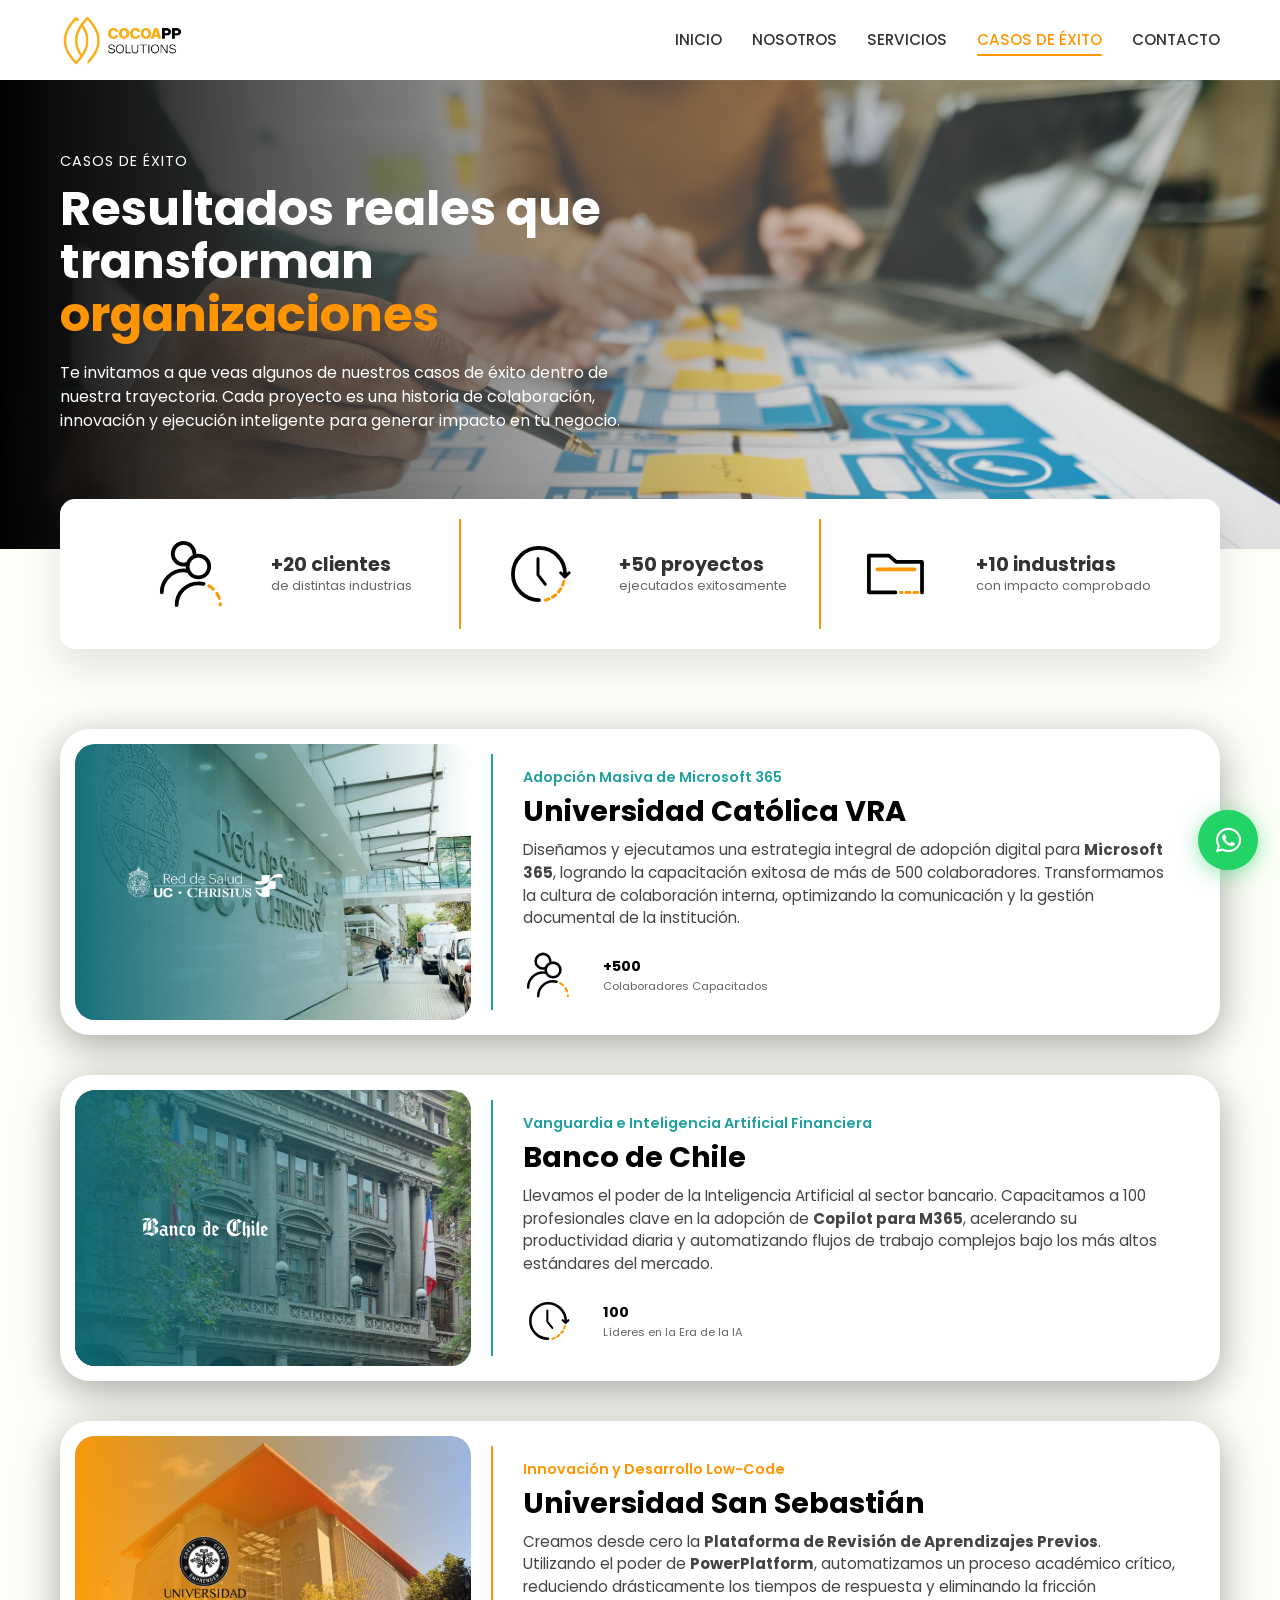
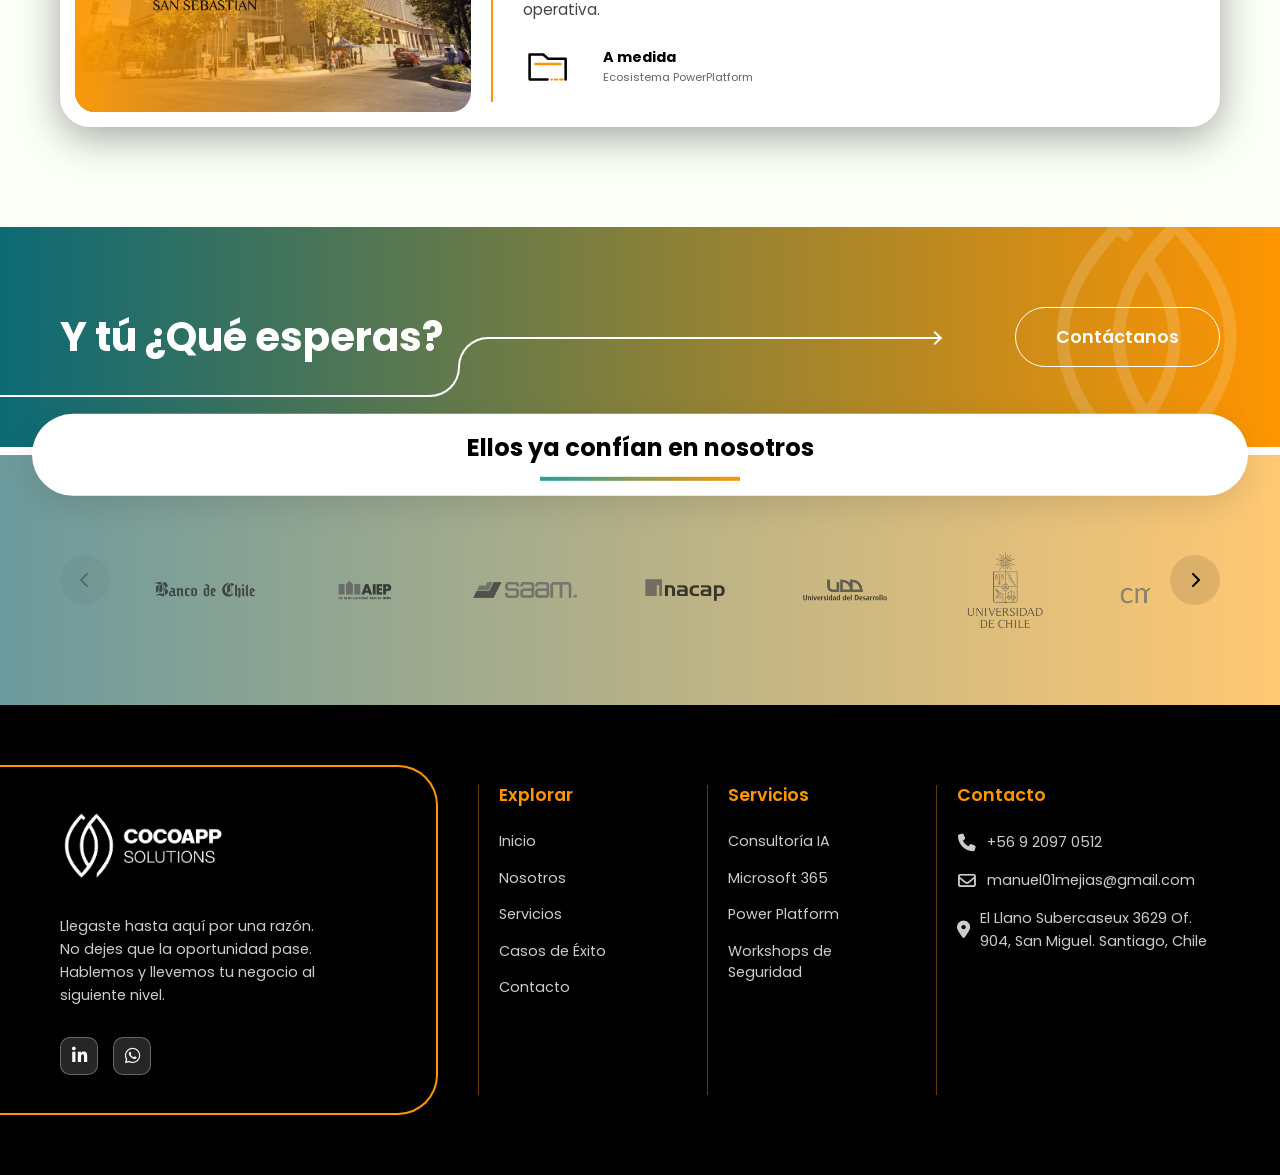
==== commit ace560fd: "modificaciones de correcciones enviadas" ====
--- a/casos-exito.html
+++ b/casos-exito.html
@@ -112,8 +112,8 @@
         <!-- Card 1 -->
         <div class="caso-card-new teal-overlay">
             <div class="caso-img-wrapper">
-                <img src="assets/images/caso_ucatolica_new.png" alt="Universidad Católica VRA" class="caso-img-bg">
-                <img src="assets/images/logo/LOGO COCOAPP-18.png" alt="Logo Cliente" class="caso-client-logo">
+                <img src="assets/images/bg_ucatolica.jpg" alt="Universidad Católica VRA" class="caso-img-bg">
+                <img src="assets/images/logo/logos png-10.png" alt="Logo Cliente" class="caso-client-logo">
             </div>
             <div class="caso-content-new">
                 <div>
@@ -121,7 +121,10 @@
                         <span class="caso-tag">Adopción Masiva de Microsoft 365</span>
                         <h3>Universidad Católica VRA</h3>
                     </div>
-                    <p class="caso-desc">Diseñamos y ejecutamos una estrategia integral de adopción digital para <strong>Microsoft 365</strong>, logrando la capacitación exitosa de más de 500 colaboradores. Transformamos la cultura de colaboración interna, optimizando la comunicación y la gestión documental de la institución.</p>
+                    <p class="caso-desc">Diseñamos y ejecutamos una estrategia integral de adopción digital para
+                        <strong>Microsoft 365</strong>, logrando la capacitación exitosa de más de 500 colaboradores.
+                        Transformamos la cultura de colaboración interna, optimizando la comunicación y la gestión
+                        documental de la institución.</p>
                 </div>
                 <div class="caso-mini-stats">
                     <div class="caso-mini-stat"><img src="assets/images/iconos_svg/pictogramas cocoapp-08-naranja.svg"
@@ -138,8 +141,8 @@
         <!-- Card 2 -->
         <div class="caso-card-new teal-overlay">
             <div class="caso-img-wrapper">
-                <img src="assets/images/caso_bancochile_new.png" alt="Banco de Chile" class="caso-img-bg">
-                <img src="assets/images/logo/LOGO COCOAPP-18.png" alt="Logo Cliente" class="caso-client-logo">
+                <img src="assets/images/bg_bancochile.jpg" alt="Banco de Chile" class="caso-img-bg">
+                <img src="assets/images/logo/logos png-01.png" alt="Logo Cliente" class="caso-client-logo">
             </div>
             <div class="caso-content-new">
                 <div>
@@ -147,7 +150,10 @@
                         <span class="caso-tag">Vanguardia e Inteligencia Artificial Financiera</span>
                         <h3>Banco de Chile</h3>
                     </div>
-                    <p class="caso-desc">Llevamos el poder de la Inteligencia Artificial al sector bancario. Capacitamos a 100 profesionales clave en la adopción de <strong>Copilot para M365</strong>, acelerando su productividad diaria y automatizando flujos de trabajo complejos bajo los más altos estándares del mercado.</p>
+                    <p class="caso-desc">Llevamos el poder de la Inteligencia Artificial al sector bancario. Capacitamos
+                        a 100 profesionales clave en la adopción de <strong>Copilot para M365</strong>, acelerando su
+                        productividad diaria y automatizando flujos de trabajo complejos bajo los más altos estándares
+                        del mercado.</p>
                 </div>
                 <div class="caso-mini-stats">
                     <div class="caso-mini-stat"><img src="assets/images/iconos_svg/pictogramas cocoapp-01.svg"
@@ -164,8 +170,8 @@
         <!-- Card 3 -->
         <div class="caso-card-new orange-overlay">
             <div class="caso-img-wrapper">
-                <img src="assets/images/caso_usansebastian_new.png" alt="Universidad San Sebastián" class="caso-img-bg">
-                <img src="assets/images/logo/LOGO COCOAPP-18.png" alt="Logo Cliente" class="caso-client-logo">
+                <img src="assets/images/bg_usansebastian.jpg" alt="Universidad San Sebastián" class="caso-img-bg">
+                <img src="assets/images/logo/logos png-14.png" alt="Logo Cliente" class="caso-client-logo" style="filter: none;">
             </div>
             <div class="caso-content-new">
                 <div>
@@ -173,7 +179,10 @@
                         <span class="caso-tag">Innovación y Desarrollo Low-Code</span>
                         <h3>Universidad San Sebastián</h3>
                     </div>
-                    <p class="caso-desc">Creamos desde cero la <strong>Plataforma de Revisión de Aprendizajes Previos</strong>. Utilizando el poder de <strong>PowerPlatform</strong>, automatizamos un proceso académico crítico, reduciendo drásticamente los tiempos de respuesta y eliminando la fricción operativa.</p>
+                    <p class="caso-desc">Creamos desde cero la <strong>Plataforma de Revisión de Aprendizajes
+                            Previos</strong>. Utilizando el poder de <strong>PowerPlatform</strong>, automatizamos un
+                        proceso académico crítico, reduciendo drásticamente los tiempos de respuesta y eliminando la
+                        fricción operativa.</p>
                 </div>
                 <div class="caso-mini-stats">
                     <div class="caso-mini-stat"><img src="assets/images/iconos_svg/pictogramas cocoapp-19.svg"
@@ -192,17 +201,23 @@
     <!-- CTA Section (Dark Top) -->
     <section class="casos-cta-section">
         <div class="container reveal" style="position: relative; z-index: 2;">
-            <div style="display: flex; justify-content: space-between; align-items: center; position: relative;">
-                <div class="cta-text" style="position: relative; padding-bottom: 20px;">
+            <!-- Sinuous Arrow extending from left screen edge -->
+            <div class="cta-line-container"
+                style="position: absolute; left: 0; right: 300px; bottom: -30px; width: auto; display: flex; height: 60px; z-index: 1;">
+                <div style="position: absolute; right: 100%; bottom: 0; width: 100vw; height: 2px; background: #fff;">
+                </div>
+                <div class="cta-line-bottom"
+                    style="position: relative; align-self: flex-end; width: 100%; max-width: 420px; left: auto; bottom: auto;">
+                </div>
+                <div class="cta-line-top"
+                    style="position: relative; align-self: flex-start; flex-grow: 1; margin-left: -2px; left: auto; right: auto; bottom: auto; width: auto;">
+                    <div class="cta-arrow-head"></div>
+                </div>
+            </div>
+            <div
+                style="display: flex; justify-content: space-between; align-items: center; position: relative; z-index: 2;">
+                <div class="cta-text" style="position: relative; padding-bottom: 0;">
                     <h2 style="font-size: 2.5rem; margin: 0; font-weight: 800;">Y tú ¿Qué esperas?</h2>
-                    <!-- Sinuous Arrow extending from left screen edge -->
-                    <div class="cta-line-container"
-                        style="left: -100vw; bottom: -20px; width: calc(100% + 100vw + 150px);">
-                        <div class="cta-line-bottom"></div>
-                        <div class="cta-line-top" style="right: 1.5px;">
-                            <div class="cta-arrow-head"></div>
-                        </div>
-                    </div>
                 </div>
                 <!-- Button & Watermark Container -->
                 <div style="position: relative;">
@@ -269,7 +284,7 @@
                     <p class="footer-text">Llegaste hasta aquí por una razón.<br>No dejes que la oportunidad
                         pase.<br>Hablemos y llevemos tu negocio al<br>siguiente nivel.</p>
                     <div class="social-icons">
-                        <a href="https://www.linkedin.com/company/cocoapp-solutions" class="social-icon linkedin"
+                        <a href="https://www.linkedin.com/company/coco-app-solutions" class="social-icon linkedin"
                             target="_blank" rel="noopener" title="LinkedIn CocoApp Solutions">
                             <i class="fa-brands fa-linkedin-in"></i>
                         </a>
@@ -303,9 +318,9 @@
                     <h3 class="footer-title">Contacto</h3>
                     <ul class="footer-contact">
                         <li><i class="fa-solid fa-phone"></i> +56 9 2097 0512</li>
-                        <li><i class="fa-regular fa-envelope"></i> contacto@cocoappsolutions.com</li>
-                        <li><i class="fa-solid fa-location-dot"></i> El Llano Subercaseux 3629 Of. 904, 
-San Miguel. Santiago, Chile</li>
+                        <li><i class="fa-regular fa-envelope"></i> manuel01mejias@gmail.com</li>
+                        <li><i class="fa-solid fa-location-dot"></i> El Llano Subercaseux 3629 Of. 904,
+                            San Miguel. Santiago, Chile</li>
                     </ul>
                 </div>
             </div>
@@ -325,4 +340,4 @@
     <script src="js/main.js"></script>
 </body>
 
-</html>+</html>
--- a/css/style.css
+++ b/css/style.css
@@ -303,8 +303,8 @@
 /* Arrow at the end of top line */
 .hero-border-arrow {
     position: absolute;
-    top: -11px;
-    left: 35%;
+    top: -8.5px;
+    left: calc(35% - 20px);
     width: 20px;
     height: 20px;
     border-top: 3px solid var(--primary-orange);
@@ -330,7 +330,7 @@
     bottom: 0;
     right: 0;
     width: 40px;
-    height: 50%;
+    height: calc(50% - 11px);
     border-bottom: 3px solid var(--primary-orange);
     border-right: 3px solid var(--primary-orange);
     border-radius: 0 0 40px 0;
@@ -340,7 +340,7 @@
 .hero-border-circle {
     position: absolute;
     bottom: calc(50% - 11px);
-    right: -11px;
+    right: -9.5px;
     width: 22px;
     height: 22px;
     border: 3px solid var(--primary-orange);
@@ -374,7 +374,7 @@
 
 .slide-right .hero-border-arrow {
     left: auto;
-    right: 35%;
+    right: calc(35% - 20px);
     border-right: none;
     border-left: 3px solid var(--primary-orange);
     transform: rotate(-45deg);
@@ -398,7 +398,7 @@
 
 .slide-right .hero-border-circle {
     right: auto;
-    left: -11px;
+    left: -9.5px;
 }
 
 .slide-right .btn-primary {
@@ -1030,9 +1030,6 @@
 .nosotros-hero .container {
     position: relative;
     z-index: 2;
-    max-width: 600px;
-    margin-left: 8%;
-    /* Pushed to the right */
 }
 
 .nosotros-hero .subtitle {
@@ -1056,7 +1053,7 @@
     color: #ffffff;
     font-size: 0.95rem;
     /* Reduced text size as requested */
-    max-width: 550px;
+    max-width: 600px;
     line-height: 1.6;
 }
 
@@ -1401,8 +1398,6 @@
     grid-template-columns: repeat(3, 1fr);
     justify-items: center;
     gap: 40px;
-    max-width: 1000px;
-    margin: 0 auto;
 }
 
 .equipo-member {
@@ -2149,18 +2144,17 @@
 
 /* Opciones de Contacto */
 .contacto-opciones {
-    padding: 0 0 80px 0;
+    padding: 1px 0 80px 0;
     background: transparent;
     /* Let wrapper gradient show through */
     position: relative;
     z-index: 5;
-    margin-top: -60px;
 }
 
 .contacto-pill-wrapper {
     width: 95%;
     max-width: 1200px;
-    margin: 0 auto;
+    margin: -54px auto 0;
     position: relative;
     display: flex;
     justify-content: flex-end;
@@ -2209,8 +2203,8 @@
     position: absolute;
     right: 100%;
     /* Start exactly from the left edge of pill-left (where chevron is) */
-    margin-right: -10px;
-    /* Overlap slightly with the chevron */
+    margin-right: -18px;
+    /* Overlap perfectly with the chevron tip */
     top: 50%;
     transform: translateY(-50%);
     width: 100vw;
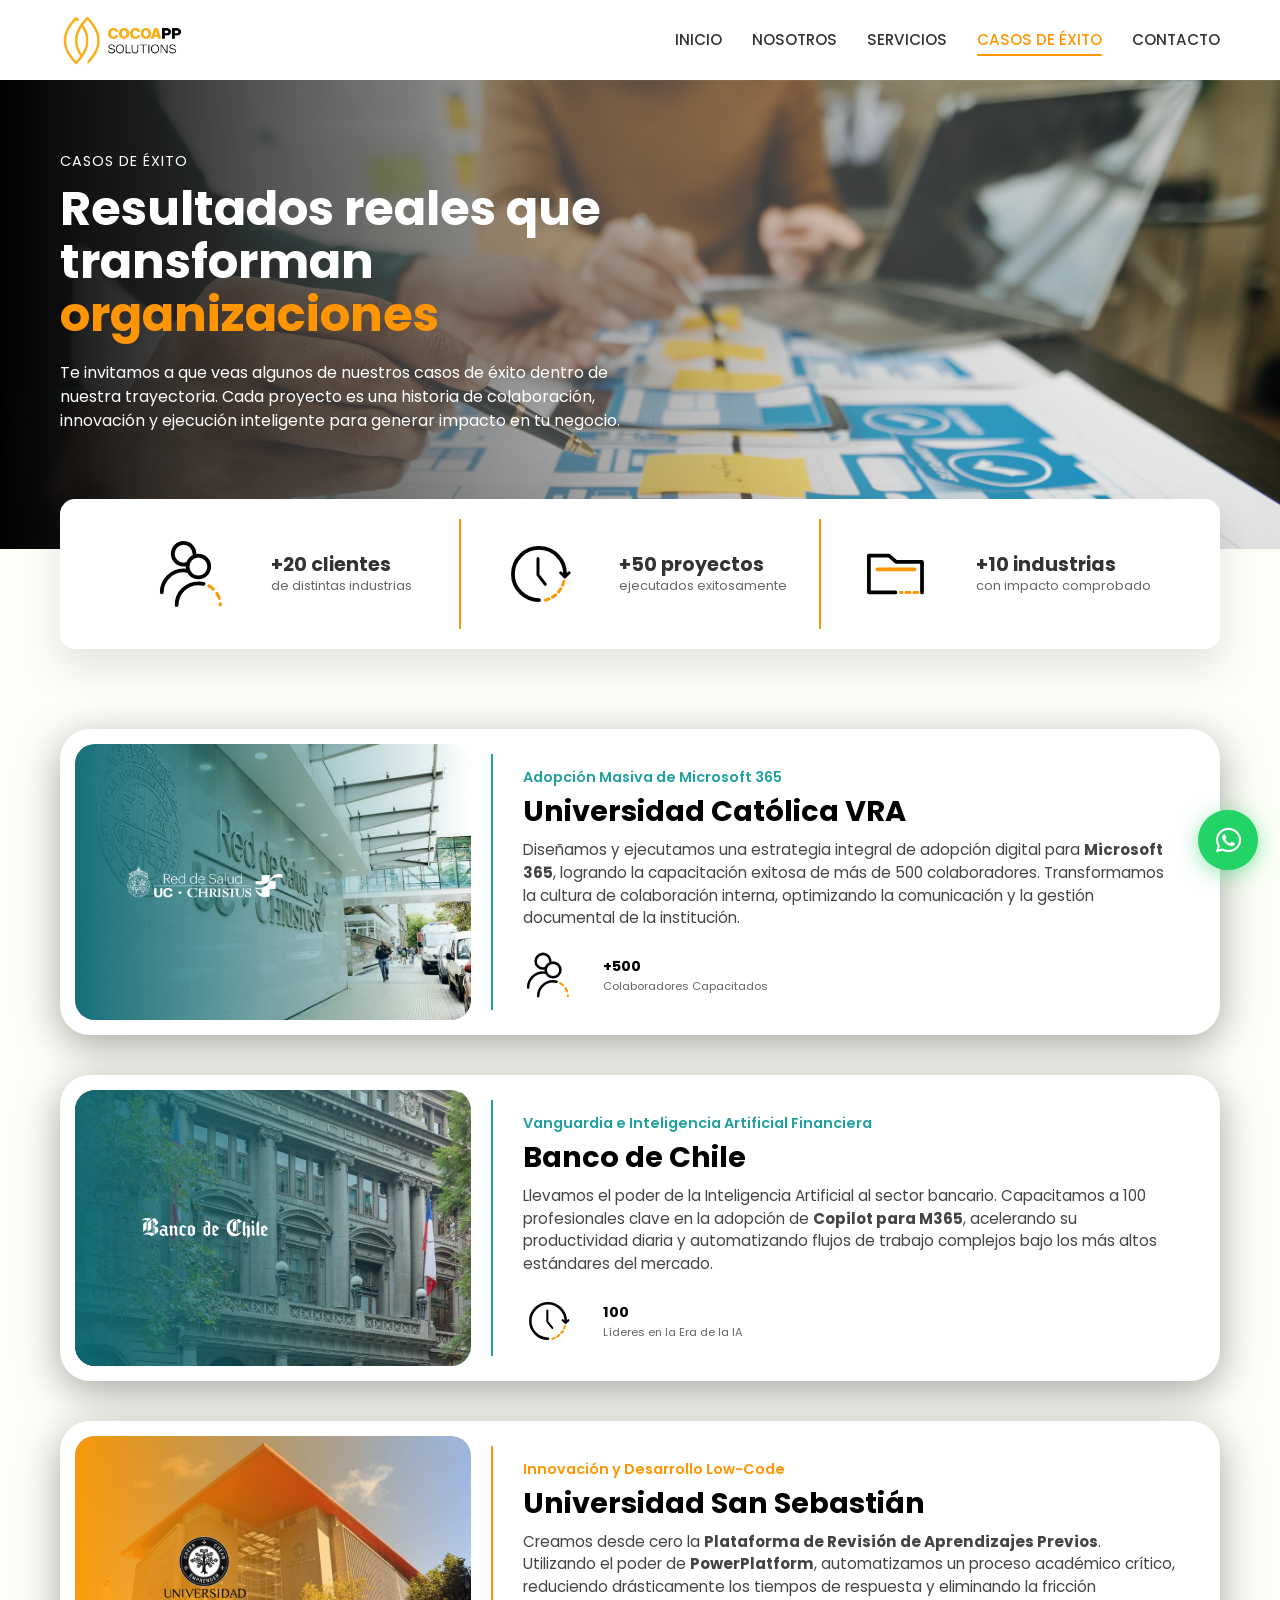
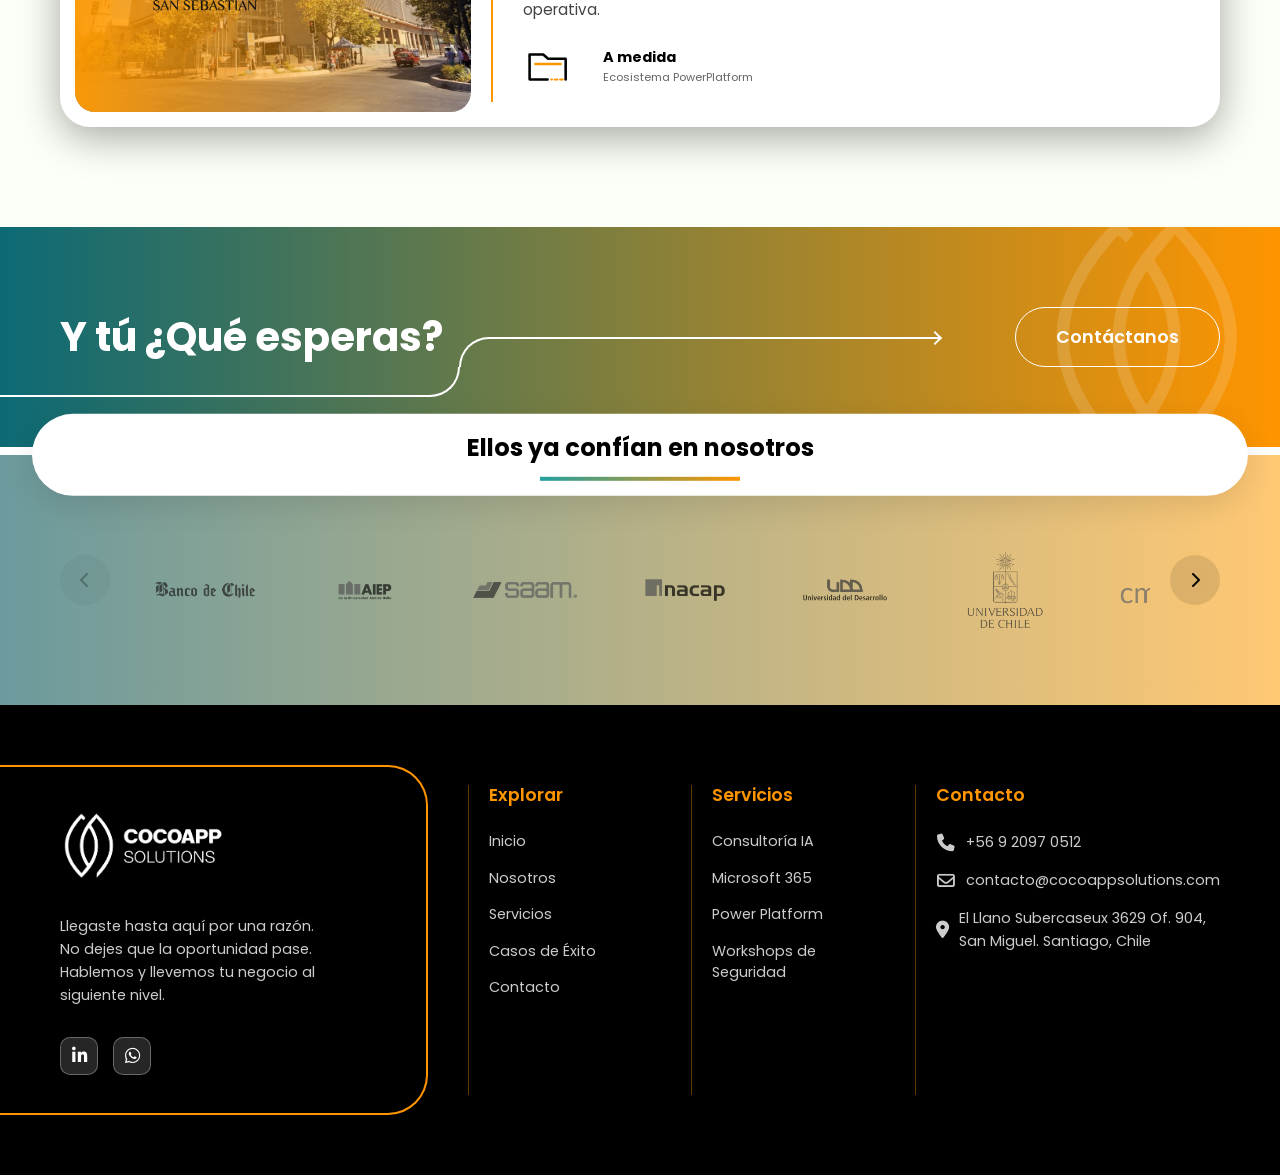
==== commit 8256ed18: "cambios del correo y linea del baner" ====
--- a/casos-exito.html
+++ b/casos-exito.html
@@ -124,7 +124,8 @@
                     <p class="caso-desc">Diseñamos y ejecutamos una estrategia integral de adopción digital para
                         <strong>Microsoft 365</strong>, logrando la capacitación exitosa de más de 500 colaboradores.
                         Transformamos la cultura de colaboración interna, optimizando la comunicación y la gestión
-                        documental de la institución.</p>
+                        documental de la institución.
+                    </p>
                 </div>
                 <div class="caso-mini-stats">
                     <div class="caso-mini-stat"><img src="assets/images/iconos_svg/pictogramas cocoapp-08-naranja.svg"
@@ -171,7 +172,8 @@
         <div class="caso-card-new orange-overlay">
             <div class="caso-img-wrapper">
                 <img src="assets/images/bg_usansebastian.jpg" alt="Universidad San Sebastián" class="caso-img-bg">
-                <img src="assets/images/logo/logos png-14.png" alt="Logo Cliente" class="caso-client-logo" style="filter: none;">
+                <img src="assets/images/logo/logos png-14.png" alt="Logo Cliente" class="caso-client-logo"
+                    style="filter: none;">
             </div>
             <div class="caso-content-new">
                 <div>
@@ -210,7 +212,7 @@
                     style="position: relative; align-self: flex-end; width: 100%; max-width: 420px; left: auto; bottom: auto;">
                 </div>
                 <div class="cta-line-top"
-                    style="position: relative; align-self: flex-start; flex-grow: 1; margin-left: -2px; left: auto; right: auto; bottom: auto; width: auto;">
+                    style="position: relative; align-self: flex-start; flex-grow: 1; margin-left: -1px; left: auto; right: auto; bottom: auto; width: auto;">
                     <div class="cta-arrow-head"></div>
                 </div>
             </div>
@@ -318,7 +320,7 @@
                     <h3 class="footer-title">Contacto</h3>
                     <ul class="footer-contact">
                         <li><i class="fa-solid fa-phone"></i> +56 9 2097 0512</li>
-                        <li><i class="fa-regular fa-envelope"></i> manuel01mejias@gmail.com</li>
+                        <li><i class="fa-regular fa-envelope"></i> contacto@cocoappsolutions.com</li>
                         <li><i class="fa-solid fa-location-dot"></i> El Llano Subercaseux 3629 Of. 904,
                             San Miguel. Santiago, Chile</li>
                     </ul>
@@ -340,4 +342,4 @@
     <script src="js/main.js"></script>
 </body>
 
-</html>
+</html>
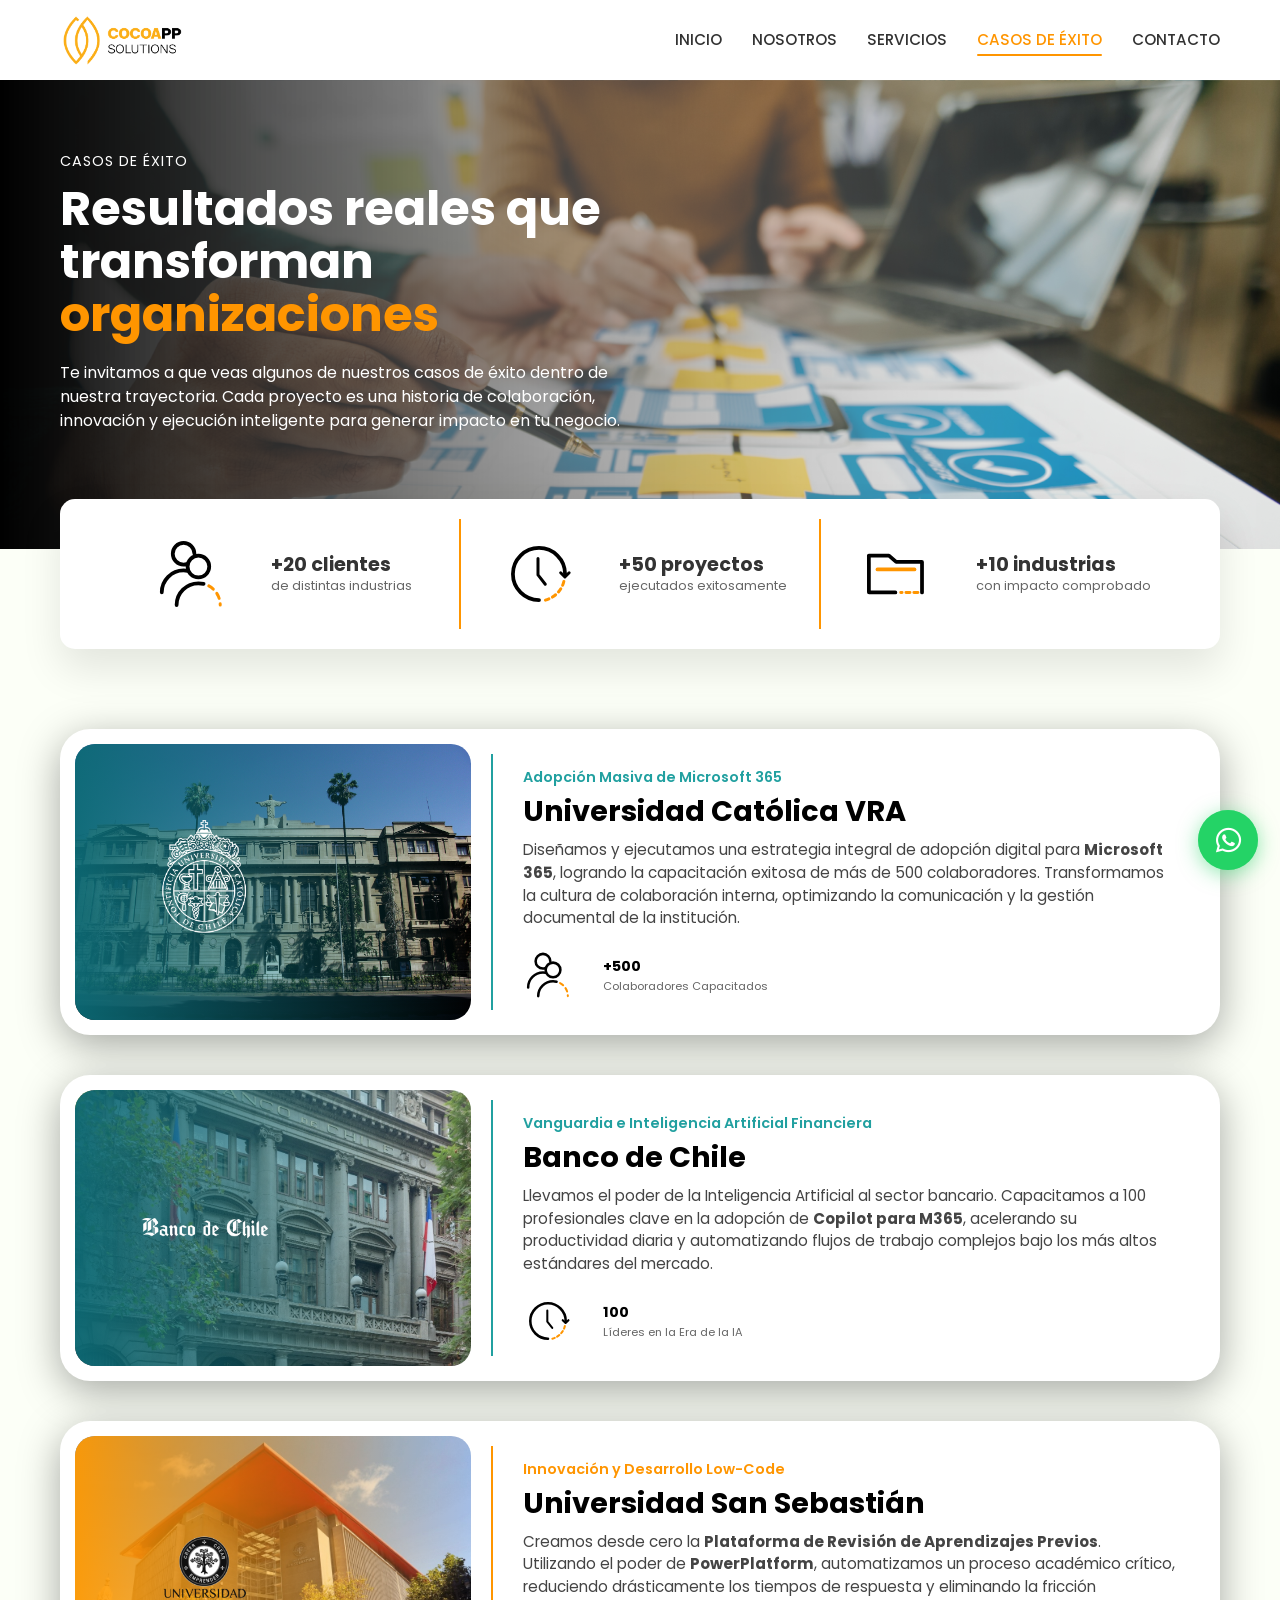
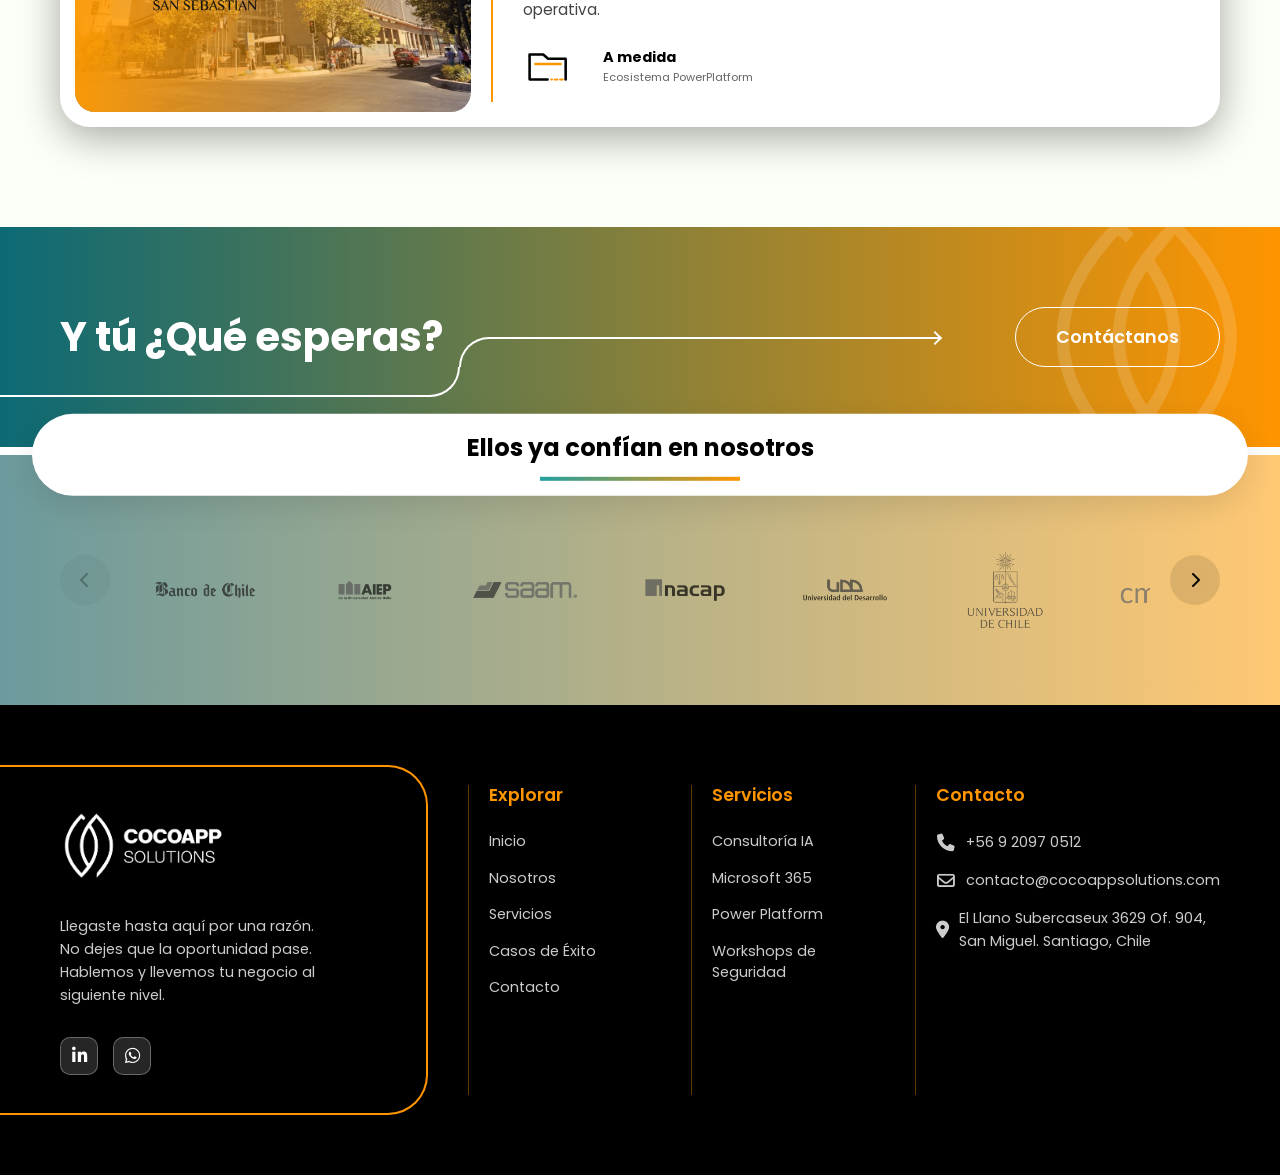
==== commit a1279378: "cambios de imagen en casos de exito" ====
--- a/casos-exito.html
+++ b/casos-exito.html
@@ -112,8 +112,8 @@
         <!-- Card 1 -->
         <div class="caso-card-new teal-overlay">
             <div class="caso-img-wrapper">
-                <img src="assets/images/bg_ucatolica.jpg" alt="Universidad Católica VRA" class="caso-img-bg">
-                <img src="assets/images/logo/logos png-10.png" alt="Logo Cliente" class="caso-client-logo">
+                <img src="assets/images/bg_ucatolica2.jpg" alt="Universidad Católica VRA" class="caso-img-bg">
+                <img src="assets/images/logo/logos png-20.png" alt="Logo Cliente" class="caso-client-logo">
             </div>
             <div class="caso-content-new">
                 <div>
